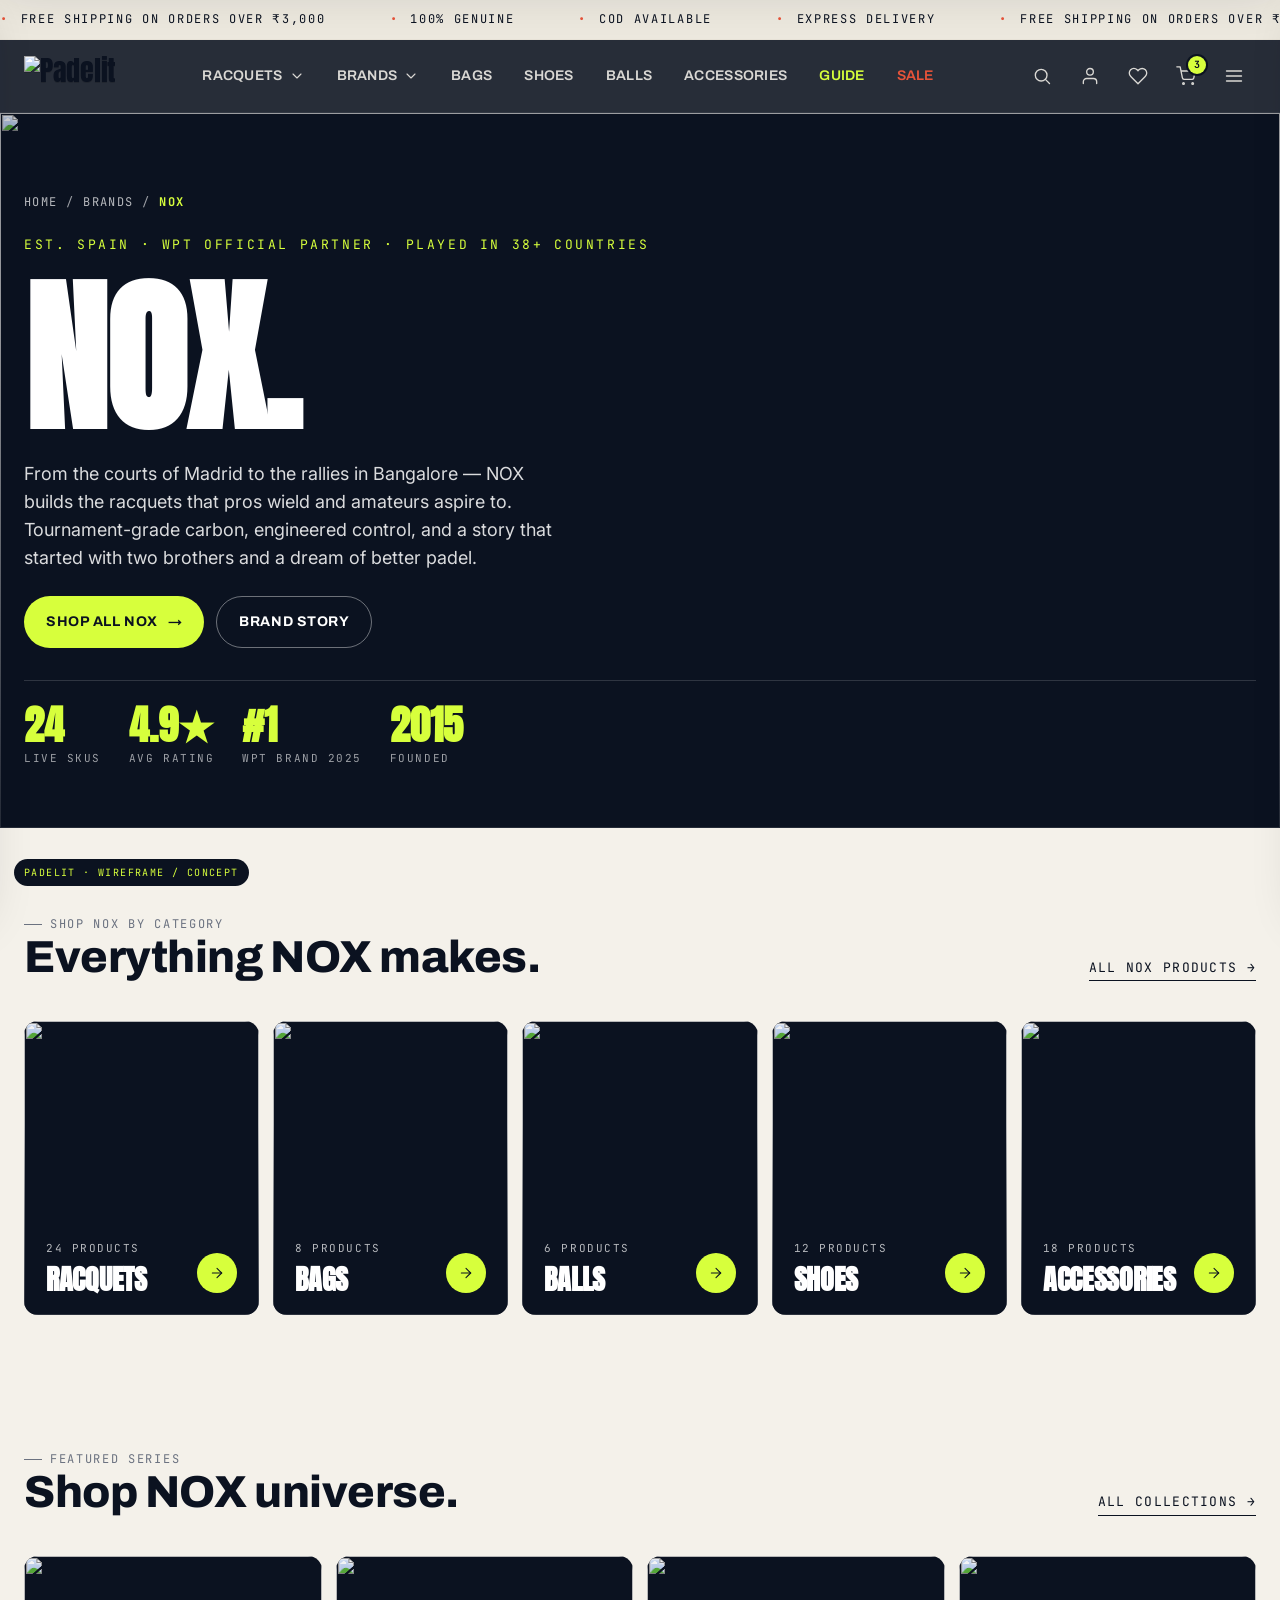
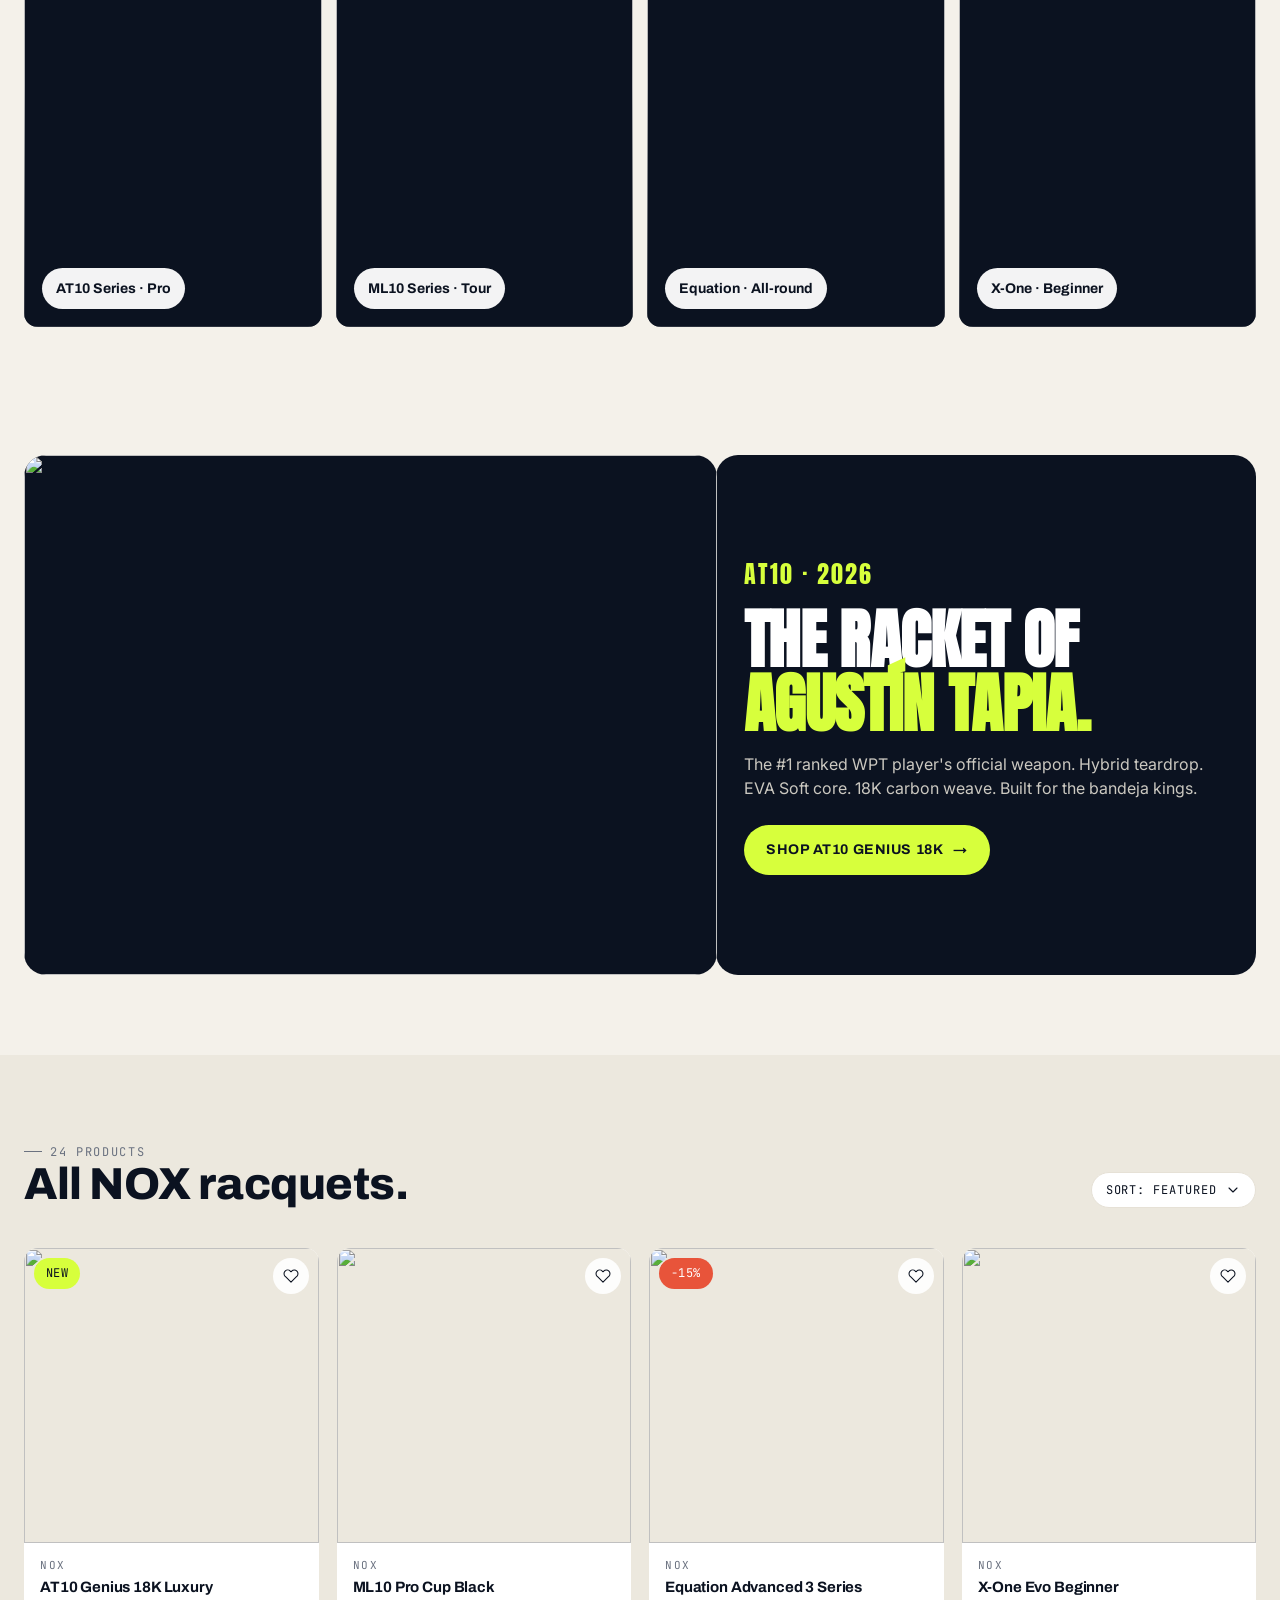
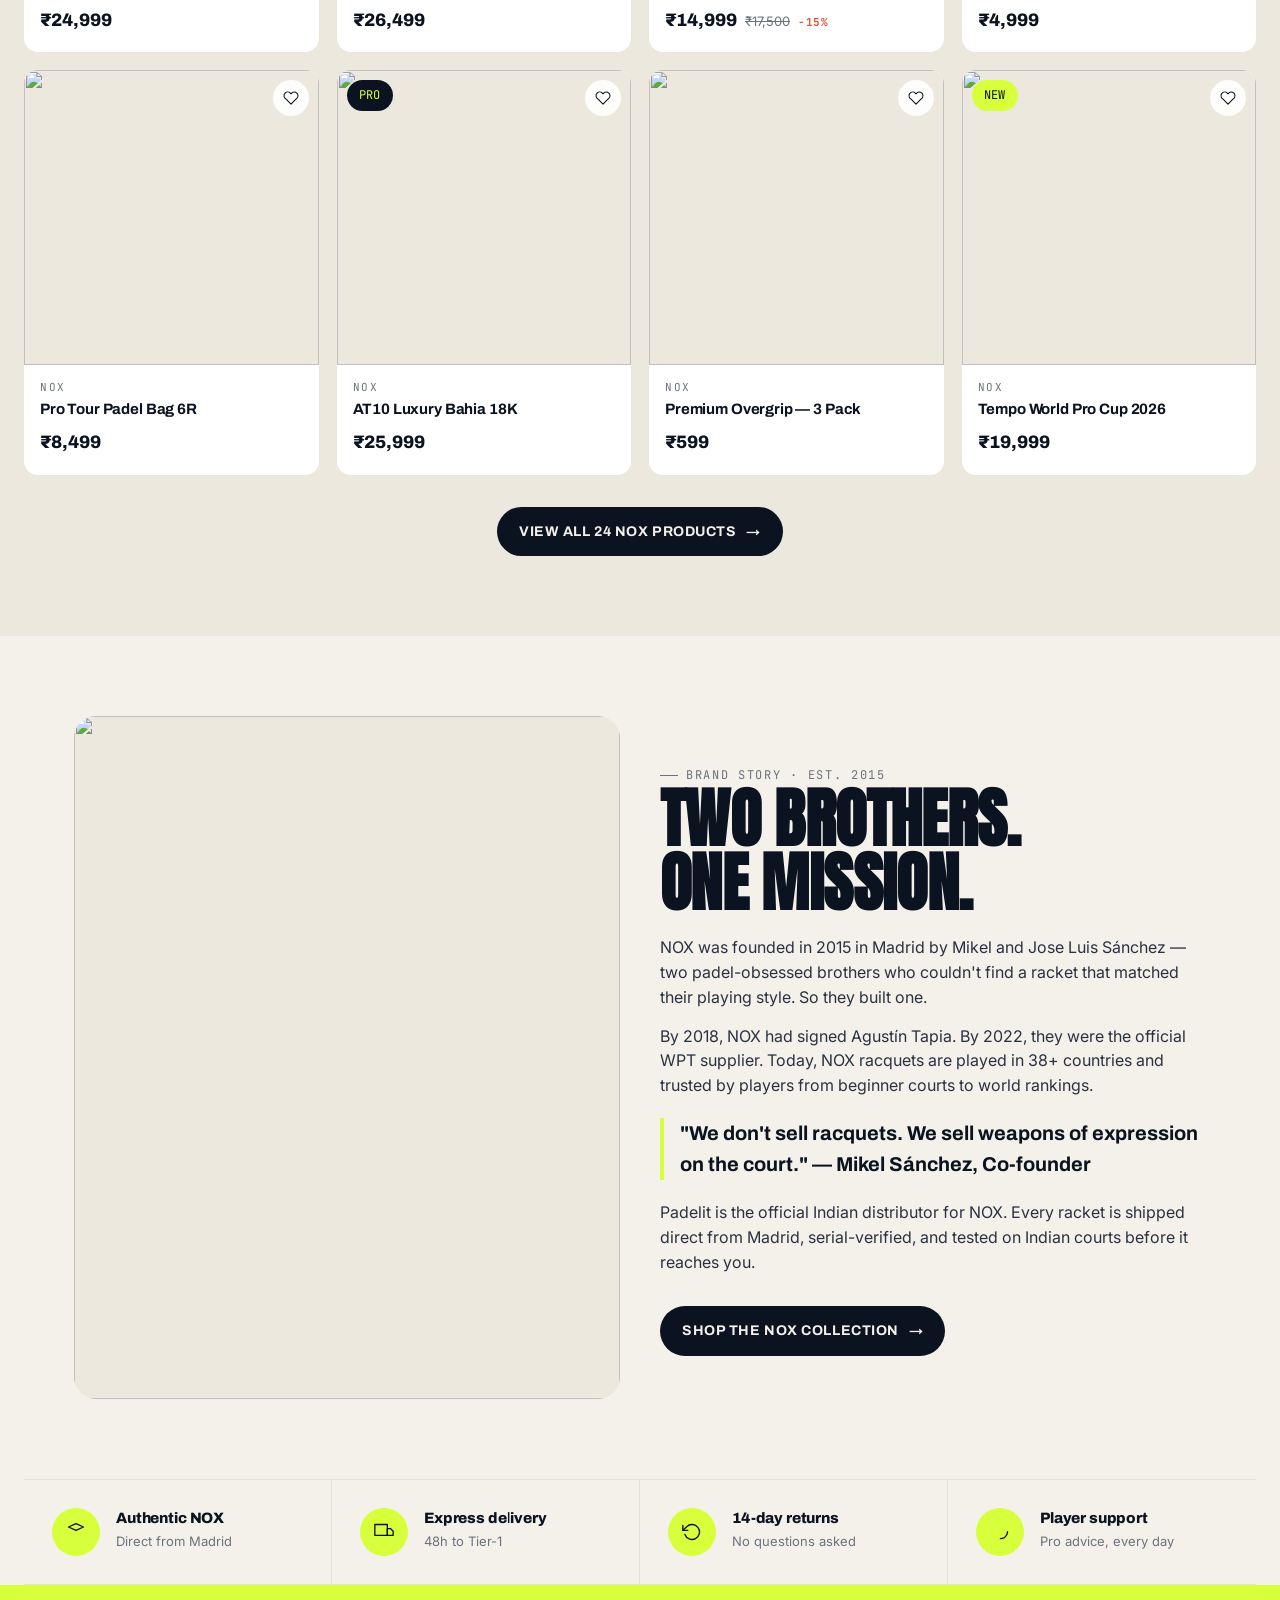
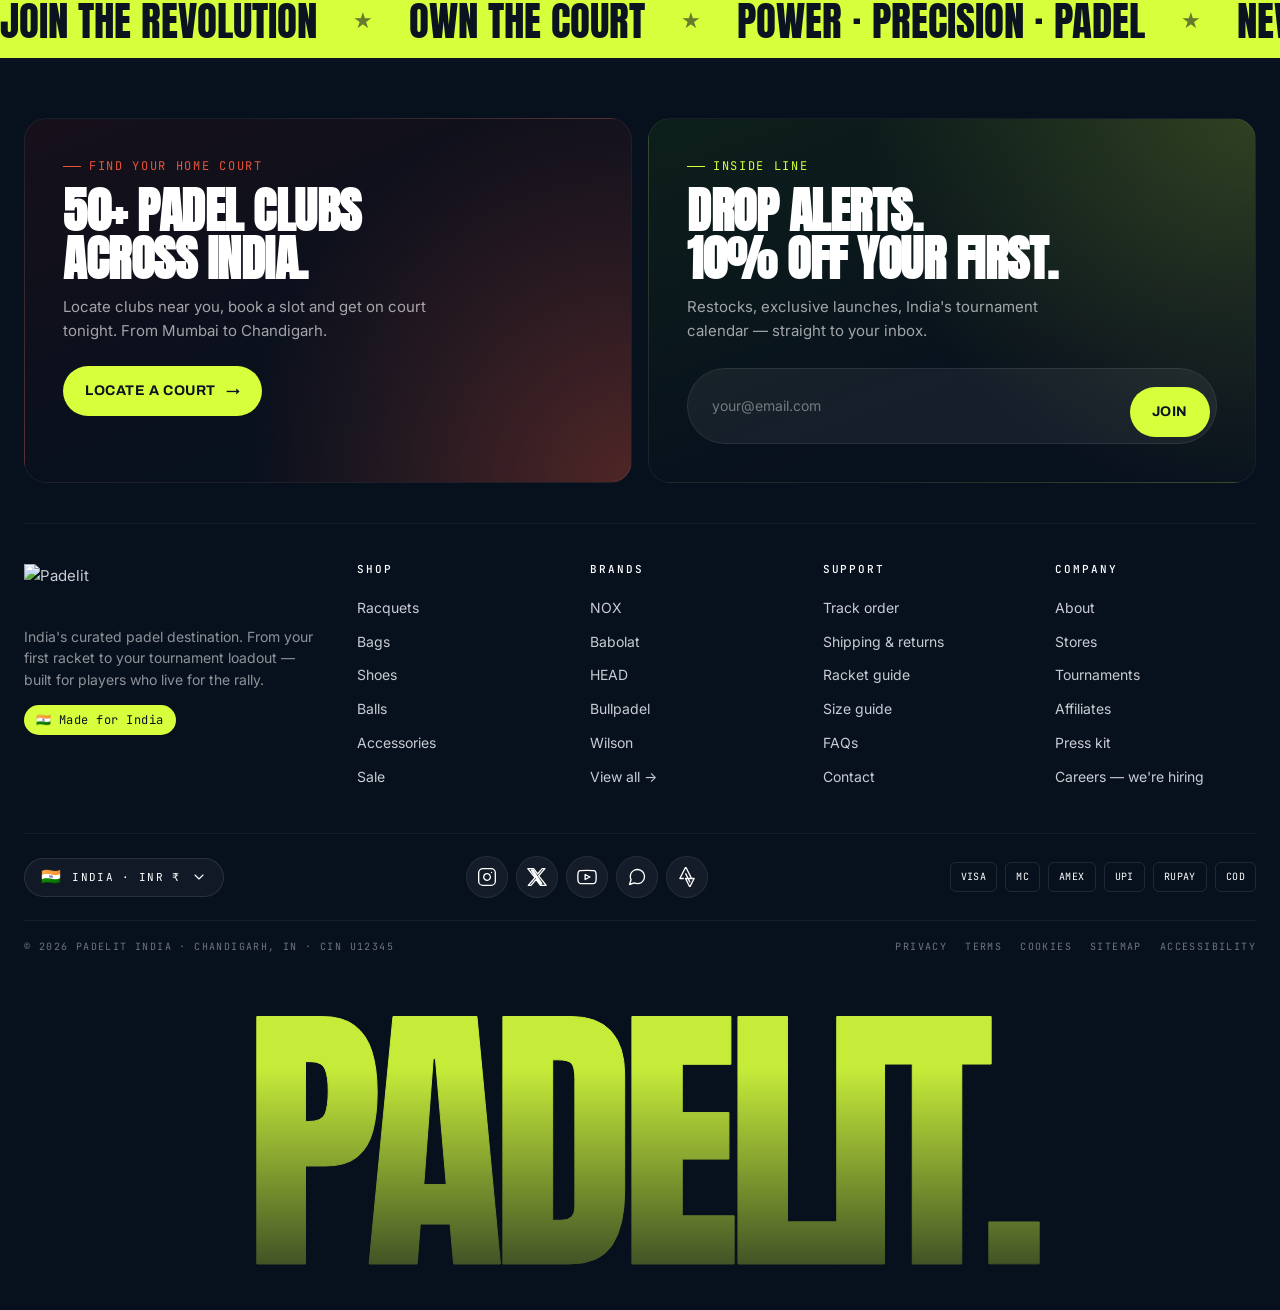
==== brand.html @ f553f37d "Initial wireframe — full Padelit redesign concept 6 pages (home, collection, PDP, brand, cart, racke" ====
<!doctype html>
<html lang="en">
<head>
<meta charset="utf-8" />
<meta name="viewport" content="width=device-width, initial-scale=1" />
<title>NOX — Spain's #1 Padel Brand · Padelit</title>
<link rel="preconnect" href="https://fonts.googleapis.com">
<link rel="preconnect" href="https://fonts.gstatic.com" crossorigin>
<link href="https://fonts.googleapis.com/css2?family=Anton&family=Archivo:wght@400;500;600;700;800;900&family=Inter:wght@400;500;600;700&family=JetBrains+Mono:wght@400;500;600&display=swap" rel="stylesheet">
<link rel="stylesheet" href="assets/css/style.css" />
</head>
<body>

<div class="announce">
  <div class="announce__track">
    <span>Free shipping on orders over ₹3,000</span><span>100% genuine</span><span>COD available</span><span>Express delivery</span>
    <span>Free shipping on orders over ₹3,000</span><span>100% genuine</span><span>COD available</span><span>Express delivery</span>
  </div>
</div>

<header class="header">
  <div class="container header__row">
    <button class="iconbtn header__hamburger only-mobile" data-open-drawer="mobileDrawer" aria-label="Menu"><svg class="ico" viewBox="0 0 24 24"><line x1="3" y1="6" x2="21" y2="6"/><line x1="3" y1="12" x2="21" y2="12"/><line x1="3" y1="18" x2="21" y2="18"/></svg></button>
    <a href="index.html" class="brand" aria-label="Padelit — Home"><img src="https://padelit.in/cdn/shop/files/padel_it-white.svg?v=1750846259&width=1100" alt="Padelit" class="brand-img" /></a>
    <nav class="nav">
      <div class="nav__item">
        <button class="nav__link">Racquets <svg class="ico ico-sm" viewBox="0 0 24 24"><polyline points="6 9 12 15 18 9"/></svg></button>
        <div class="mega">
          <div><h4>By Play Style</h4><ul><li><a href="collection.html">Control</a></li><li><a href="collection.html">Power</a></li><li><a href="collection.html">Hybrid</a></li></ul></div>
          <div><h4>By Level</h4><ul><li><a href="collection.html">Beginner</a></li><li><a href="collection.html">Intermediate</a></li><li><a href="collection.html">Advanced</a></li><li><a href="collection.html">Pro Tour</a></li></ul></div>
          <div><h4>By Shape</h4><ul><li><a href="collection.html">Round</a></li><li><a href="collection.html">Teardrop</a></li><li><a href="collection.html">Diamond</a></li></ul></div>
          <div class="mega__featured"><h4>Featured drop</h4><a href="product.html" class="mega__card"><img src="https://images.unsplash.com/photo-1554068865-24cecd4e34b8?auto=format&fit=crop&w=800&q=80" alt="" /><div class="mega__card__cap"><div><small>NOX</small><span>AT10 Genius</span></div><span class="mega__cta">SHOP →</span></div></a></div>
        </div>
      </div>
      <div class="nav__item">
        <button class="nav__link">Brands <svg class="ico ico-sm" viewBox="0 0 24 24"><polyline points="6 9 12 15 18 9"/></svg></button>
        <div class="mega">
          <div><h4>Premium</h4><ul><li><a href="brand.html">NOX</a></li><li><a href="brand.html">Babolat</a></li><li><a href="brand.html">HEAD</a></li><li><a href="brand.html">Bullpadel</a></li></ul></div>
          <div><h4>Performance</h4><ul><li><a href="brand.html">Wilson</a></li><li><a href="brand.html">Adidas</a></li><li><a href="brand.html">Asics</a></li><li><a href="brand.html">Black Crown</a></li></ul></div>
          <div><h4>Emerging</h4><ul><li><a href="brand.html">SUIX</a></li><li><a href="brand.html">Volt</a></li><li><a href="brand.html">View all →</a></li></ul></div>
          <div class="mega__featured"><h4>Spotlight</h4><a href="brand.html" class="mega__card"><img src="https://images.unsplash.com/photo-1599491727505-9ed4a7d3fc1d?auto=format&fit=crop&w=800&q=80" alt="" /><div class="mega__card__cap"><div><small>Featured</small><span>Bullpadel</span></div><span class="mega__cta">EXPLORE →</span></div></a></div>
        </div>
      </div>
      <div class="nav__item"><a class="nav__link" href="collection.html">Bags</a></div>
      <div class="nav__item"><a class="nav__link" href="collection.html">Shoes</a></div>
      <div class="nav__item"><a class="nav__link" href="collection.html">Balls</a></div>
      <div class="nav__item"><a class="nav__link" href="collection.html">Accessories</a></div>
      <div class="nav__item"><a class="nav__link" href="guide.html" style="color: var(--c-lime)">Guide</a></div>
      <div class="nav__item"><a class="nav__link" href="collection.html" style="color: var(--c-clay)">Sale</a></div>
    </nav>
    <div class="header__actions">
      <button class="iconbtn" data-open-drawer="searchDrawer"><svg class="ico" viewBox="0 0 24 24"><circle cx="11" cy="11" r="7"/><line x1="21" y1="21" x2="16.65" y2="16.65"/></svg></button>
      <a href="#" class="iconbtn hide-md"><svg class="ico" viewBox="0 0 24 24"><path d="M20 21v-2a4 4 0 0 0-4-4H8a4 4 0 0 0-4 4v2"/><circle cx="12" cy="7" r="4"/></svg></a>
      <a href="#" class="iconbtn hide-md"><svg class="ico" viewBox="0 0 24 24"><path d="M20.84 4.61a5.5 5.5 0 0 0-7.78 0L12 5.67l-1.06-1.06a5.5 5.5 0 0 0-7.78 7.78l1.06 1.06L12 21.23l7.78-7.78 1.06-1.06a5.5 5.5 0 0 0 0-7.78z"/></svg></a>
      <button class="iconbtn" data-open-drawer="cartDrawer"><svg class="ico" viewBox="0 0 24 24"><circle cx="9" cy="21" r="1"/><circle cx="20" cy="21" r="1"/><path d="M1 1h4l2.68 13.39a2 2 0 0 0 2 1.61h9.72a2 2 0 0 0 2-1.61L23 6H6"/></svg><span class="iconbtn__count">3</span></button>
      <button class="iconbtn only-mobile" data-open-drawer="mobileDrawer"><svg class="ico" viewBox="0 0 24 24"><line x1="3" y1="6" x2="21" y2="6"/><line x1="3" y1="12" x2="21" y2="12"/><line x1="3" y1="18" x2="21" y2="18"/></svg></button>
    </div>
  </div>
</header>

<!-- BRAND HERO -->
<section class="brand-hero">
  <div class="brand-hero__img"><img src="https://images.unsplash.com/photo-1517438476312-10d79c077509?auto=format&fit=crop&w=2000&q=80" alt="" /></div>
  <div class="container">
    <div class="crumbs" style="color: rgba(255,255,255,.6); margin-bottom: 24px;"><a href="index.html" style="color: rgba(255,255,255,.7)">Home</a> / <a href="brand.html" style="color: rgba(255,255,255,.7)">Brands</a> / <b style="color:var(--c-lime)">NOX</b></div>
    <div class="brand-hero__sub">Est. Spain · WPT Official Partner · Played in 38+ countries</div>
    <h1 class="brand-hero__logo">NOX.</h1>
    <p class="brand-hero__copy">From the courts of Madrid to the rallies in Bangalore — NOX builds the racquets that pros wield and amateurs aspire to. Tournament-grade carbon, engineered control, and a story that started with two brothers and a dream of better padel.</p>
    <div class="brand-hero__ctas">
      <a href="collection.html" class="btn btn--primary">Shop all NOX <span class="arrow">→</span></a>
      <a href="#story" class="btn btn--ghost-light">Brand Story</a>
    </div>
    <div class="brand-hero__stats">
      <div class="stat"><strong>24</strong><span>Live SKUs</span></div>
      <div class="stat"><strong>4.9★</strong><span>Avg rating</span></div>
      <div class="stat"><strong>#1</strong><span>WPT Brand 2025</span></div>
      <div class="stat"><strong>2015</strong><span>Founded</span></div>
    </div>
  </div>
</section>

<!-- SHOP BY CATEGORY (within brand) -->
<section class="section">
  <div class="container">
    <div class="section-head">
      <div>
        <span class="eyebrow">Shop NOX by category</span>
        <h2>Everything NOX makes.</h2>
      </div>
      <a href="collection.html" class="link">All NOX products →</a>
    </div>
    <div class="brand-cats brand-cats--5">
      <a href="collection.html" class="brand-cat">
        <img src="https://images.unsplash.com/photo-1554068865-24cecd4e34b8?auto=format&fit=crop&w=600&q=80" alt="" />
        <div class="brand-cat__cap">
          <div><small>24 products</small><h3>Racquets</h3></div>
          <span class="arrowcircle"><svg class="ico ico-sm" viewBox="0 0 24 24"><line x1="5" y1="12" x2="19" y2="12"/><polyline points="12 5 19 12 12 19"/></svg></span>
        </div>
      </a>
      <a href="collection.html" class="brand-cat">
        <img src="https://images.unsplash.com/photo-1547949003-9792a18a2601?auto=format&fit=crop&w=600&q=80" alt="" />
        <div class="brand-cat__cap">
          <div><small>8 products</small><h3>Bags</h3></div>
          <span class="arrowcircle"><svg class="ico ico-sm" viewBox="0 0 24 24"><line x1="5" y1="12" x2="19" y2="12"/><polyline points="12 5 19 12 12 19"/></svg></span>
        </div>
      </a>
      <a href="collection.html" class="brand-cat">
        <img src="https://images.unsplash.com/photo-1599586120429-48281b6f0ece?auto=format&fit=crop&w=600&q=80" alt="" />
        <div class="brand-cat__cap">
          <div><small>6 products</small><h3>Balls</h3></div>
          <span class="arrowcircle"><svg class="ico ico-sm" viewBox="0 0 24 24"><line x1="5" y1="12" x2="19" y2="12"/><polyline points="12 5 19 12 12 19"/></svg></span>
        </div>
      </a>
      <a href="collection.html" class="brand-cat">
        <img src="https://images.unsplash.com/photo-1542291026-7eec264c27ff?auto=format&fit=crop&w=600&q=80" alt="" />
        <div class="brand-cat__cap">
          <div><small>12 products</small><h3>Shoes</h3></div>
          <span class="arrowcircle"><svg class="ico ico-sm" viewBox="0 0 24 24"><line x1="5" y1="12" x2="19" y2="12"/><polyline points="12 5 19 12 12 19"/></svg></span>
        </div>
      </a>
      <a href="collection.html" class="brand-cat">
        <img src="https://images.unsplash.com/photo-1551958219-acbc608c6377?auto=format&fit=crop&w=600&q=80" alt="" />
        <div class="brand-cat__cap">
          <div><small>18 products</small><h3>Accessories</h3></div>
          <span class="arrowcircle"><svg class="ico ico-sm" viewBox="0 0 24 24"><line x1="5" y1="12" x2="19" y2="12"/><polyline points="12 5 19 12 12 19"/></svg></span>
        </div>
      </a>
    </div>
  </div>
</section>

<!-- FEATURED SERIES (sub-collections within brand) -->
<section class="section section--tight">
  <div class="container">
    <div class="section-head">
      <div>
        <span class="eyebrow">Featured series</span>
        <h2>Shop NOX universe.</h2>
      </div>
      <a href="collection.html" class="link">All collections →</a>
    </div>
    <div class="brand-cats">
      <a href="collection.html" class="brand-cat"><img src="https://images.unsplash.com/photo-1554068865-24cecd4e34b8?auto=format&fit=crop&w=600&q=80" alt="" /><span>AT10 Series · Pro</span></a>
      <a href="collection.html" class="brand-cat"><img src="https://images.unsplash.com/photo-1599491727505-9ed4a7d3fc1d?auto=format&fit=crop&w=600&q=80" alt="" /><span>ML10 Series · Tour</span></a>
      <a href="collection.html" class="brand-cat"><img src="https://images.unsplash.com/photo-1626224583764-f87db24ac4ea?auto=format&fit=crop&w=600&q=80" alt="" /><span>Equation · All-round</span></a>
      <a href="collection.html" class="brand-cat"><img src="https://images.unsplash.com/photo-1612872087720-bb876e2e67d1?auto=format&fit=crop&w=600&q=80" alt="" /><span>X-One · Beginner</span></a>
    </div>
  </div>
</section>

<!-- BRAND SPOTLIGHT -->
<section class="section">
  <div class="container">
    <div class="spotlight">
      <div class="spotlight__media">
        <img src="https://images.unsplash.com/photo-1571019613454-1cb2f99b2d8b?auto=format&fit=crop&w=1200&q=80" alt="" />
      </div>
      <div class="spotlight__copy">
        <span class="spotlight__brand">AT10 · 2026</span>
        <h2>The racket of<br/><em>Agustín Tapia.</em></h2>
        <p>The #1 ranked WPT player's official weapon. Hybrid teardrop. EVA Soft core. 18K carbon weave. Built for the bandeja kings.</p>
        <div class="row">
          <a href="product.html" class="btn btn--primary">Shop AT10 Genius 18K <span class="arrow">→</span></a>
        </div>
      </div>
    </div>
  </div>
</section>

<!-- ALL PRODUCTS FROM BRAND -->
<section class="section section--bone-2">
  <div class="container">
    <div class="section-head">
      <div>
        <span class="eyebrow">24 products</span>
        <h2>All NOX racquets.</h2>
      </div>
      <div style="display: flex; gap: 10px; align-items: center;">
        <button class="sort">Sort: Featured <svg class="ico ico-sm" viewBox="0 0 24 24"><polyline points="6 9 12 15 18 9"/></svg></button>
      </div>
    </div>
    <div class="product-rail">
      <a href="product.html" class="pcard">
        <div class="pcard__media">
          <img src="https://images.unsplash.com/photo-1554068865-24cecd4e34b8?auto=format&fit=crop&w=600&q=80" alt="" />
          <img src="https://images.unsplash.com/photo-1626224583764-f87db24ac4ea?auto=format&fit=crop&w=600&q=80" alt="" />
          <div class="pcard__badges"><span class="pill pill--lime">NEW</span></div>
          <button class="pcard__wish"><svg class="ico ico-sm" viewBox="0 0 24 24"><path d="M20.84 4.61a5.5 5.5 0 0 0-7.78 0L12 5.67l-1.06-1.06a5.5 5.5 0 0 0-7.78 7.78l1.06 1.06L12 21.23l7.78-7.78 1.06-1.06a5.5 5.5 0 0 0 0-7.78z"/></svg></button>
          <div class="pcard__quick"><button class="btn btn--dark">QUICK ADD</button></div>
        </div>
        <div class="pcard__body">
          <span class="pcard__brand">NOX</span>
          <h3 class="pcard__title">AT10 Genius 18K Luxury</h3>
          <div class="pcard__price"><span class="now">₹24,999</span></div>
        </div>
      </a>
      <a href="product.html" class="pcard">
        <div class="pcard__media">
          <img src="https://images.unsplash.com/photo-1626224583764-f87db24ac4ea?auto=format&fit=crop&w=600&q=80" alt="" />
          <img src="https://images.unsplash.com/photo-1599491727505-9ed4a7d3fc1d?auto=format&fit=crop&w=600&q=80" alt="" />
          <button class="pcard__wish"><svg class="ico ico-sm" viewBox="0 0 24 24"><path d="M20.84 4.61a5.5 5.5 0 0 0-7.78 0L12 5.67l-1.06-1.06a5.5 5.5 0 0 0-7.78 7.78l1.06 1.06L12 21.23l7.78-7.78 1.06-1.06a5.5 5.5 0 0 0 0-7.78z"/></svg></button>
          <div class="pcard__quick"><button class="btn btn--dark">QUICK ADD</button></div>
        </div>
        <div class="pcard__body">
          <span class="pcard__brand">NOX</span>
          <h3 class="pcard__title">ML10 Pro Cup Black</h3>
          <div class="pcard__price"><span class="now">₹26,499</span></div>
        </div>
      </a>
      <a href="product.html" class="pcard">
        <div class="pcard__media">
          <img src="https://images.unsplash.com/photo-1599491727505-9ed4a7d3fc1d?auto=format&fit=crop&w=600&q=80" alt="" />
          <img src="https://images.unsplash.com/photo-1554068865-24cecd4e34b8?auto=format&fit=crop&w=600&q=80" alt="" />
          <div class="pcard__badges"><span class="pill pill--clay">-15%</span></div>
          <button class="pcard__wish"><svg class="ico ico-sm" viewBox="0 0 24 24"><path d="M20.84 4.61a5.5 5.5 0 0 0-7.78 0L12 5.67l-1.06-1.06a5.5 5.5 0 0 0-7.78 7.78l1.06 1.06L12 21.23l7.78-7.78 1.06-1.06a5.5 5.5 0 0 0 0-7.78z"/></svg></button>
          <div class="pcard__quick"><button class="btn btn--dark">QUICK ADD</button></div>
        </div>
        <div class="pcard__body">
          <span class="pcard__brand">NOX</span>
          <h3 class="pcard__title">Equation Advanced 3 Series</h3>
          <div class="pcard__price"><span class="now">₹14,999</span><span class="was">₹17,500</span><span class="off">-15%</span></div>
        </div>
      </a>
      <a href="product.html" class="pcard">
        <div class="pcard__media">
          <img src="https://images.unsplash.com/photo-1612872087720-bb876e2e67d1?auto=format&fit=crop&w=600&q=80" alt="" />
          <img src="https://images.unsplash.com/photo-1554068865-24cecd4e34b8?auto=format&fit=crop&w=600&q=80" alt="" />
          <button class="pcard__wish"><svg class="ico ico-sm" viewBox="0 0 24 24"><path d="M20.84 4.61a5.5 5.5 0 0 0-7.78 0L12 5.67l-1.06-1.06a5.5 5.5 0 0 0-7.78 7.78l1.06 1.06L12 21.23l7.78-7.78 1.06-1.06a5.5 5.5 0 0 0 0-7.78z"/></svg></button>
          <div class="pcard__quick"><button class="btn btn--dark">QUICK ADD</button></div>
        </div>
        <div class="pcard__body">
          <span class="pcard__brand">NOX</span>
          <h3 class="pcard__title">X-One Evo Beginner</h3>
          <div class="pcard__price"><span class="now">₹4,999</span></div>
        </div>
      </a>
      <a href="product.html" class="pcard">
        <div class="pcard__media">
          <img src="https://images.unsplash.com/photo-1547949003-9792a18a2601?auto=format&fit=crop&w=600&q=80" alt="" />
          <img src="https://images.unsplash.com/photo-1553062407-98eeb64c6a62?auto=format&fit=crop&w=600&q=80" alt="" />
          <button class="pcard__wish"><svg class="ico ico-sm" viewBox="0 0 24 24"><path d="M20.84 4.61a5.5 5.5 0 0 0-7.78 0L12 5.67l-1.06-1.06a5.5 5.5 0 0 0-7.78 7.78l1.06 1.06L12 21.23l7.78-7.78 1.06-1.06a5.5 5.5 0 0 0 0-7.78z"/></svg></button>
          <div class="pcard__quick"><button class="btn btn--dark">QUICK ADD</button></div>
        </div>
        <div class="pcard__body">
          <span class="pcard__brand">NOX</span>
          <h3 class="pcard__title">Pro Tour Padel Bag 6R</h3>
          <div class="pcard__price"><span class="now">₹8,499</span></div>
        </div>
      </a>
      <a href="product.html" class="pcard">
        <div class="pcard__media">
          <img src="https://images.unsplash.com/photo-1554068865-24cecd4e34b8?auto=format&fit=crop&w=600&q=80" alt="" />
          <img src="https://images.unsplash.com/photo-1599491727505-9ed4a7d3fc1d?auto=format&fit=crop&w=600&q=80" alt="" />
          <div class="pcard__badges"><span class="pill pill--dark">PRO</span></div>
          <button class="pcard__wish"><svg class="ico ico-sm" viewBox="0 0 24 24"><path d="M20.84 4.61a5.5 5.5 0 0 0-7.78 0L12 5.67l-1.06-1.06a5.5 5.5 0 0 0-7.78 7.78l1.06 1.06L12 21.23l7.78-7.78 1.06-1.06a5.5 5.5 0 0 0 0-7.78z"/></svg></button>
          <div class="pcard__quick"><button class="btn btn--dark">QUICK ADD</button></div>
        </div>
        <div class="pcard__body">
          <span class="pcard__brand">NOX</span>
          <h3 class="pcard__title">AT10 Luxury Bahia 18K</h3>
          <div class="pcard__price"><span class="now">₹25,999</span></div>
        </div>
      </a>
      <a href="product.html" class="pcard">
        <div class="pcard__media">
          <img src="https://images.unsplash.com/photo-1551958219-acbc608c6377?auto=format&fit=crop&w=600&q=80" alt="" />
          <img src="https://images.unsplash.com/photo-1554068865-24cecd4e34b8?auto=format&fit=crop&w=600&q=80" alt="" />
          <button class="pcard__wish"><svg class="ico ico-sm" viewBox="0 0 24 24"><path d="M20.84 4.61a5.5 5.5 0 0 0-7.78 0L12 5.67l-1.06-1.06a5.5 5.5 0 0 0-7.78 7.78l1.06 1.06L12 21.23l7.78-7.78 1.06-1.06a5.5 5.5 0 0 0 0-7.78z"/></svg></button>
          <div class="pcard__quick"><button class="btn btn--dark">QUICK ADD</button></div>
        </div>
        <div class="pcard__body">
          <span class="pcard__brand">NOX</span>
          <h3 class="pcard__title">Premium Overgrip — 3 Pack</h3>
          <div class="pcard__price"><span class="now">₹599</span></div>
        </div>
      </a>
      <a href="product.html" class="pcard">
        <div class="pcard__media">
          <img src="https://images.unsplash.com/photo-1626224583764-f87db24ac4ea?auto=format&fit=crop&w=600&q=80" alt="" />
          <img src="https://images.unsplash.com/photo-1554068865-24cecd4e34b8?auto=format&fit=crop&w=600&q=80" alt="" />
          <div class="pcard__badges"><span class="pill pill--lime">NEW</span></div>
          <button class="pcard__wish"><svg class="ico ico-sm" viewBox="0 0 24 24"><path d="M20.84 4.61a5.5 5.5 0 0 0-7.78 0L12 5.67l-1.06-1.06a5.5 5.5 0 0 0-7.78 7.78l1.06 1.06L12 21.23l7.78-7.78 1.06-1.06a5.5 5.5 0 0 0 0-7.78z"/></svg></button>
          <div class="pcard__quick"><button class="btn btn--dark">QUICK ADD</button></div>
        </div>
        <div class="pcard__body">
          <span class="pcard__brand">NOX</span>
          <h3 class="pcard__title">Tempo World Pro Cup 2026</h3>
          <div class="pcard__price"><span class="now">₹19,999</span></div>
        </div>
      </a>
    </div>

    <div style="text-align:center; margin-top: 32px;">
      <a href="collection.html" class="btn btn--dark">View all 24 NOX products <span class="arrow">→</span></a>
    </div>
  </div>
</section>

<!-- BRAND STORY -->
<section class="section" id="story">
  <div class="container container--tight">
    <div class="brand-story">
      <div class="brand-story__img">
        <img src="https://images.unsplash.com/photo-1571019613454-1cb2f99b2d8b?auto=format&fit=crop&w=1000&q=80" alt="" />
      </div>
      <div>
        <span class="eyebrow">Brand Story · Est. 2015</span>
        <h2>Two brothers.<br/>One mission.</h2>
        <p>NOX was founded in 2015 in Madrid by Mikel and Jose Luis Sánchez — two padel-obsessed brothers who couldn't find a racket that matched their playing style. So they built one.</p>
        <p>By 2018, NOX had signed Agustín Tapia. By 2022, they were the official WPT supplier. Today, NOX racquets are played in 38+ countries and trusted by players from beginner courts to world rankings.</p>
        <div class="pull">"We don't sell racquets. We sell weapons of expression on the court." — Mikel Sánchez, Co-founder</div>
        <p>Padelit is the official Indian distributor for NOX. Every racket is shipped direct from Madrid, serial-verified, and tested on Indian courts before it reaches you.</p>
        <a href="collection.html" class="btn btn--dark" style="margin-top: 18px;">Shop the NOX collection <span class="arrow">→</span></a>
      </div>
    </div>
  </div>
</section>

<!-- USPs -->
<section class="container">
  <div class="usps">
    <div class="usp"><div class="usp__ico"><svg class="ico" viewBox="0 0 24 24"><path d="M12 2l9 4-9 4-9-4 9-4z"/></svg></div><div><h5>Authentic NOX</h5><small>Direct from Madrid</small></div></div>
    <div class="usp"><div class="usp__ico"><svg class="ico" viewBox="0 0 24 24"><path d="M1 3h15v13H1z"/><polygon points="16 8 20 8 23 11 23 16 16 16 16 8"/></svg></div><div><h5>Express delivery</h5><small>48h to Tier-1</small></div></div>
    <div class="usp"><div class="usp__ico"><svg class="ico" viewBox="0 0 24 24"><polyline points="1 4 1 10 7 10"/><path d="M3.51 15a9 9 0 1 0 2.13-9.36L1 10"/></svg></div><div><h5>14-day returns</h5><small>No questions asked</small></div></div>
    <div class="usp"><div class="usp__ico"><svg class="ico" viewBox="0 0 24 24"><path d="M21 11.5a8.38 8.38 0 0 1-.9 3.8 8.5 8.5 0 0 1-7.6 4.7"/></svg></div><div><h5>Player support</h5><small>Pro advice, every day</small></div></div>
  </div>
</section>

<!-- FOOTER -->
<footer class="footer">

  <!-- Top accent marquee -->
  <div class="footer__marquee" aria-hidden="true">
    <div class="footer__marquee__track">
      <span>JOIN THE REVOLUTION</span><em>★</em>
      <span>OWN THE COURT</span><em>★</em>
      <span>POWER · PRECISION · PADEL</span><em>★</em>
      <span>NEW DROPS — EVERY FRIDAY</span><em>★</em>
      <span>JOIN THE REVOLUTION</span><em>★</em>
      <span>OWN THE COURT</span><em>★</em>
      <span>POWER · PRECISION · PADEL</span><em>★</em>
      <span>NEW DROPS — EVERY FRIDAY</span><em>★</em>
    </div>
  </div>

  <div class="container">
    <!-- Feature cards -->
    <div class="footer__feat">
      <a href="#" class="footer-card footer-card--locate">
        <span class="eyebrow" style="color: var(--c-clay);">Find your home court</span>
        <h3>50+ padel clubs<br/>across India.</h3>
        <p>Locate clubs near you, book a slot and get on court tonight. From Mumbai to Chandigarh.</p>
        <span class="btn btn--primary">LOCATE A COURT <span class="arrow">→</span></span>
      </a>
      <div class="footer-card footer-card--newsletter">
        <span class="eyebrow" style="color: var(--c-lime);">Inside line</span>
        <h3>Drop alerts.<br/>10% off your first.</h3>
        <p>Restocks, exclusive launches, India's tournament calendar — straight to your inbox.</p>
        <form class="footer-newsletter-form" onsubmit="event.preventDefault(); this.querySelector('input').value=''; alert('Subscribed (demo).');">
          <input type="email" placeholder="your@email.com" required />
          <button class="btn btn--primary" type="submit">JOIN</button>
        </form>
      </div>
    </div>

    <!-- Nav -->
    <div class="footer__nav">
      <div class="footer__nav__brand">
        <img src="https://padelit.in/cdn/shop/files/padel_it-white.svg?v=1750846259&width=1100" alt="Padelit" class="brand-img" />
        <p>India's curated padel destination. From your first racket to your tournament loadout — built for players who live for the rally.</p>
        <span class="pill pill--lime" style="align-self: flex-start;">🇮🇳 Made for India</span>
      </div>
      <div>
        <h5>Shop</h5>
        <ul>
          <li><a href="collection.html">Racquets</a></li>
          <li><a href="collection.html">Bags</a></li>
          <li><a href="collection.html">Shoes</a></li>
          <li><a href="collection.html">Balls</a></li>
          <li><a href="collection.html">Accessories</a></li>
          <li><a href="collection.html">Sale</a></li>
        </ul>
      </div>
      <div>
        <h5>Brands</h5>
        <ul>
          <li><a href="brand.html">NOX</a></li>
          <li><a href="brand.html">Babolat</a></li>
          <li><a href="brand.html">HEAD</a></li>
          <li><a href="brand.html">Bullpadel</a></li>
          <li><a href="brand.html">Wilson</a></li>
          <li><a href="brand.html">View all →</a></li>
        </ul>
      </div>
      <div>
        <h5>Support</h5>
        <ul>
          <li><a href="#">Track order</a></li>
          <li><a href="#">Shipping & returns</a></li>
          <li><a href="guide.html">Racket guide</a></li>
          <li><a href="#">Size guide</a></li>
          <li><a href="#">FAQs</a></li>
          <li><a href="#">Contact</a></li>
        </ul>
      </div>
      <div>
        <h5>Company</h5>
        <ul>
          <li><a href="#">About</a></li>
          <li><a href="#">Stores</a></li>
          <li><a href="#">Tournaments</a></li>
          <li><a href="#">Affiliates</a></li>
          <li><a href="#">Press kit</a></li>
          <li><a href="#">Careers — we're hiring</a></li>
        </ul>
      </div>
    </div>

    <!-- Utility row -->
    <div class="footer__util">
      <button class="footer__region" type="button" aria-label="Change region">
        <span class="flag">🇮🇳</span> India · INR ₹
        <svg class="ico ico-sm" viewBox="0 0 24 24"><polyline points="6 9 12 15 18 9"/></svg>
      </button>
      <div class="footer__social" aria-label="Social media">
        <a href="#" aria-label="Instagram"><svg class="ico" viewBox="0 0 24 24"><rect x="2" y="2" width="20" height="20" rx="5"/><path d="M16 11.37A4 4 0 1 1 12.63 8 4 4 0 0 1 16 11.37z"/><line x1="17.5" y1="6.5" x2="17.51" y2="6.5"/></svg></a>
        <a href="#" aria-label="X / Twitter"><svg class="ico" viewBox="0 0 24 24" fill="currentColor" stroke="none"><path d="M18.244 2H21.5l-7.485 8.555L23 22h-6.78l-5.32-6.95L4.8 22H1.547l8.026-9.17L1 2h6.92l4.79 6.34L18.245 2Zm-2.376 18.05h1.86L7.214 3.87H5.21L15.868 20.05Z"/></svg></a>
        <a href="#" aria-label="YouTube"><svg class="ico" viewBox="0 0 24 24"><path d="M22.54 6.42A2.78 2.78 0 0 0 20.6 4.42C18.88 4 12 4 12 4s-6.88 0-8.6.42a2.78 2.78 0 0 0-1.94 2C1 8.14 1 12 1 12s0 3.86.46 5.58a2.78 2.78 0 0 0 1.94 2C5.12 20 12 20 12 20s6.88 0 8.6-.42a2.78 2.78 0 0 0 1.94-2C23 15.86 23 12 23 12s0-3.86-.46-5.58z"/><polygon points="9.75 15.02 15.5 12 9.75 8.98 9.75 15.02"/></svg></a>
        <a href="#" aria-label="WhatsApp"><svg class="ico" viewBox="0 0 24 24"><path d="M21 11.5a8.38 8.38 0 0 1-.9 3.8 8.5 8.5 0 0 1-7.6 4.7 8.38 8.38 0 0 1-3.8-.9L3 21l1.9-5.7a8.38 8.38 0 0 1-.9-3.8 8.5 8.5 0 0 1 4.7-7.6 8.38 8.38 0 0 1 3.8-.9h.5a8.48 8.48 0 0 1 8 8v.5z"/></svg></a>
        <a href="#" aria-label="Strava"><svg class="ico" viewBox="0 0 24 24" fill="currentColor" stroke="none"><path d="M15.387 17.944l-2.089-4.116h-3.065L15.387 24l5.15-10.172h-3.066m-7.008-5.599l2.836 5.598h4.172L10.463 0l-7 13.828h4.169"/></svg></a>
      </div>
      <div class="payments" aria-label="Payment methods">
        <span>VISA</span><span>MC</span><span>AMEX</span><span>UPI</span><span>RUPAY</span><span>COD</span>
      </div>
    </div>

    <!-- Legal -->
    <div class="footer__legal">
      <span>© 2026 Padelit India · Chandigarh, IN · CIN U12345</span>
      <div class="footer__legal__links">
        <a href="#">Privacy</a>
        <a href="#">Terms</a>
        <a href="#">Cookies</a>
        <a href="#">Sitemap</a>
        <a href="#">Accessibility</a>
      </div>
    </div>
  </div>

  <!-- Giant wordmark stamp -->
  <div class="footer__giant" aria-hidden="true">PADELIT.</div>
</footer>

<!-- DRAWERS -->
<div class="scrim" id="scrim"></div>
<aside class="drawer" id="cartDrawer">
  <div class="drawer__head"><h3>Your Cart <span class="muted mono" style="font-size:13px; font-weight:400;">(3 items)</span></h3><button class="iconbtn" data-close-drawer><svg class="ico" viewBox="0 0 24 24"><line x1="18" y1="6" x2="6" y2="18"/><line x1="6" y1="6" x2="18" y2="18"/></svg></button></div>
  <div class="drawer__body">
    <div class="mini-cart__free">You're <b>₹1,150</b> away from free shipping<div class="mini-cart__bar"><i></i></div></div>
    <div class="mini-cart__line"><div class="mini-cart__img"><img src="https://images.unsplash.com/photo-1554068865-24cecd4e34b8?auto=format&fit=crop&w=300&q=80" alt="" /></div><div><h5>NOX AT10 Genius 18K</h5><small>Lime / 360g</small><div class="qty"><button data-qty="-">−</button><input value="1" /><button data-qty="+">+</button></div></div><div class="mini-cart__price">₹24,999</div></div>
    <div class="mini-cart__line"><div class="mini-cart__img"><img src="https://images.unsplash.com/photo-1599491727505-9ed4a7d3fc1d?auto=format&fit=crop&w=300&q=80" alt="" /></div><div><h5>Bullpadel Vertex 04</h5><small>Black / Control</small><div class="qty"><button data-qty="-">−</button><input value="1" /><button data-qty="+">+</button></div></div><div class="mini-cart__price">₹22,499</div></div>
    <div class="mini-cart__line"><div class="mini-cart__img"><img src="https://images.unsplash.com/photo-1599586120429-48281b6f0ece?auto=format&fit=crop&w=300&q=80" alt="" /></div><div><h5>HEAD Padel Pro Balls</h5><small>Pack of 4 tubes</small><div class="qty"><button data-qty="-">−</button><input value="2" /><button data-qty="+">+</button></div></div><div class="mini-cart__price">₹1,352</div></div>
  </div>
  <div class="drawer__foot">
    <div class="mini-cart__totals">
      <div class="row"><span>Subtotal</span><span>₹48,850</span></div>
      <div class="row"><span>Shipping</span><span>FREE</span></div>
      <div class="row row--total"><span>Total</span><span>₹48,850</span></div>
    </div>
    <a href="cart.html" class="btn btn--dark btn--block">CHECKOUT →</a>
  </div>
</aside>
<aside class="drawer drawer--top" id="searchDrawer">
  <div class="search-field">
    <svg class="ico ico-lg" viewBox="0 0 24 24"><circle cx="11" cy="11" r="7"/><line x1="21" y1="21" x2="16.65" y2="16.65"/></svg>
    <input id="searchInput" placeholder="Search rackets, brands, accessories…" />
    <button class="btn btn--ghost btn--sm" data-close-drawer>ESC</button>
  </div>
  <div class="search-grid search-suggest">
    <div>
      <h5>Trending</h5>
      <ul style="display:grid; gap: 6px;">
        <li data-keyword="nox"><a href="collection.html">NOX AT10 Genius</a></li>
        <li data-keyword="bullpadel"><a href="collection.html">Bullpadel Vertex 04</a></li>
      </ul>
    </div>
    <div>
      <h5>Top racquets</h5>
      <div class="product-rail" style="grid-template-columns: 1fr 1fr;">
        <a href="product.html" class="pcard"><div class="pcard__media"><img src="https://images.unsplash.com/photo-1554068865-24cecd4e34b8?auto=format&fit=crop&w=400&q=80" alt="" /></div><div class="pcard__body"><span class="pcard__brand">NOX</span><h3 class="pcard__title">AT10 Genius</h3><div class="pcard__price"><span class="now">₹24,999</span></div></div></a>
        <a href="product.html" class="pcard"><div class="pcard__media"><img src="https://images.unsplash.com/photo-1599491727505-9ed4a7d3fc1d?auto=format&fit=crop&w=400&q=80" alt="" /></div><div class="pcard__body"><span class="pcard__brand">BULLPADEL</span><h3 class="pcard__title">Vertex 04</h3><div class="pcard__price"><span class="now">₹22,499</span></div></div></a>
      </div>
    </div>
  </div>
</aside>
<aside class="drawer drawer--left" id="mobileDrawer">
  <div class="drawer__head"><span class="brand" aria-label="Padelit"><span class="brand-logo" role="img" aria-label="Padelit"></span></span><button class="iconbtn" data-close-drawer><svg class="ico" viewBox="0 0 24 24"><line x1="18" y1="6" x2="6" y2="18"/><line x1="6" y1="6" x2="18" y2="18"/></svg></button></div>
  <div class="drawer__body">
    <div class="mnav__group"><a href="collection.html">Racquets →</a></div>
    <div class="mnav__group"><a href="brand.html">Brands →</a></div>
    <div class="mnav__group"><a href="collection.html">Bags →</a></div>
    <div class="mnav__group"><a href="collection.html">Shoes →</a></div>
    <div class="mnav__group"><a href="collection.html">Balls →</a></div>
    <div class="mnav__group"><a href="collection.html">Accessories →</a></div>
    <div class="mnav__group"><a href="guide.html" style="color: var(--c-lime)">Racket Guide →</a></div>
    <div class="mnav__group"><a href="collection.html" style="color: var(--c-clay)">Sale</a></div>
  </div>
</aside>

<span class="wf-label">PADELIT · WIREFRAME / CONCEPT</span>
<script src="assets/js/main.js"></script>
</body>
</html>
---- assets/css/style.css ----
/* =========================================================
   PADELIT — Wireframe / Concept Stylesheet
   Design tokens + components used across all pages.
   ========================================================= */

/* ---------- 1. DESIGN TOKENS ---------- */
:root {
  /* Brand palette */
  --c-lime:        #D7FF3C;
  --c-lime-deep:   #B8E000;
  --c-navy:        #0B1220;
  --c-navy-soft:   #161E2E;
  --c-bone:        #F4F1EA;
  --c-bone-2:      #ECE8DE;
  --c-clay:        #E8543A;
  --c-white:       #FFFFFF;

  --c-ink:         #0B1220;
  --c-ink-2:       #2A3142;
  --c-mute:        #6B7280;
  --c-line:        #E6E1D6;
  --c-line-2:      #D8D2C4;

  /* Semantic */
  --c-bg:          var(--c-bone);
  --c-surface:     var(--c-white);
  --c-text:        var(--c-ink);
  --c-text-mute:   var(--c-mute);
  --c-accent:      var(--c-lime);
  --c-accent-ink:  var(--c-navy);

  /* Typography */
  --f-display: "Anton", "Archivo Black", Impact, sans-serif;
  --f-head:    "Archivo", "Inter", system-ui, sans-serif;
  --f-body:    "Inter", system-ui, -apple-system, "Segoe UI", sans-serif;
  --f-mono:    "JetBrains Mono", "SFMono-Regular", Menlo, monospace;

  /* Type scale */
  --fs-12: 0.75rem;
  --fs-13: 0.8125rem;
  --fs-14: 0.875rem;
  --fs-15: 0.9375rem;
  --fs-16: 1rem;
  --fs-18: 1.125rem;
  --fs-20: 1.25rem;
  --fs-24: 1.5rem;
  --fs-32: 2rem;
  --fs-40: 2.5rem;
  --fs-56: 3.5rem;
  --fs-72: 4.5rem;
  --fs-96: 6rem;
  --fs-128:8rem;

  /* Spacing */
  --sp-1: 4px; --sp-2: 8px; --sp-3: 12px; --sp-4: 16px;
  --sp-5: 20px; --sp-6: 24px; --sp-8: 32px; --sp-10: 40px;
  --sp-12: 48px; --sp-16: 64px; --sp-20: 80px; --sp-24: 96px;

  /* Radius */
  --r-xs: 4px; --r-sm: 8px; --r-md: 14px; --r-lg: 22px; --r-pill: 999px;

  /* Layout */
  --container: 1380px;
  --container-tight: 1180px;
  --header-h: 72px;
  --announce-h: 36px;

  /* Motion */
  --ease: cubic-bezier(.2,.7,.2,1);
  --t-fast: 180ms;
  --t: 320ms;
  --t-slow: 520ms;

  /* Shadows */
  --sh-1: 0 1px 2px rgba(11,18,32,.06);
  --sh-2: 0 6px 24px rgba(11,18,32,.08);
  --sh-3: 0 18px 48px rgba(11,18,32,.16);
}

/* ---------- 2. RESET / BASE ---------- */
*, *::before, *::after { box-sizing: border-box; }
html { -webkit-text-size-adjust: 100%; scroll-behavior: smooth; }
body {
  margin: 0;
  font-family: var(--f-body);
  font-size: var(--fs-15);
  line-height: 1.55;
  color: var(--c-text);
  background: var(--c-bg);
  -webkit-font-smoothing: antialiased;
  text-rendering: optimizeLegibility;
}
img, svg, video { display: block; max-width: 100%; height: auto; }
a { color: inherit; text-decoration: none; }
button { font: inherit; cursor: pointer; border: 0; background: none; color: inherit; }
input, select, textarea { font: inherit; color: inherit; }
ul, ol { margin: 0; padding: 0; list-style: none; }
h1,h2,h3,h4,h5,h6 { margin: 0; font-family: var(--f-head); font-weight: 800; letter-spacing: -0.01em; line-height: 1.05; color: var(--c-text); }
p { margin: 0; }
::selection { background: var(--c-lime); color: var(--c-navy); }

/* ---------- 3. UTILITIES ---------- */
.container { width: 100%; max-width: var(--container); margin: 0 auto; padding: 0 24px; }
.container--tight { max-width: var(--container-tight); margin: 0 auto; padding: 0 24px; }
.eyebrow {
  font-family: var(--f-mono);
  font-size: var(--fs-12);
  letter-spacing: .14em;
  text-transform: uppercase;
  color: var(--c-text-mute);
  display: inline-flex; align-items: center; gap: 8px;
}
.eyebrow::before {
  content: ""; width: 18px; height: 1px; background: currentColor;
}
.display { font-family: var(--f-display); font-weight: 400; letter-spacing: -0.02em; line-height: .92; text-transform: uppercase; }
.mono { font-family: var(--f-mono); }
.muted { color: var(--c-text-mute); }
.hide-md { display: none; }
@media (min-width: 768px)  { .hide-md { display: inline-flex; } }
@media (min-width: 1024px) { .only-mobile { display: none; } }

/* Sections */
.section { padding: var(--sp-20) 0; }
.section--tight { padding: var(--sp-12) 0; }
.section--dark { background: var(--c-navy); color: #EDE9DD; }
.section--dark h1,.section--dark h2,.section--dark h3 { color: #fff; }
.section--bone-2 { background: var(--c-bone-2); }

.section-head { display: flex; align-items: flex-end; justify-content: space-between; gap: 24px; margin-bottom: var(--sp-10); flex-wrap: wrap; }
.section-head h2 { font-size: clamp(1.75rem, 3.5vw, 3rem); }
.section-head .link { font-family: var(--f-mono); font-size: var(--fs-13); letter-spacing: .1em; text-transform: uppercase; border-bottom: 1px solid currentColor; padding-bottom: 2px; }

/* Buttons */
.btn {
  display: inline-flex; align-items: center; justify-content: center; gap: 10px;
  padding: 14px 22px; border-radius: var(--r-pill);
  font-family: var(--f-head); font-weight: 700; font-size: var(--fs-14);
  letter-spacing: .04em; text-transform: uppercase;
  transition: transform var(--t-fast) var(--ease), background var(--t-fast), color var(--t-fast);
  white-space: nowrap;
}
.btn:hover { transform: translateY(-1px); }
.btn--primary { background: var(--c-lime); color: var(--c-navy); }
.btn--primary:hover { background: #c8f028; }
.btn--dark    { background: var(--c-navy); color: var(--c-bone); }
.btn--dark:hover { background: #1a2235; }
.btn--ghost   { background: transparent; color: var(--c-navy); border: 1.5px solid var(--c-navy); }
.btn--ghost-light { background: transparent; color: #fff; border: 1.5px solid rgba(255,255,255,.4); }
.btn--block   { width: 100%; padding: 18px 22px; font-size: var(--fs-15); }
.btn--sm      { padding: 10px 16px; font-size: var(--fs-13); }
.btn .arrow { transition: transform var(--t-fast) var(--ease); }
.btn:hover .arrow { transform: translateX(4px); }

/* Pills */
.pill { display: inline-flex; align-items: center; gap: 6px; padding: 6px 12px; border-radius: var(--r-pill); background: var(--c-bone-2); color: var(--c-navy); font-size: var(--fs-12); font-family: var(--f-mono); letter-spacing: .04em; }
.pill--lime { background: var(--c-lime); }
.pill--clay { background: var(--c-clay); color: #fff; }
.pill--dark { background: var(--c-navy); color: var(--c-lime); }

/* Tag list */
.tag-list { display: flex; flex-wrap: wrap; gap: 8px; }

/* Icons */
.ico { width: 20px; height: 20px; stroke: currentColor; fill: none; stroke-width: 1.6; stroke-linecap: round; stroke-linejoin: round; }
.ico-sm { width: 16px; height: 16px; }
.ico-lg { width: 28px; height: 28px; }

/* ---------- 4. ANNOUNCEMENT BAR (light) ---------- */
.announce {
  background: var(--c-bone-2); color: var(--c-navy);
  font-family: var(--f-mono); font-size: var(--fs-12); letter-spacing: .14em; text-transform: uppercase;
  overflow: hidden;
  border-bottom: 1px solid var(--c-line);
}
.announce__track {
  display: flex; gap: 64px; padding: 10px 0;
  animation: ticker 38s linear infinite;
  white-space: nowrap;
}
.announce__track span { display: inline-flex; align-items: center; gap: 12px; }
.announce__track span::before { content: "•"; color: var(--c-clay); }
@keyframes ticker { from { transform: translateX(0); } to { transform: translateX(-50%); } }

/* ---------- 5. HEADER + MEGA MENU ---------- */
.header {
  position: sticky; top: 0; z-index: 80;
  background: rgba(11, 18, 32, 0.88);
  backdrop-filter: saturate(180%) blur(16px);
  -webkit-backdrop-filter: saturate(180%) blur(16px);
  border-bottom: 1px solid rgba(255,255,255,.06);
  color: var(--c-bone);
  /* mega menu anchors here, not on .nav__item, so it can span full viewport width */
}
.header__row {
  display: grid;
  grid-template-columns: auto 1fr auto;
  align-items: center; gap: 24px;
  height: var(--header-h);
}
.brand {
  display: inline-flex; align-items: center; gap: 10px;
  font-family: var(--f-display);
  font-size: 28px; letter-spacing: -.01em;
  color: var(--c-navy);
  line-height: 1;
}
/* Direct <img> of the white wordmark — used on dark surfaces (header + footer).
   No recolouring needed, ships as-is. */
.brand-img {
  display: block;
  height: 40px; width: auto;
  filter: drop-shadow(0 1px 0 rgba(0,0,0,.15));
}
.footer__brand .brand-img,
.footer__nav__brand .brand-img { height: 60px; }
@media (max-width: 1023px) { .brand-img { height: 48px; } }   /* bigger when centered on mobile */
@media (max-width: 480px)  { .brand-img { height: 40px; } }
@media (max-width: 600px)  { .footer__brand .brand-img, .footer__nav__brand .brand-img { height: 48px; } }
.brand__dot { width: 10px; height: 10px; border-radius: 50%; background: var(--c-lime); box-shadow: 0 0 0 4px rgba(215,255,60,.25); flex: none; }

/* Logo rendered via CSS mask:
   the source SVG is white-on-transparent (padel_it-white.svg).
   Mask uses its alpha; background-color sets the visible colour,
   so one asset can render dark on light surfaces and lime on dark ones. */
.brand-logo {
  display: inline-block;
  width: 130px; height: 28px;
  background-color: var(--c-navy);
  -webkit-mask: url('https://padelit.in/cdn/shop/files/padel_it-white.svg?v=1750846259&width=1100') no-repeat left center / contain;
          mask: url('https://padelit.in/cdn/shop/files/padel_it-white.svg?v=1750846259&width=1100') no-repeat left center / contain;
  transition: background-color var(--t-fast);
  flex: none;
}
.brand-logo--lime  { background-color: var(--c-lime); }
.brand-logo--white { background-color: #fff; }
.brand-logo--clay  { background-color: var(--c-clay); }
.brand:hover .brand-logo { background-color: var(--c-clay); }
@media (max-width: 600px) {
  .brand-logo { width: 108px; height: 24px; }
}

.nav { display: none; }
@media (min-width: 1024px) { .nav { display: flex; gap: 4px; justify-content: center; } }
/* No position: relative here — mega menu positions against .header (sticky = positioned),
   so it can center on the viewport instead of on a single nav cell. */
.nav__item { }
.nav__link {
  display: inline-flex; align-items: center; gap: 6px;
  padding: 12px 14px; border-radius: var(--r-pill);
  font-family: var(--f-head); font-weight: 600; font-size: var(--fs-14);
  letter-spacing: .02em; text-transform: uppercase;
  color: rgba(244,241,234,.88);
  transition: background var(--t-fast), color var(--t-fast);
}
.nav__link:hover { background: rgba(255,255,255,.08); color: #fff; }
.nav__link[aria-expanded="true"] { background: var(--c-lime); color: var(--c-navy); }

.header__actions { display: flex; align-items: center; gap: 4px; }
.iconbtn {
  position: relative;
  width: 44px; height: 44px; border-radius: 50%;
  display: inline-flex; align-items: center; justify-content: center;
  color: rgba(244,241,234,.88);
  transition: background var(--t-fast), color var(--t-fast);
}
.iconbtn:hover { background: rgba(255,255,255,.08); color: #fff; }
.iconbtn__count {
  position: absolute; top: 2px; right: 2px;
  min-width: 18px; height: 18px; padding: 0 5px;
  background: var(--c-lime); color: var(--c-navy);
  border-radius: 999px; font-family: var(--f-mono); font-size: 10px; font-weight: 700;
  display: inline-flex; align-items: center; justify-content: center;
  box-shadow: 0 0 0 2px var(--c-navy);
}
/* Drawer-internal iconbtns sit on light bone, so flip back to dark */
.drawer .iconbtn { color: var(--c-navy); }
.drawer .iconbtn:hover { background: rgba(11,18,32,.06); color: var(--c-navy); }

/* Mega Menu — anchored to .header so it can span/center on the viewport */
.mega {
  position: absolute; top: 100%; left: 50%; transform: translateX(-50%) translateY(8px);
  width: min(1180px, calc(100vw - 48px));
  background: var(--c-bone);
  color: var(--c-navy);                   /* explicit — header sets light text, mega is on bone */
  border: 1px solid var(--c-line);
  border-radius: var(--r-lg);
  box-shadow: var(--sh-3);
  padding: 28px; margin-top: 8px;
  display: grid; grid-template-columns: 1.4fr 1fr 1fr 1.4fr; gap: 28px;
  opacity: 0; pointer-events: none; transition: opacity var(--t) var(--ease), transform var(--t) var(--ease);
  z-index: 90;
}
.nav__item.is-open .mega { opacity: 1; pointer-events: auto; transform: translateX(-50%) translateY(0); }
/* Invisible bridge so the cursor can travel from nav link → mega without losing hover */
.mega::before {
  content: ""; position: absolute; top: -16px; left: 0; right: 0; height: 16px;
}
.mega h4 {
  font-family: var(--f-mono); font-size: var(--fs-12); letter-spacing: .14em;
  text-transform: uppercase; color: var(--c-mute); margin-bottom: 12px; font-weight: 500;
}
.mega ul li a {
  display: block; padding: 8px 0;
  font-size: var(--fs-15); font-weight: 500;
  color: var(--c-navy);                    /* explicit so dark header doesn't bleed in */
  border-bottom: 1px dashed transparent;
  transition: color var(--t-fast), border-color var(--t-fast), padding-left var(--t-fast);
}
.mega ul li a:hover { color: var(--c-clay); border-color: var(--c-clay); padding-left: 4px; }
.mega__featured { display: grid; gap: 12px; }
.mega__card {
  position: relative; aspect-ratio: 4/5; border-radius: var(--r-md); overflow: hidden;
  background: var(--c-navy); color: #fff;
}
.mega__card img { width: 100%; height: 100%; object-fit: cover; transition: transform var(--t-slow) var(--ease); }
.mega__card:hover img { transform: scale(1.05); }
.mega__card__cap {
  position: absolute; left: 14px; bottom: 14px; right: 14px;
  display: flex; align-items: flex-end; justify-content: space-between; gap: 12px;
  color: #fff; font-family: var(--f-head); font-weight: 800;
}
.mega__card__cap small { display: block; font-family: var(--f-mono); font-weight: 400; font-size: 11px; letter-spacing: .12em; text-transform: uppercase; opacity: .85; }
.mega__card__cap span { font-size: var(--fs-20); line-height: 1.1; }
.mega__cta { background: var(--c-lime); color: var(--c-navy); border-radius: 999px; padding: 6px 12px; font-family: var(--f-mono); font-size: 11px; letter-spacing: .08em; }

/* ---------- 6. DRAWERS / MODALS ---------- */
.scrim {
  position: fixed; inset: 0; background: rgba(11,18,32,.55);
  opacity: 0; pointer-events: none; transition: opacity var(--t) var(--ease);
  z-index: 100;
}
.scrim.is-open { opacity: 1; pointer-events: auto; }

.drawer {
  position: fixed; top: 0; right: 0; height: 100dvh; width: min(440px, 96vw);
  background: var(--c-bone); transform: translateX(105%); transition: transform var(--t) var(--ease);
  display: flex; flex-direction: column; z-index: 110;
  box-shadow: var(--sh-3);
}
.drawer.is-open { transform: translateX(0); }
.drawer--left { left: 0; right: auto; transform: translateX(-105%); width: min(360px, 92vw); }
.drawer--left.is-open { transform: translateX(0); }
.drawer--top { left: 0; right: 0; top: 0; bottom: auto; width: 100%; height: auto; transform: translateY(-105%); border-bottom: 1px solid var(--c-line); }
.drawer--top.is-open { transform: translateY(0); }
.drawer__head {
  display: flex; align-items: center; justify-content: space-between;
  padding: 18px 22px; border-bottom: 1px solid var(--c-line);
}
.drawer__head h3 { font-size: var(--fs-20); font-family: var(--f-head); }
.drawer__body { overflow-y: auto; padding: 18px 22px; flex: 1; }
.drawer__foot { border-top: 1px solid var(--c-line); padding: 18px 22px; background: var(--c-bone); }

/* Mini cart */
.mini-cart__free {
  margin: -4px 0 16px; padding: 12px 14px; border-radius: var(--r-md);
  background: var(--c-navy); color: #EDE9DD; font-size: var(--fs-13);
}
.mini-cart__bar { height: 6px; background: rgba(255,255,255,.15); border-radius: 999px; margin-top: 8px; overflow: hidden; }
.mini-cart__bar > i { display: block; height: 100%; width: 62%; background: var(--c-lime); border-radius: 999px; }
.mini-cart__line {
  display: grid; grid-template-columns: 86px 1fr auto; gap: 14px; padding: 14px 0;
  border-bottom: 1px dashed var(--c-line-2); align-items: center;
}
.mini-cart__img { aspect-ratio: 1; background: var(--c-bone-2); border-radius: var(--r-sm); overflow: hidden; }
.mini-cart__img img { width: 100%; height: 100%; object-fit: cover; }
.mini-cart__line h5 { font-size: var(--fs-15); font-weight: 700; margin-bottom: 4px; font-family: var(--f-head); }
.mini-cart__line small { color: var(--c-mute); font-size: var(--fs-13); display: block; margin-bottom: 6px; }
.qty {
  display: inline-flex; align-items: center; gap: 0;
  border: 1px solid var(--c-line-2); border-radius: 999px; padding: 2px; background: #fff;
}
.qty button { width: 28px; height: 28px; border-radius: 999px; }
.qty button:hover { background: var(--c-bone-2); }
.qty input { width: 30px; text-align: center; border: 0; background: transparent; font-family: var(--f-mono); font-size: var(--fs-13); }
.mini-cart__price { font-family: var(--f-head); font-weight: 700; }
.mini-cart__totals { display: grid; gap: 8px; margin-bottom: 14px; font-size: var(--fs-14); }
.mini-cart__totals .row { display: flex; justify-content: space-between; }
.mini-cart__totals .row--total { font-family: var(--f-head); font-weight: 800; font-size: var(--fs-18); padding-top: 8px; border-top: 1px solid var(--c-line); }

/* Search drawer */
.search-field { display: flex; align-items: center; gap: 12px; padding: 18px 22px; border-bottom: 1px solid var(--c-line); }
.search-field input { width: 100%; padding: 14px 0; border: 0; outline: 0; background: transparent; font-size: var(--fs-20); font-family: var(--f-head); font-weight: 700; }
.search-field input::placeholder { color: var(--c-text-mute); }
.search-grid { display: grid; grid-template-columns: 1fr 1.4fr; gap: 32px; padding: 24px; }
@media (max-width: 768px) { .search-grid { grid-template-columns: 1fr; gap: 24px; padding: 18px; } }
.search-grid h5 { font-family: var(--f-mono); font-size: var(--fs-12); letter-spacing: .14em; text-transform: uppercase; color: var(--c-mute); margin-bottom: 10px; font-weight: 500; }

/* Mobile nav drawer */
.mnav__group { padding: 10px 0; border-bottom: 1px solid var(--c-line); }
.mnav__group > a, .mnav__group > button {
  display: flex; align-items: center; justify-content: space-between; width: 100%;
  padding: 14px 0; font-family: var(--f-head); font-weight: 700; font-size: var(--fs-18);
}

/* ---------- 7. HERO ---------- */
.hero {
  position: relative; overflow: hidden; background: var(--c-bone);
  padding: 32px 0 64px;
}
.hero__grid {
  display: grid; gap: 24px;
  grid-template-columns: 1fr;
  align-items: end;
}
@media (min-width: 1024px) {
  .hero__grid { grid-template-columns: 1.15fr .9fr; gap: 48px; min-height: 78dvh; }
}
.hero__left { display: flex; flex-direction: column; gap: 18px; padding-top: 24px; }
.hero__title {
  font-family: var(--f-display);
  font-size: clamp(3.5rem, 10vw, 9rem);
  line-height: .85;
  letter-spacing: -.02em;
  text-transform: uppercase;
  color: var(--c-navy);
}
.hero__title em {
  font-style: normal; color: var(--c-lime);
  -webkit-text-stroke: 2px var(--c-navy);
  background: var(--c-navy);
  -webkit-background-clip: text; background-clip: text;
  color: transparent;
  text-shadow: 6px 6px 0 var(--c-lime);
}
.hero__sub { max-width: 520px; font-size: var(--fs-18); color: var(--c-ink-2); line-height: 1.5; }
.hero__ctas { display: flex; gap: 12px; flex-wrap: wrap; margin-top: 8px; }
.hero__stats { display: flex; gap: 32px; margin-top: 28px; padding-top: 24px; border-top: 1px solid var(--c-line); }
.hero__stats .stat strong { display: block; font-family: var(--f-display); font-size: var(--fs-40); color: var(--c-navy); line-height: 1; }
.hero__stats .stat span { font-family: var(--f-mono); font-size: var(--fs-12); letter-spacing: .14em; text-transform: uppercase; color: var(--c-mute); }

.hero__visual {
  position: relative; aspect-ratio: 4/5;
  background: linear-gradient(160deg, var(--c-navy), #1a2540 80%);
  border-radius: var(--r-lg); overflow: hidden;
  box-shadow: var(--sh-3);
}
.hero__visual img { width: 100%; height: 100%; object-fit: cover; transform: scale(1.05); transition: transform 8s var(--ease); }
.hero__visual:hover img { transform: scale(1.15); }
.hero__visual::after {
  content: ""; position: absolute; inset: 0;
  background: linear-gradient(180deg, transparent 40%, rgba(11,18,32,.7));
}
.hero__card {
  position: absolute; left: 18px; bottom: 18px; right: 18px;
  display: flex; align-items: flex-end; justify-content: space-between; gap: 14px;
  color: #fff; z-index: 2;
}
.hero__card h4 { font-family: var(--f-display); font-size: var(--fs-32); line-height: 1; color: #fff; text-transform: uppercase; }
.hero__card small { font-family: var(--f-mono); font-size: 11px; letter-spacing: .14em; text-transform: uppercase; color: rgba(255,255,255,.7); }
.hero__chip {
  position: absolute; top: 18px; left: 18px; z-index: 2;
  background: var(--c-lime); color: var(--c-navy);
  padding: 8px 14px; border-radius: 999px;
  font-family: var(--f-mono); font-size: 11px; letter-spacing: .14em; text-transform: uppercase; font-weight: 600;
}

.hero-marquee {
  background: var(--c-navy); color: var(--c-bone);
  border-top: 1px solid #1f2740; border-bottom: 1px solid #1f2740;
  overflow: hidden; font-family: var(--f-display);
  font-size: clamp(2.2rem, 6vw, 4.8rem); line-height: 1; text-transform: uppercase;
}
.hero-marquee__track { display: flex; gap: 56px; padding: 18px 0; animation: ticker 28s linear infinite; white-space: nowrap; }
.hero-marquee__track span { display: inline-flex; align-items: center; gap: 36px; color: #fff; }
.hero-marquee__track span em { font-style: normal; color: var(--c-lime); }
.hero-marquee__track svg { width: 28px; height: 28px; color: var(--c-lime); }

/* ---------- 8. BRAND STRIP ---------- */
.brandstrip { background: var(--c-bone); padding: 28px 0; border-bottom: 1px solid var(--c-line); }
.brandstrip__head { display: flex; align-items: center; justify-content: center; gap: 12px; margin-bottom: 18px; }
.brandstrip__rail { overflow: hidden; }
.brandstrip__track { display: flex; gap: 48px; align-items: center; animation: ticker 40s linear infinite; }
.brandstrip__track span {
  font-family: var(--f-display);
  font-size: clamp(1.5rem, 3vw, 2.4rem);
  letter-spacing: -.01em; text-transform: uppercase;
  color: var(--c-navy); opacity: .65; white-space: nowrap;
  display: inline-flex; align-items: center; gap: 12px;
  transition: opacity var(--t-fast);
}
.brandstrip__track span:hover { opacity: 1; color: var(--c-clay); }
.brandstrip__track span::after {
  content: ""; width: 8px; height: 8px; border-radius: 50%; background: var(--c-navy); opacity: .25;
}

/* ---------- 9. BENTO CATEGORY GRID ---------- */
.bento {
  display: grid; gap: 16px;
  grid-template-columns: repeat(6, 1fr);
  grid-auto-rows: 200px;
}
@media (max-width: 900px) {
  .bento { grid-template-columns: repeat(2, 1fr); grid-auto-rows: 180px; }
}
.bento__tile {
  position: relative; overflow: hidden; border-radius: var(--r-lg);
  background: var(--c-navy); color: #fff;
  display: flex; align-items: flex-end;
}
.bento__tile img {
  position: absolute; inset: 0; width: 100%; height: 100%; object-fit: cover;
  transition: transform .8s var(--ease);
}
.bento__tile:hover img { transform: scale(1.07); }
.bento__tile::after {
  content: ""; position: absolute; inset: 0;
  background: linear-gradient(180deg, rgba(11,18,32,.05) 30%, rgba(11,18,32,.78));
}
.bento__tile > div { position: relative; z-index: 2; padding: 22px; width: 100%; display: flex; align-items: flex-end; justify-content: space-between; gap: 12px; }
.bento__tile h3 { font-family: var(--f-display); font-size: clamp(1.6rem, 3vw, 2.4rem); color: #fff; line-height: 1; text-transform: uppercase; }
.bento__tile small { display: block; font-family: var(--f-mono); font-size: 11px; letter-spacing: .14em; text-transform: uppercase; color: rgba(255,255,255,.7); margin-bottom: 4px; }
.bento__tile .arrowcircle {
  width: 44px; height: 44px; border-radius: 50%;
  background: var(--c-lime); color: var(--c-navy);
  display: inline-flex; align-items: center; justify-content: center;
  transition: transform var(--t-fast) var(--ease);
}
.bento__tile:hover .arrowcircle { transform: rotate(-45deg); }

/* Bento layouts */
.bento__tile.t--racquets { grid-column: span 3; grid-row: span 2; }
.bento__tile.t--bags     { grid-column: span 3; grid-row: span 1; }
.bento__tile.t--balls    { grid-column: span 1; grid-row: span 1; }
.bento__tile.t--shoes    { grid-column: span 2; grid-row: span 1; }
.bento__tile.t--access   { grid-column: span 3; grid-row: span 1; }
@media (max-width: 900px) {
  .bento__tile.t--racquets { grid-column: span 2; grid-row: span 2; }
  .bento__tile.t--bags     { grid-column: span 2; }
  .bento__tile.t--balls    { grid-column: span 1; }
  .bento__tile.t--shoes    { grid-column: span 1; }
  .bento__tile.t--access   { grid-column: span 2; }
}

/* ---------- 10. PRODUCT CARDS ---------- */
.product-rail {
  display: grid; gap: 18px;
  grid-template-columns: repeat(4, 1fr);
}
@media (max-width: 1024px) { .product-rail { grid-template-columns: repeat(3, 1fr); } }
@media (max-width: 768px)  { .product-rail { grid-template-columns: repeat(2, 1fr); gap: 12px; } }

.product-rail--scroll {
  display: flex; gap: 18px; overflow-x: auto; padding-bottom: 16px;
  scroll-snap-type: x mandatory; scrollbar-width: thin;
}
.product-rail--scroll .pcard { flex: 0 0 320px; scroll-snap-align: start; }

.pcard {
  background: var(--c-surface); border-radius: var(--r-md); overflow: hidden;
  display: flex; flex-direction: column;
  transition: transform var(--t-fast) var(--ease), box-shadow var(--t-fast);
  position: relative;
}
.pcard:hover { transform: translateY(-3px); box-shadow: var(--sh-2); }
.pcard__media {
  position: relative; aspect-ratio: 1; background: var(--c-bone-2); overflow: hidden;
}
.pcard__media img {
  width: 100%; height: 100%; object-fit: cover;
  transition: opacity var(--t) var(--ease), transform .8s var(--ease);
}
.pcard__media img + img { position: absolute; inset: 0; opacity: 0; }
.pcard:hover .pcard__media img:first-child { opacity: 0; }
.pcard:hover .pcard__media img + img { opacity: 1; transform: scale(1.04); }
.pcard__badges { position: absolute; top: 10px; left: 10px; display: flex; gap: 6px; z-index: 2; }
.pcard__wish {
  position: absolute; top: 10px; right: 10px; z-index: 2;
  width: 36px; height: 36px; border-radius: 50%;
  background: rgba(255,255,255,.92); color: var(--c-navy);
  display: inline-flex; align-items: center; justify-content: center;
  transition: background var(--t-fast), color var(--t-fast);
}
.pcard__wish:hover { background: var(--c-navy); color: var(--c-lime); }
.pcard__quick {
  position: absolute; left: 10px; right: 10px; bottom: 10px; z-index: 2;
  display: flex; gap: 8px; opacity: 0; transform: translateY(8px);
  transition: opacity var(--t) var(--ease), transform var(--t) var(--ease);
}
.pcard:hover .pcard__quick { opacity: 1; transform: translateY(0); }
.pcard__quick .btn { flex: 1; padding: 12px; font-size: 12px; }
.pcard__body { padding: 14px 16px 18px; display: flex; flex-direction: column; gap: 4px; }
.pcard__brand { font-family: var(--f-mono); font-size: 11px; letter-spacing: .14em; text-transform: uppercase; color: var(--c-mute); }
.pcard__title { font-family: var(--f-head); font-weight: 700; font-size: var(--fs-15); line-height: 1.25; color: var(--c-navy); }
.pcard__price { display: flex; align-items: baseline; gap: 8px; margin-top: 6px; }
.pcard__price .now { font-family: var(--f-head); font-weight: 800; font-size: var(--fs-18); color: var(--c-navy); }
.pcard__price .was { color: var(--c-mute); text-decoration: line-through; font-size: var(--fs-13); }
.pcard__price .off { color: var(--c-clay); font-family: var(--f-mono); font-size: 11px; font-weight: 700; letter-spacing: .05em; }
.pcard__meta { display: flex; gap: 6px; flex-wrap: wrap; margin-top: 8px; }
.pcard__swatches { display: flex; gap: 6px; }
.pcard__swatch { width: 14px; height: 14px; border-radius: 50%; border: 1px solid rgba(0,0,0,.1); }

/* ---------- 11. BRAND SPOTLIGHT EDITORIAL ---------- */
.spotlight {
  display: grid; gap: 24px;
  grid-template-columns: 1fr;
  align-items: stretch; min-height: 520px;
}
@media (min-width: 900px) { .spotlight { grid-template-columns: 1.1fr .9fr; gap: 32px; } }
.spotlight__media {
  position: relative; border-radius: var(--r-lg); overflow: hidden;
  background: var(--c-navy); aspect-ratio: 16/12;
}
.spotlight__media img { width: 100%; height: 100%; object-fit: cover; }
.spotlight__copy {
  display: flex; flex-direction: column; justify-content: center;
  padding: 28px; background: var(--c-navy); color: var(--c-bone);
  border-radius: var(--r-lg);
}
.spotlight__copy h2 {
  font-family: var(--f-display);
  font-size: clamp(2.4rem, 5vw, 4.6rem);
  line-height: .9; color: #fff; text-transform: uppercase;
  margin: 12px 0 16px;
}
.spotlight__copy h2 em { color: var(--c-lime); font-style: normal; }
.spotlight__copy p { color: rgba(237,233,221,.85); font-size: var(--fs-16); max-width: 520px; }
.spotlight__copy .row { display: flex; gap: 12px; margin-top: 24px; flex-wrap: wrap; }
.spotlight__brand { font-family: var(--f-display); font-size: var(--fs-24); letter-spacing: .08em; color: var(--c-lime); text-transform: uppercase; }

/* ---------- 12. PLAYSTYLE SELECTOR ---------- */
.playstyle {
  display: grid; gap: 16px;
  grid-template-columns: repeat(3, 1fr);
}
@media (max-width: 768px) { .playstyle { grid-template-columns: 1fr; } }
.playstyle__card {
  background: var(--c-surface); border: 1px solid var(--c-line);
  border-radius: var(--r-lg); padding: 28px;
  display: flex; flex-direction: column; gap: 14px;
  transition: border-color var(--t-fast), transform var(--t-fast);
}
.playstyle__card:hover { border-color: var(--c-navy); transform: translateY(-3px); }
.playstyle__card .num { font-family: var(--f-display); font-size: var(--fs-72); line-height: 1; color: var(--c-bone-2); }
.playstyle__card h3 { font-family: var(--f-display); font-size: var(--fs-32); text-transform: uppercase; line-height: 1; }
.playstyle__card p { color: var(--c-text-mute); }
.playstyle__bar { height: 8px; background: var(--c-bone-2); border-radius: 999px; overflow: hidden; }
.playstyle__bar > i { display: block; height: 100%; background: var(--c-lime); border-radius: 999px; }
.playstyle__row { display: grid; grid-template-columns: 80px 1fr 40px; gap: 8px; align-items: center; font-family: var(--f-mono); font-size: var(--fs-12); }

/* ---------- 13. EDITORIAL SPLIT ---------- */
.editorial {
  display: grid; grid-template-columns: 1fr; gap: 24px; align-items: stretch;
}
@media (min-width: 900px) { .editorial { grid-template-columns: 1fr 1fr; gap: 48px; align-items: center; } }
.editorial__media { aspect-ratio: 4/5; border-radius: var(--r-lg); overflow: hidden; background: var(--c-bone-2); }
.editorial__media img { width: 100%; height: 100%; object-fit: cover; }
.editorial h2 { font-family: var(--f-display); font-size: clamp(2.4rem, 6vw, 5rem); line-height: .9; text-transform: uppercase; margin-bottom: 18px; }
.editorial p { font-size: var(--fs-18); color: var(--c-ink-2); max-width: 540px; }
.editorial__bullets { margin-top: 24px; display: grid; gap: 14px; }
.editorial__bullets li { display: grid; grid-template-columns: 40px 1fr; gap: 14px; align-items: start; }
.editorial__bullets b { font-family: var(--f-display); color: var(--c-clay); font-size: var(--fs-32); line-height: 1; }

/* ---------- 14. QUIZ TEASER ---------- */
.quiz {
  background: var(--c-lime); color: var(--c-navy);
  border-radius: var(--r-lg); padding: 48px;
  display: grid; grid-template-columns: 1fr; gap: 24px; align-items: center;
  position: relative; overflow: hidden;
}
@media (min-width: 768px) { .quiz { grid-template-columns: 1.4fr .8fr; padding: 64px; } }
.quiz h2 { font-family: var(--f-display); font-size: clamp(2.4rem, 6vw, 5rem); line-height: .9; text-transform: uppercase; }
.quiz p { font-size: var(--fs-18); max-width: 520px; }
.quiz__steps { display: flex; gap: 6px; margin-top: 16px; }
.quiz__steps i { width: 28px; height: 4px; border-radius: 999px; background: rgba(11,18,32,.25); }
.quiz__steps i.active { background: var(--c-navy); }
.quiz__visual { aspect-ratio: 1; border-radius: var(--r-md); background: var(--c-navy); overflow: hidden; position: relative; }
.quiz__visual img { width: 100%; height: 100%; object-fit: cover; mix-blend-mode: luminosity; opacity: .9; }

/* ---------- 15. TESTIMONIALS ---------- */
.testimonials {
  display: grid; gap: 18px;
  grid-template-columns: repeat(3, 1fr);
}
@media (max-width: 900px) { .testimonials { grid-template-columns: 1fr; } }
.tcard {
  background: var(--c-surface); border-radius: var(--r-lg); padding: 26px;
  display: flex; flex-direction: column; gap: 14px;
  border: 1px solid var(--c-line);
}
.tcard .stars { color: var(--c-clay); font-family: var(--f-mono); letter-spacing: 2px; }
.tcard blockquote { font-size: var(--fs-18); font-family: var(--f-head); font-weight: 600; line-height: 1.4; color: var(--c-navy); }
.tcard__author { display: flex; align-items: center; gap: 12px; margin-top: auto; }
.tcard__author img { width: 44px; height: 44px; border-radius: 50%; object-fit: cover; }
.tcard__author b { display: block; font-family: var(--f-head); }
.tcard__author span { font-family: var(--f-mono); font-size: 11px; letter-spacing: .14em; text-transform: uppercase; color: var(--c-mute); }

/* ---------- 16. USP STRIP ---------- */
.usps {
  display: grid; gap: 0;
  grid-template-columns: repeat(4, 1fr);
  border-top: 1px solid var(--c-line); border-bottom: 1px solid var(--c-line);
}
@media (max-width: 900px) { .usps { grid-template-columns: repeat(2, 1fr); } }
.usp { padding: 28px; display: flex; gap: 16px; align-items: center; border-right: 1px solid var(--c-line); }
.usp:last-child { border-right: 0; }
@media (max-width: 900px) { .usp:nth-child(2) { border-right: 0; } .usp:nth-child(1), .usp:nth-child(2) { border-bottom: 1px solid var(--c-line); } }
.usp__ico { width: 48px; height: 48px; border-radius: 50%; background: var(--c-lime); color: var(--c-navy); display: inline-flex; align-items: center; justify-content: center; flex: none; }
.usp h5 { font-family: var(--f-head); font-weight: 800; font-size: var(--fs-15); margin-bottom: 2px; }
.usp small { color: var(--c-text-mute); font-size: var(--fs-13); }

/* ---------- 17. COMMUNITY ---------- */
.community { display: grid; gap: 12px; grid-template-columns: repeat(6, 1fr); }
@media (max-width: 900px) { .community { grid-template-columns: repeat(3, 1fr); } }
.community__tile { position: relative; aspect-ratio: 1; overflow: hidden; border-radius: var(--r-md); background: var(--c-navy); }
.community__tile img { width: 100%; height: 100%; object-fit: cover; transition: transform .8s var(--ease); }
.community__tile:hover img { transform: scale(1.08); }
.community__tile::after { content: ""; position: absolute; inset: 0; background: linear-gradient(180deg, transparent 60%, rgba(11,18,32,.5)); opacity: 0; transition: opacity var(--t-fast); }
.community__tile:hover::after { opacity: 1; }

/* ---------- 18. NEWSLETTER ---------- */
.newsletter {
  background: var(--c-navy); color: #EDE9DD;
  border-radius: var(--r-lg); padding: 56px 32px;
  display: grid; gap: 24px;
  grid-template-columns: 1fr;
  align-items: center;
}
@media (min-width: 900px) { .newsletter { grid-template-columns: 1.1fr .9fr; padding: 80px; } }
.newsletter h2 { font-family: var(--f-display); font-size: clamp(2.6rem, 6vw, 5.2rem); line-height: .9; text-transform: uppercase; color: #fff; }
.newsletter h2 em { color: var(--c-lime); font-style: normal; }
.newsletter p { color: rgba(237,233,221,.7); max-width: 480px; margin-top: 12px; }
.newsletter__form {
  display: flex; gap: 8px; background: rgba(255,255,255,.08);
  padding: 8px; border-radius: 999px;
}
.newsletter__form input {
  flex: 1; background: transparent; border: 0; padding: 14px 18px;
  color: #fff; outline: none; font-size: var(--fs-15);
}
.newsletter__form input::placeholder { color: rgba(237,233,221,.45); }
.newsletter small { display: block; margin-top: 10px; font-family: var(--f-mono); font-size: 11px; letter-spacing: .14em; text-transform: uppercase; color: rgba(237,233,221,.5); }

/* ---------- 19. FOOTER (new energetic) ---------- */
.footer { background: #07101D; color: #C9CCD3; padding: 0; overflow: hidden; position: relative; }
.footer h5 { font-family: var(--f-mono); font-size: 11px; letter-spacing: .18em; text-transform: uppercase; color: #fff; margin-bottom: 16px; font-weight: 500; }
.footer ul li { padding: 6px 0; font-size: var(--fs-14); }
.footer ul li a:hover { color: var(--c-lime); }
.footer__brand { font-family: var(--f-display); font-size: var(--fs-40); color: #fff; text-transform: uppercase; }
.payments { display: flex; gap: 8px; align-items: center; flex-wrap: wrap; }
.payments span { padding: 6px 10px; border: 1px solid rgba(255,255,255,.1); border-radius: 6px; font-family: var(--f-mono); font-size: 10px; color: #fff; letter-spacing: .04em; }

/* Top lime marquee strip */
.footer__marquee {
  background: var(--c-lime); color: var(--c-navy);
  overflow: hidden; border-bottom: 4px solid var(--c-navy);
  font-family: var(--f-display);
  font-size: clamp(1.4rem, 3.2vw, 2.6rem);
  text-transform: uppercase; line-height: 1;
}
.footer__marquee__track {
  display: flex; gap: 36px; align-items: center;
  padding: 16px 0; animation: ticker 38s linear infinite;
  white-space: nowrap;
}
.footer__marquee__track em {
  font-style: normal; color: var(--c-navy);
  font-family: var(--f-mono); font-size: clamp(14px, 2vw, 22px);
  opacity: .55;
}

/* Two feature cards (Locate + Newsletter) */
.footer__feat {
  display: grid; gap: 16px; grid-template-columns: 1fr 1fr;
  padding: 56px 0 40px;
}
@media (max-width: 900px) { .footer__feat { grid-template-columns: 1fr; padding: 36px 0 28px; } }
.footer-card {
  position: relative; overflow: hidden;
  border-radius: var(--r-lg); padding: 38px;
  display: flex; flex-direction: column; gap: 12px;
  color: #fff; background: #0F1A2A;
  border: 1px solid rgba(255,255,255,.06);
  transition: transform var(--t-fast) var(--ease), border-color var(--t-fast);
  min-height: 280px;
}
.footer-card:hover { transform: translateY(-3px); border-color: rgba(255,255,255,.14); }
.footer-card h3 {
  font-family: var(--f-display); font-size: clamp(1.8rem, 3.8vw, 3rem);
  text-transform: uppercase; color: #fff; line-height: 1;
}
.footer-card p { color: rgba(255,255,255,.62); max-width: 380px; font-size: var(--fs-15); }
.footer-card .btn { align-self: flex-start; margin-top: 12px; }
.footer-card .eyebrow::before { background: currentColor; }

.footer-card--locate {
  background:
    radial-gradient(circle at 100% 100%, rgba(232,84,58,.32) 0%, transparent 55%),
    linear-gradient(160deg, #16101A 0%, #07101D 70%);
}
.footer-card--newsletter {
  background:
    radial-gradient(circle at 100% 0%, rgba(215,255,60,.18) 0%, transparent 55%),
    linear-gradient(160deg, #0D1F1A 0%, #07101D 70%);
}

.footer-newsletter-form {
  display: flex; gap: 8px; margin-top: 14px;
  background: rgba(255,255,255,.06);
  padding: 6px; border-radius: 999px;
  border: 1px solid rgba(255,255,255,.08);
}
.footer-newsletter-form input {
  flex: 1; background: transparent; border: 0; padding: 12px 18px;
  color: #fff; outline: none; font-size: var(--fs-14);
}
.footer-newsletter-form input::placeholder { color: rgba(255,255,255,.4); }
@media (max-width: 480px) {
  .footer-newsletter-form { flex-direction: column; padding: 8px; border-radius: var(--r-md); }
  .footer-newsletter-form .btn { width: 100%; }
}

/* 5-column nav (brand + 4 link cols) */
.footer__nav {
  display: grid; gap: 32px;
  grid-template-columns: 1.5fr repeat(4, 1fr);
  padding: 40px 0;
  border-top: 1px solid rgba(255,255,255,.06);
}
@media (max-width: 1024px) { .footer__nav { grid-template-columns: 1fr 1fr 1fr; } .footer__nav__brand { grid-column: 1 / -1; } }
@media (max-width: 600px)  { .footer__nav { grid-template-columns: 1fr 1fr; } .footer__nav__brand { grid-column: 1 / -1; } }

.footer__nav__brand { display: flex; flex-direction: column; gap: 14px; }
.footer__nav__brand p { color: rgba(255,255,255,.55); max-width: 320px; font-size: var(--fs-14); }
.footer__nav__brand .brand-img { height: 48px; }

/* Utility row — region + social + payments */
.footer__util {
  display: grid; align-items: center; gap: 18px;
  grid-template-columns: auto 1fr auto;
  padding: 22px 0;
  border-top: 1px solid rgba(255,255,255,.06);
}
@media (max-width: 900px) {
  .footer__util { grid-template-columns: 1fr; gap: 16px; }
  .footer__social { justify-content: flex-start; }
  .payments { justify-content: flex-start; }
}
.footer__social { display: flex; gap: 8px; justify-content: center; }
.footer__social a {
  width: 42px; height: 42px; border-radius: 50%;
  background: rgba(255,255,255,.05); color: #fff;
  display: inline-flex; align-items: center; justify-content: center;
  border: 1px solid rgba(255,255,255,.08);
  transition: background var(--t-fast), color var(--t-fast), border-color var(--t-fast), transform var(--t-fast);
}
.footer__social a:hover {
  background: var(--c-lime); color: var(--c-navy);
  border-color: var(--c-lime); transform: translateY(-2px);
}

.footer__region {
  display: inline-flex; align-items: center; gap: 10px;
  padding: 10px 16px; border-radius: 999px;
  background: rgba(255,255,255,.04); border: 1px solid rgba(255,255,255,.1);
  font-family: var(--f-mono); font-size: 11px; letter-spacing: .12em;
  text-transform: uppercase; color: #fff; cursor: pointer;
  transition: background var(--t-fast);
}
.footer__region:hover { background: rgba(255,255,255,.08); }
.footer__region .flag { font-size: 16px; line-height: 1; }

/* Legal strip */
.footer__legal {
  display: flex; justify-content: space-between; align-items: center;
  gap: 16px; padding: 18px 0 24px;
  border-top: 1px solid rgba(255,255,255,.06);
  font-family: var(--f-mono); font-size: 10px; letter-spacing: .14em;
  text-transform: uppercase; color: rgba(255,255,255,.42);
  flex-wrap: wrap;
}
.footer__legal__links { display: flex; gap: 18px; flex-wrap: wrap; }
.footer__legal__links a { transition: color var(--t-fast); }
.footer__legal__links a:hover { color: var(--c-lime); }

/* Giant wordmark stamp at bottom */
.footer__giant {
  font-family: var(--f-display);
  font-size: clamp(5rem, 24vw, 18rem);
  line-height: .82;
  color: var(--c-lime);
  text-transform: uppercase;
  text-align: center;
  letter-spacing: -.045em;
  padding: 12px 16px 24px;
  user-select: none; white-space: nowrap;
  opacity: .92;
  -webkit-text-stroke: 1px transparent;
  background: linear-gradient(180deg, var(--c-lime) 25%, rgba(215,255,60,.15) 100%);
  -webkit-background-clip: text; background-clip: text;
  -webkit-text-fill-color: transparent;
  margin-top: 8px;
}

/* Keep legacy classes from old footer compiling without affecting layout */
.footer__top { display: none; }
.footer__bottom { display: none; }

/* MOBILE: footer compression */
@media (max-width: 768px) {
  .footer-card { padding: 28px 22px; min-height: 0; }
  .footer__feat { gap: 12px; }
  .footer__nav { padding: 28px 0; gap: 24px; }
  .footer__util { padding: 18px 0; }
  .footer__giant { font-size: clamp(4rem, 26vw, 12rem); padding: 8px 12px 16px; }
  .footer__legal { font-size: 9px; flex-direction: column; align-items: flex-start; padding: 14px 0 18px; }
  .payments span { font-size: 9px; padding: 4px 8px; }
  .footer__marquee__track { gap: 24px; padding: 12px 0; }
}

/* =========================================================
   COLLECTION PAGE
   ========================================================= */
.coll-hero {
  background: var(--c-bone-2);
  padding: var(--sp-12) 0 var(--sp-10);
  border-bottom: 1px solid var(--c-line);
}
.crumbs { font-family: var(--f-mono); font-size: var(--fs-12); letter-spacing: .12em; text-transform: uppercase; color: var(--c-mute); }
.crumbs a:hover { color: var(--c-navy); }
.coll-hero h1 { font-family: var(--f-display); font-size: clamp(2.4rem, 7vw, 5.6rem); line-height: .9; text-transform: uppercase; margin: 12px 0 14px; }
.coll-hero p { max-width: 620px; color: var(--c-ink-2); font-size: var(--fs-16); }
.coll-hero__meta { display: flex; gap: 16px; flex-wrap: wrap; margin-top: 18px; font-family: var(--f-mono); font-size: var(--fs-12); letter-spacing: .12em; text-transform: uppercase; color: var(--c-mute); }
.coll-hero__meta b { color: var(--c-navy); font-weight: 700; }

.coll-layout {
  display: grid; gap: 32px;
  grid-template-columns: 260px 1fr;
  align-items: start;
  padding: var(--sp-10) 0 var(--sp-16);
}
@media (max-width: 900px) { .coll-layout { grid-template-columns: 1fr; } }
.filters {
  position: sticky; top: calc(var(--header-h) + 20px);
  background: var(--c-surface); border-radius: var(--r-md);
  padding: 18px; max-height: calc(100dvh - 120px); overflow: auto;
  border: 1px solid var(--c-line);
}
.filters h4 { font-family: var(--f-mono); font-size: var(--fs-12); letter-spacing: .14em; text-transform: uppercase; color: var(--c-mute); margin-bottom: 12px; font-weight: 500; }
.filter-group { border-bottom: 1px solid var(--c-line); padding: 14px 0; }
.filter-group summary { list-style: none; display: flex; justify-content: space-between; align-items: center; cursor: pointer; font-family: var(--f-head); font-weight: 700; font-size: var(--fs-14); padding: 4px 0; }
.filter-group summary::-webkit-details-marker { display: none; }
.filter-group[open] summary::after { content: "−"; }
.filter-group summary::after { content: "+"; font-family: var(--f-mono); font-size: var(--fs-18); color: var(--c-mute); }
.filter-list { display: grid; gap: 8px; padding-top: 10px; }
.filter-list label { display: flex; align-items: center; gap: 10px; font-size: var(--fs-14); cursor: pointer; }
.filter-list input { accent-color: var(--c-navy); width: 16px; height: 16px; }
.filter-list .count { margin-left: auto; color: var(--c-mute); font-family: var(--f-mono); font-size: 11px; }

.swatches { display: flex; flex-wrap: wrap; gap: 8px; padding-top: 10px; }
.swatches button { width: 28px; height: 28px; border-radius: 50%; border: 2px solid var(--c-line); }
.swatches button:hover { border-color: var(--c-navy); }

.price-range { padding-top: 12px; }
.price-range input { width: 100%; }
.price-range__values { display: flex; justify-content: space-between; font-family: var(--f-mono); font-size: var(--fs-12); margin-top: 6px; color: var(--c-mute); }

.toolbar {
  display: flex; align-items: center; justify-content: space-between; gap: 16px;
  margin-bottom: 18px; flex-wrap: wrap;
}
.toolbar__chips { display: flex; gap: 8px; flex-wrap: wrap; }
.chip { display: inline-flex; align-items: center; gap: 6px; padding: 6px 10px 6px 12px; background: var(--c-navy); color: var(--c-lime); border-radius: 999px; font-family: var(--f-mono); font-size: 11px; letter-spacing: .08em; text-transform: uppercase; }
.chip button { width: 18px; height: 18px; border-radius: 50%; background: rgba(255,255,255,.12); display: inline-flex; align-items: center; justify-content: center; color: #fff; }
.sort {
  display: inline-flex; align-items: center; gap: 8px;
  border: 1px solid var(--c-line); border-radius: 999px; padding: 8px 14px;
  font-family: var(--f-mono); font-size: var(--fs-12); letter-spacing: .08em; text-transform: uppercase;
  background: var(--c-surface);
}

.coll-grid {
  display: grid; gap: 18px;
  grid-template-columns: repeat(3, 1fr);
}
@media (max-width: 1024px) { .coll-grid { grid-template-columns: repeat(2, 1fr); } }
@media (max-width: 600px) { .coll-grid { grid-template-columns: 1fr 1fr; gap: 12px; } }

.coll-banner {
  grid-column: span 3;
  background: var(--c-navy); color: #fff;
  border-radius: var(--r-lg); padding: 36px;
  display: grid; grid-template-columns: 1fr 1fr; gap: 24px; align-items: center;
  overflow: hidden; position: relative;
}
@media (max-width: 900px) { .coll-banner { grid-column: span 2; grid-template-columns: 1fr; padding: 28px; } }
.coll-banner h3 { font-family: var(--f-display); font-size: clamp(2rem, 4vw, 3.4rem); text-transform: uppercase; line-height: .95; color: #fff; }
.coll-banner h3 em { font-style: normal; color: var(--c-lime); }
.coll-banner__img { aspect-ratio: 16/10; border-radius: var(--r-md); overflow: hidden; background: var(--c-navy-soft); }
.coll-banner__img img { width: 100%; height: 100%; object-fit: cover; }

.pagination { display: flex; justify-content: center; align-items: center; gap: 6px; margin-top: 40px; font-family: var(--f-mono); }
.pagination a { width: 40px; height: 40px; display: inline-flex; align-items: center; justify-content: center; border-radius: 999px; border: 1px solid var(--c-line); }
.pagination a.active { background: var(--c-navy); color: var(--c-lime); border-color: var(--c-navy); }
.pagination a:hover:not(.active) { background: var(--c-bone-2); }

.seo-content { max-width: 880px; margin: 60px auto 0; text-align: center; }
.seo-content h2 { font-family: var(--f-display); font-size: clamp(1.8rem, 3vw, 2.6rem); text-transform: uppercase; margin-bottom: 14px; }
.seo-content p { color: var(--c-text-mute); }

/* =========================================================
   PRODUCT PAGE
   ========================================================= */
.pdp { padding: var(--sp-6) 0 var(--sp-16); }
.pdp__crumbs { font-family: var(--f-mono); font-size: var(--fs-12); letter-spacing: .12em; text-transform: uppercase; color: var(--c-mute); padding: 10px 0 24px; }

.pdp__grid {
  display: grid; gap: 36px;
  grid-template-columns: 1fr;
}
@media (min-width: 900px) { .pdp__grid { grid-template-columns: 1.25fr .85fr; gap: 56px; } }

.gallery {
  display: grid; gap: 12px;
  grid-template-columns: 80px 1fr;
}
@media (max-width: 600px) { .gallery { grid-template-columns: 1fr; } .thumbs { display: flex; overflow: auto; } .thumbs button { flex: 0 0 80px; } }
.thumbs { display: grid; gap: 10px; align-content: start; }
.thumbs button { aspect-ratio: 1; border-radius: var(--r-sm); overflow: hidden; border: 1.5px solid var(--c-line); background: var(--c-bone-2); }
.thumbs button.active { border-color: var(--c-navy); }
.thumbs img { width: 100%; height: 100%; object-fit: cover; }
.gallery__main {
  position: relative; aspect-ratio: 1; border-radius: var(--r-md); overflow: hidden;
  background: var(--c-bone-2);
}
.gallery__main img { width: 100%; height: 100%; object-fit: cover; }
.gallery__chip { position: absolute; top: 14px; left: 14px; }
.gallery__zoom {
  position: absolute; bottom: 14px; right: 14px;
  width: 44px; height: 44px; border-radius: 50%;
  background: rgba(255,255,255,.95); color: var(--c-navy);
  display: inline-flex; align-items: center; justify-content: center;
}

.pdp__brandline { display: flex; justify-content: space-between; align-items: center; }
.pdp__brand { font-family: var(--f-mono); font-size: var(--fs-12); letter-spacing: .18em; text-transform: uppercase; color: var(--c-mute); }
.pdp__brand a { color: var(--c-navy); font-weight: 700; }
.pdp h1 {
  font-family: var(--f-head); font-weight: 800;
  font-size: clamp(1.8rem, 3.5vw, 2.8rem); line-height: 1.05;
  margin: 12px 0 14px;
}
.pdp__rating { display: flex; align-items: center; gap: 10px; font-family: var(--f-mono); font-size: var(--fs-13); color: var(--c-mute); }
.pdp__rating .stars { color: var(--c-clay); }
.pdp__price { display: flex; align-items: baseline; gap: 12px; margin: 22px 0 6px; }
.pdp__price .now { font-family: var(--f-display); font-size: var(--fs-40); color: var(--c-navy); line-height: 1; }
.pdp__price .was { color: var(--c-mute); text-decoration: line-through; font-family: var(--f-head); font-size: var(--fs-20); }
.pdp__price .off { background: var(--c-clay); color: #fff; padding: 4px 10px; border-radius: 999px; font-family: var(--f-mono); font-size: 11px; letter-spacing: .08em; font-weight: 700; }
.pdp__tax { font-family: var(--f-mono); font-size: 11px; letter-spacing: .14em; text-transform: uppercase; color: var(--c-mute); }

.pdp__opt { margin-top: 24px; }
.pdp__opt h4 { font-family: var(--f-mono); font-size: 11px; letter-spacing: .18em; text-transform: uppercase; color: var(--c-mute); margin-bottom: 10px; font-weight: 500; }
.pdp__opt h4 b { color: var(--c-navy); font-weight: 700; }
.opt-row { display: flex; flex-wrap: wrap; gap: 8px; }
.opt-row button {
  padding: 10px 16px; border-radius: 999px;
  border: 1.5px solid var(--c-line);
  background: var(--c-surface);
  font-family: var(--f-mono); font-size: var(--fs-13); letter-spacing: .04em;
  transition: all var(--t-fast);
}
.opt-row button:hover { border-color: var(--c-navy); }
.opt-row button.active { background: var(--c-navy); color: var(--c-lime); border-color: var(--c-navy); }
.opt-color { display: flex; gap: 10px; flex-wrap: wrap; }
.opt-color button { width: 38px; height: 38px; border-radius: 50%; border: 2px solid var(--c-line); padding: 0; }
.opt-color button.active { border-color: var(--c-navy); box-shadow: 0 0 0 2px var(--c-bone), 0 0 0 4px var(--c-navy); }

.pdp__actions { display: grid; grid-template-columns: auto 1fr; gap: 12px; margin-top: 24px; }
@media (max-width: 600px) { .pdp__actions { grid-template-columns: 1fr; } }
.pdp__buynow { background: var(--c-clay); color: #fff; }
.pdp__buynow:hover { background: #cd4830; }

.pdp__specs {
  display: grid; gap: 0;
  grid-template-columns: repeat(4, 1fr);
  margin: 28px 0;
  background: var(--c-bone-2); border-radius: var(--r-md);
  overflow: hidden;
}
@media (max-width: 600px) { .pdp__specs { grid-template-columns: repeat(2, 1fr); } }
.pdp__specs .cell { padding: 18px; border-right: 1px solid rgba(11,18,32,.06); }
.pdp__specs .cell:last-child { border-right: 0; }
.pdp__specs small { font-family: var(--f-mono); font-size: 11px; letter-spacing: .14em; text-transform: uppercase; color: var(--c-mute); display: block; }
.pdp__specs b { display: block; margin-top: 4px; font-family: var(--f-display); font-size: var(--fs-24); color: var(--c-navy); }

.pdp__trust { display: grid; grid-template-columns: 1fr 1fr 1fr; gap: 14px; }
@media (max-width: 600px) { .pdp__trust { grid-template-columns: 1fr; } }
.pdp__trust .t { display: flex; gap: 12px; align-items: center; padding: 12px; background: var(--c-surface); border-radius: var(--r-sm); border: 1px solid var(--c-line); }
.pdp__trust .t small { font-family: var(--f-mono); font-size: 11px; letter-spacing: .14em; text-transform: uppercase; color: var(--c-mute); }
.pdp__trust .t b { display: block; font-family: var(--f-head); }

.tabs { margin-top: 56px; border-top: 1px solid var(--c-line); padding-top: 32px; }
.tabs__head { display: flex; gap: 6px; border-bottom: 1px solid var(--c-line); margin-bottom: 24px; overflow-x: auto; }
.tabs__head button { padding: 14px 18px; font-family: var(--f-head); font-weight: 700; font-size: var(--fs-14); letter-spacing: .04em; text-transform: uppercase; border-bottom: 2px solid transparent; color: var(--c-mute); white-space: nowrap; }
.tabs__head button.active { color: var(--c-navy); border-color: var(--c-navy); }
.tabs__panel { display: none; }
.tabs__panel.active { display: block; }
.tabs__panel p { max-width: 820px; color: var(--c-ink-2); margin-bottom: 14px; }
.spec-table { width: 100%; border-collapse: collapse; }
.spec-table tr { border-bottom: 1px solid var(--c-line); }
.spec-table td { padding: 14px 0; font-size: var(--fs-14); }
.spec-table td:first-child { font-family: var(--f-mono); font-size: 11px; letter-spacing: .14em; text-transform: uppercase; color: var(--c-mute); width: 40%; }

/* Reviews */
.reviews-overview {
  display: grid; gap: 24px;
  grid-template-columns: 240px 1fr;
  padding-bottom: 28px; border-bottom: 1px solid var(--c-line); margin-bottom: 28px;
}
@media (max-width: 600px) { .reviews-overview { grid-template-columns: 1fr; } }
.reviews-overview .big {
  background: var(--c-bone-2); padding: 20px; border-radius: var(--r-md); text-align: center;
}
.reviews-overview .big b { font-family: var(--f-display); font-size: var(--fs-72); line-height: 1; }
.reviews-overview .big .stars { color: var(--c-clay); margin: 6px 0; }
.reviews-overview .big small { font-family: var(--f-mono); font-size: 11px; letter-spacing: .14em; text-transform: uppercase; color: var(--c-mute); }
.rdist { display: grid; gap: 10px; align-self: center; }
.rdist .row { display: grid; grid-template-columns: 60px 1fr 40px; align-items: center; gap: 12px; font-family: var(--f-mono); font-size: var(--fs-12); }
.rdist .bar { height: 8px; background: var(--c-bone-2); border-radius: 999px; overflow: hidden; }
.rdist .bar > i { display: block; height: 100%; background: var(--c-clay); }

.review { padding: 16px 0; border-bottom: 1px solid var(--c-line); display: grid; grid-template-columns: 1fr; gap: 8px; }
.review__head { display: flex; align-items: center; gap: 12px; }
.review__head img { width: 36px; height: 36px; border-radius: 50%; object-fit: cover; }
.review__head b { font-family: var(--f-head); }
.review__head small { font-family: var(--f-mono); font-size: 11px; letter-spacing: .12em; text-transform: uppercase; color: var(--c-mute); margin-left: auto; }
.review .stars { color: var(--c-clay); font-family: var(--f-mono); }

/* Sticky ATC */
.sticky-atc {
  position: fixed; left: 0; right: 0; bottom: 0; z-index: 70;
  background: var(--c-navy); color: #fff;
  transform: translateY(110%); transition: transform var(--t) var(--ease);
}
.sticky-atc.is-visible { transform: translateY(0); }
.sticky-atc__inner { display: flex; align-items: center; gap: 16px; padding: 12px 16px; max-width: var(--container); margin: 0 auto; }
.sticky-atc__img { width: 44px; height: 44px; border-radius: var(--r-sm); overflow: hidden; flex: none; background: #fff; }
.sticky-atc__img img { width: 100%; height: 100%; object-fit: cover; }
.sticky-atc__title { font-family: var(--f-head); font-weight: 700; font-size: var(--fs-15); flex: 1; min-width: 0; }
.sticky-atc__title small { display: block; font-family: var(--f-mono); font-size: 11px; opacity: .7; }
.sticky-atc .price { font-family: var(--f-display); font-size: var(--fs-24); color: var(--c-lime); }

/* =========================================================
   BRAND PAGE
   ========================================================= */
.brand-hero {
  position: relative; min-height: 70dvh; overflow: hidden;
  display: flex; align-items: flex-end; color: #fff;
  background: var(--c-navy);
}
.brand-hero__img { position: absolute; inset: 0; }
.brand-hero__img img { width: 100%; height: 100%; object-fit: cover; }
.brand-hero::after { content: ""; position: absolute; inset: 0; background: linear-gradient(180deg, rgba(11,18,32,.2) 30%, rgba(11,18,32,.85)); }
.brand-hero .container { position: relative; z-index: 2; padding-top: 80px; padding-bottom: 60px; }
.brand-hero__logo { font-family: var(--f-display); font-size: clamp(4rem, 14vw, 12rem); line-height: .85; color: #fff; text-transform: uppercase; }
.brand-hero__sub { font-family: var(--f-mono); font-size: var(--fs-13); letter-spacing: .2em; text-transform: uppercase; color: var(--c-lime); margin-bottom: 14px; }
.brand-hero__copy { max-width: 540px; font-size: var(--fs-18); margin-top: 18px; color: rgba(255,255,255,.85); }
.brand-hero__ctas { display: flex; gap: 12px; margin-top: 24px; flex-wrap: wrap; }
.brand-hero__stats { display: flex; gap: 28px; margin-top: 32px; padding-top: 24px; border-top: 1px solid rgba(255,255,255,.15); flex-wrap: wrap; }
.brand-hero__stats .stat strong { display: block; font-family: var(--f-display); font-size: var(--fs-40); color: var(--c-lime); line-height: 1; }
.brand-hero__stats .stat span { font-family: var(--f-mono); font-size: 11px; letter-spacing: .14em; text-transform: uppercase; color: rgba(255,255,255,.6); }

.brand-cats { display: grid; gap: 14px; grid-template-columns: repeat(4, 1fr); }
.brand-cats--5 { grid-template-columns: repeat(5, 1fr); }
@media (max-width: 1024px) { .brand-cats--5 { grid-template-columns: repeat(3, 1fr); } }
@media (max-width: 768px)  { .brand-cats, .brand-cats--5 { grid-template-columns: repeat(2, 1fr); } }

.brand-cat {
  position: relative; aspect-ratio: 4/5; overflow: hidden; border-radius: var(--r-md);
  background: var(--c-navy); display: flex; align-items: flex-end; padding: 0; color: #fff;
}
.brand-cat img {
  position: absolute; inset: 0; width: 100%; height: 100%; object-fit: cover;
  transition: transform .8s var(--ease);
}
.brand-cat:hover img { transform: scale(1.07); }
.brand-cat::after {
  content: ""; position: absolute; inset: 0;
  background: linear-gradient(180deg, rgba(11,18,32,.05) 35%, rgba(11,18,32,.82));
}

/* Legacy pill label (used for series cards) */
.brand-cat > span {
  position: relative; z-index: 2; margin: 18px;
  background: rgba(255,255,255,.95); padding: 10px 14px; border-radius: 999px;
  font-family: var(--f-head); font-weight: 700; font-size: var(--fs-14); color: var(--c-navy);
}

/* New cap layout — for category cards */
.brand-cat__cap {
  position: relative; z-index: 2; padding: 22px; width: 100%;
  display: flex; align-items: flex-end; justify-content: space-between; gap: 12px;
}
.brand-cat__cap small {
  display: block; font-family: var(--f-mono); font-size: 11px;
  letter-spacing: .14em; text-transform: uppercase;
  color: rgba(255,255,255,.7); margin-bottom: 6px;
}
.brand-cat__cap h3 {
  font-family: var(--f-display); font-size: clamp(1.4rem, 2.2vw, 1.9rem);
  color: #fff; line-height: 1; text-transform: uppercase;
}
.brand-cat__cap .arrowcircle {
  width: 40px; height: 40px; border-radius: 50%;
  background: var(--c-lime); color: var(--c-navy);
  display: inline-flex; align-items: center; justify-content: center; flex: none;
  transition: transform var(--t-fast) var(--ease);
}
.brand-cat:hover .arrowcircle { transform: rotate(-45deg); }

.brand-story { display: grid; gap: 40px; grid-template-columns: 1fr 1fr; align-items: center; }
@media (max-width: 900px) { .brand-story { grid-template-columns: 1fr; } }
.brand-story__img { aspect-ratio: 4/5; border-radius: var(--r-lg); overflow: hidden; background: var(--c-bone-2); }
.brand-story__img img { width: 100%; height: 100%; object-fit: cover; }
.brand-story h2 { font-family: var(--f-display); font-size: clamp(2.4rem, 5vw, 4.4rem); text-transform: uppercase; line-height: .9; margin-bottom: 20px; }
.brand-story p { font-size: var(--fs-16); color: var(--c-ink-2); margin-bottom: 14px; }
.brand-story .pull { font-family: var(--f-head); font-weight: 700; font-size: var(--fs-20); color: var(--c-navy); border-left: 4px solid var(--c-lime); padding-left: 16px; margin: 20px 0; }

/* =========================================================
   CART PAGE
   ========================================================= */
.cart-page { padding: var(--sp-10) 0 var(--sp-16); }
.cart-page h1 { font-family: var(--f-display); font-size: clamp(2.4rem, 6vw, 4.6rem); text-transform: uppercase; line-height: .9; }
.steps { display: flex; gap: 24px; margin: 24px 0 36px; flex-wrap: wrap; font-family: var(--f-mono); font-size: var(--fs-13); letter-spacing: .12em; text-transform: uppercase; }
.steps .s { display: inline-flex; align-items: center; gap: 8px; color: var(--c-mute); }
.steps .s.active { color: var(--c-navy); font-weight: 700; }
.steps .s .num { width: 28px; height: 28px; border-radius: 50%; border: 1.5px solid currentColor; display: inline-flex; align-items: center; justify-content: center; font-family: var(--f-mono); font-weight: 700; }
.steps .s.active .num { background: var(--c-navy); color: var(--c-lime); border-color: var(--c-navy); }

.cart-layout { display: grid; gap: 32px; grid-template-columns: 1.4fr .9fr; align-items: start; }
@media (max-width: 900px) { .cart-layout { grid-template-columns: 1fr; } }
.cart-lines { background: var(--c-surface); border-radius: var(--r-md); border: 1px solid var(--c-line); overflow: hidden; }
.cart-line { display: grid; gap: 16px; grid-template-columns: 120px 1fr auto; padding: 20px; border-bottom: 1px solid var(--c-line); align-items: center; }
.cart-line:last-child { border-bottom: 0; }
@media (max-width: 600px) { .cart-line { grid-template-columns: 100px 1fr; } .cart-line__price { grid-column: 1 / -1; display: flex; justify-content: space-between; align-items: center; } }
.cart-line__img { aspect-ratio: 1; border-radius: var(--r-sm); overflow: hidden; background: var(--c-bone-2); }
.cart-line__img img { width: 100%; height: 100%; object-fit: cover; }
.cart-line__info small { font-family: var(--f-mono); font-size: 11px; letter-spacing: .14em; text-transform: uppercase; color: var(--c-mute); display: block; }
.cart-line__info h4 { font-family: var(--f-head); font-weight: 700; font-size: var(--fs-16); margin: 4px 0 6px; }
.cart-line__info .opts { display: flex; gap: 8px; flex-wrap: wrap; margin: 6px 0 10px; }
.cart-line__info .opts span { font-family: var(--f-mono); font-size: 11px; letter-spacing: .04em; color: var(--c-mute); padding: 4px 10px; border-radius: 999px; background: var(--c-bone-2); }
.cart-line__remove { background: none; border: 0; font-family: var(--f-mono); font-size: 11px; letter-spacing: .12em; text-transform: uppercase; color: var(--c-mute); border-bottom: 1px solid currentColor; padding-bottom: 2px; }
.cart-line__remove:hover { color: var(--c-clay); }
.cart-line__price { text-align: right; }
.cart-line__price b { font-family: var(--f-head); font-weight: 800; font-size: var(--fs-18); color: var(--c-navy); display: block; }
.cart-line__price small { font-family: var(--f-mono); font-size: 11px; color: var(--c-mute); text-decoration: line-through; }

.cart-free {
  display: flex; gap: 12px; align-items: center;
  background: var(--c-navy); color: #EDE9DD;
  padding: 16px 18px; border-radius: var(--r-md);
  margin-bottom: 16px;
}
.cart-free .bar { flex: 1; height: 8px; background: rgba(255,255,255,.15); border-radius: 999px; overflow: hidden; }
.cart-free .bar > i { display: block; height: 100%; width: 62%; background: var(--c-lime); border-radius: 999px; }
.cart-free small { font-family: var(--f-mono); font-size: 11px; letter-spacing: .12em; text-transform: uppercase; }

.cart-summary {
  position: sticky; top: calc(var(--header-h) + 20px);
  background: var(--c-surface); border-radius: var(--r-md); border: 1px solid var(--c-line);
  padding: 24px;
}
.cart-summary h3 { font-family: var(--f-head); font-size: var(--fs-18); margin-bottom: 16px; padding-bottom: 14px; border-bottom: 1px solid var(--c-line); }
.cart-summary__row { display: flex; justify-content: space-between; padding: 8px 0; font-size: var(--fs-14); }
.cart-summary__row.total { font-family: var(--f-head); font-weight: 800; font-size: var(--fs-20); padding: 16px 0; border-top: 1px solid var(--c-line); margin-top: 8px; }
.cart-summary__discount { display: flex; gap: 8px; margin: 16px 0; }
.cart-summary__discount input { flex: 1; padding: 12px 14px; border: 1px solid var(--c-line); border-radius: 999px; outline: none; font-size: var(--fs-14); background: var(--c-bone); }
.cart-summary__discount button { padding: 12px 16px; border-radius: 999px; border: 1.5px solid var(--c-navy); background: transparent; color: var(--c-navy); font-family: var(--f-head); font-weight: 700; font-size: var(--fs-13); letter-spacing: .04em; text-transform: uppercase; }
.cart-summary__pay { display: flex; gap: 8px; margin-top: 14px; align-items: center; font-family: var(--f-mono); font-size: 11px; letter-spacing: .12em; text-transform: uppercase; color: var(--c-mute); flex-wrap: wrap; }
.cart-summary__pay span { padding: 6px 10px; background: var(--c-bone-2); border-radius: 6px; color: var(--c-navy); font-weight: 700; }

.cart-empty { text-align: center; padding: 80px 20px; background: var(--c-surface); border-radius: var(--r-md); }
.cart-empty h3 { font-family: var(--f-display); font-size: var(--fs-40); margin-bottom: 12px; text-transform: uppercase; }

/* Accessibility */
:focus-visible { outline: 3px solid var(--c-lime); outline-offset: 2px; }

/* Wireframe label */
.wf-label {
  position: fixed; bottom: 14px; left: 14px; z-index: 200;
  background: var(--c-navy); color: var(--c-lime);
  font-family: var(--f-mono); font-size: 10px; letter-spacing: .14em; text-transform: uppercase;
  padding: 6px 10px; border-radius: 999px;
}

/* =========================================================
   PDP — RICHER SECTIONS
   ========================================================= */

/* Fit chart — how this racket scores across dimensions */
.fit {
  display: grid; gap: 24px;
  grid-template-columns: 1fr 1fr;
  padding: 28px;
  background: var(--c-bone-2);
  border-radius: var(--r-lg);
  margin-top: 36px;
}
@media (max-width: 768px) { .fit { grid-template-columns: 1fr; padding: 22px; } }
.fit__chart { display: grid; gap: 12px; }
.fit__bar-row {
  display: grid; grid-template-columns: 78px 1fr 40px;
  align-items: center; gap: 12px;
  font-family: var(--f-mono); font-size: 11px; letter-spacing: .12em;
  text-transform: uppercase; color: var(--c-navy);
}
.fit__bar { position: relative; height: 8px; background: rgba(11,18,32,.08); border-radius: 999px; overflow: hidden; }
.fit__bar > i { position: absolute; left: 0; top: 0; bottom: 0; background: linear-gradient(90deg, var(--c-lime), var(--c-lime-deep)); border-radius: 999px; }
.fit__copy h3 { font-family: var(--f-display); font-size: clamp(1.6rem, 2.4vw, 2.2rem); text-transform: uppercase; line-height: 1; margin-bottom: 10px; }
.fit__copy p { color: var(--c-ink-2); font-size: var(--fs-15); }
.fit__copy .badges { display: flex; gap: 8px; flex-wrap: wrap; margin-top: 14px; }

/* Feature highlight grid */
.features {
  display: grid; gap: 14px;
  grid-template-columns: repeat(3, 1fr);
  margin-top: 56px;
}
@media (max-width: 768px) { .features { grid-template-columns: 1fr; } }
.feat {
  background: var(--c-surface); border: 1px solid var(--c-line);
  border-radius: var(--r-md); padding: 26px;
  display: flex; flex-direction: column; gap: 10px;
  transition: transform var(--t-fast), border-color var(--t-fast);
}
.feat:hover { transform: translateY(-3px); border-color: var(--c-navy); }
.feat .num {
  display: inline-flex; align-items: center; justify-content: center;
  width: 44px; height: 44px; border-radius: 999px;
  background: var(--c-lime); color: var(--c-navy);
  font-family: var(--f-display); font-size: 1.1rem;
}
.feat h4 { font-family: var(--f-head); font-weight: 800; font-size: var(--fs-18); margin-top: 4px; }
.feat p { color: var(--c-text-mute); font-size: var(--fs-14); }
.feat small { font-family: var(--f-mono); font-size: 10px; letter-spacing: .14em; text-transform: uppercase; color: var(--c-mute); margin-top: auto; padding-top: 8px; }

/* Lifestyle banner */
.pdp-lifestyle {
  margin-top: 64px; border-radius: var(--r-lg); overflow: hidden;
  position: relative; min-height: 460px;
  display: flex; align-items: flex-end; color: #fff;
  background: var(--c-navy);
}
.pdp-lifestyle img { position: absolute; inset: 0; width: 100%; height: 100%; object-fit: cover; }
.pdp-lifestyle::after { content: ""; position: absolute; inset: 0; background: linear-gradient(180deg, transparent 30%, rgba(11,18,32,.85)); }
.pdp-lifestyle__copy { position: relative; z-index: 2; padding: 40px; max-width: 560px; }
.pdp-lifestyle__copy h2 { font-family: var(--f-display); font-size: clamp(1.8rem, 4vw, 3rem); text-transform: uppercase; color: #fff; line-height: 1; margin-bottom: 12px; }
.pdp-lifestyle__copy p { color: rgba(255,255,255,.78); max-width: 460px; }

/* FAQ accordion */
.faq { margin-top: 56px; }
.faq__item { border-bottom: 1px solid var(--c-line); }
.faq__item summary {
  list-style: none; cursor: pointer; padding: 18px 0;
  display: flex; justify-content: space-between; align-items: center; gap: 16px;
  font-family: var(--f-head); font-weight: 700; font-size: var(--fs-16);
}
.faq__item summary::-webkit-details-marker { display: none; }
.faq__item summary::after { content: "+"; font-family: var(--f-mono); font-size: 22px; color: var(--c-mute); transition: transform var(--t-fast); }
.faq__item[open] summary::after { content: "−"; }
.faq__item p { padding: 0 0 18px; color: var(--c-text-mute); max-width: 760px; }

/* Player verdict card */
.verdict {
  margin-top: 40px;
  display: grid; gap: 20px;
  grid-template-columns: 320px 1fr;
  background: var(--c-navy); color: #fff;
  border-radius: var(--r-lg); padding: 36px; align-items: center;
}
@media (max-width: 768px) { .verdict { grid-template-columns: 1fr; padding: 26px; } }
.verdict__profile { display: flex; flex-direction: column; gap: 4px; }
.verdict__profile img { width: 84px; height: 84px; border-radius: 50%; object-fit: cover; border: 3px solid var(--c-lime); margin-bottom: 10px; }
.verdict__profile b { font-family: var(--f-head); font-size: var(--fs-18); }
.verdict__profile small { font-family: var(--f-mono); font-size: 11px; letter-spacing: .14em; text-transform: uppercase; color: var(--c-lime); }
.verdict__quote { font-family: var(--f-head); font-weight: 700; font-size: clamp(1.3rem, 2.4vw, 1.8rem); line-height: 1.35; color: #fff; }
.verdict__quote::before { content: "“"; font-family: var(--f-display); color: var(--c-lime); font-size: 4rem; line-height: .7; display: block; margin-bottom: 8px; }

/* =========================================================
   GUIDE PAGE — editorial racket guide
   ========================================================= */
.guide-hero {
  position: relative; overflow: hidden;
  background: var(--c-navy); color: #fff;
  padding: 64px 0;
}
.guide-hero::after {
  content: ""; position: absolute; top: -120px; right: -120px;
  width: 420px; height: 420px; border-radius: 50%;
  background: radial-gradient(circle, var(--c-lime), transparent 60%); opacity: .18;
}
.guide-hero .container { position: relative; z-index: 2; display: grid; grid-template-columns: 1.1fr .9fr; gap: 36px; align-items: center; }
@media (max-width: 900px) { .guide-hero .container { grid-template-columns: 1fr; } }
.guide-hero h1 { font-family: var(--f-display); font-size: clamp(2.6rem, 8vw, 6rem); text-transform: uppercase; color: #fff; line-height: 1; margin: 14px 0 18px; }
.guide-hero h1 em { font-style: normal; color: var(--c-lime); }
.guide-hero p { color: rgba(255,255,255,.78); max-width: 540px; font-size: var(--fs-16); margin-bottom: 22px; }
.guide-hero__art { aspect-ratio: 4/4; background: rgba(255,255,255,.04); border-radius: var(--r-lg); overflow: hidden; position: relative; }
.guide-hero__art img { width: 100%; height: 100%; object-fit: cover; }
.guide-hero__art .pill { position: absolute; top: 18px; left: 18px; background: var(--c-lime); color: var(--c-navy); }

.guide-toc {
  display: grid; gap: 12px;
  grid-template-columns: repeat(4, 1fr);
  margin: -40px auto 64px;
  position: relative; z-index: 5;
  padding: 0 24px;
  max-width: var(--container);
}
@media (max-width: 1024px) { .guide-toc { grid-template-columns: repeat(2, 1fr); } }
@media (max-width: 600px)  { .guide-toc { grid-template-columns: 1fr; } }
.guide-toc__item {
  background: var(--c-surface); border: 1px solid var(--c-line);
  border-radius: var(--r-md); padding: 16px 18px;
  display: flex; align-items: center; gap: 14px;
  transition: border-color var(--t-fast), transform var(--t-fast);
}
.guide-toc__item:hover { border-color: var(--c-navy); transform: translateY(-2px); }
.guide-toc__item .n { font-family: var(--f-display); font-size: 1.7rem; color: var(--c-clay); line-height: 1; }
.guide-toc__item .l { font-family: var(--f-head); font-weight: 700; font-size: var(--fs-14); color: var(--c-navy); }

.chapter {
  display: grid; gap: 36px;
  grid-template-columns: 1fr 1fr;
  align-items: center;
  padding: 64px 0;
  border-top: 1px solid var(--c-line);
}
@media (max-width: 900px) { .chapter { grid-template-columns: 1fr; gap: 24px; padding: 40px 0; } }
.chapter--alt .chapter__media { order: 2; }
@media (max-width: 900px) { .chapter--alt .chapter__media { order: 0; } }
.chapter__media { aspect-ratio: 4/3; border-radius: var(--r-lg); overflow: hidden; background: var(--c-bone-2); position: relative; }
.chapter__media img { width: 100%; height: 100%; object-fit: cover; }
.chapter__media .num {
  position: absolute; top: 18px; left: 18px;
  background: var(--c-navy); color: var(--c-lime);
  padding: 8px 14px; border-radius: 999px;
  font-family: var(--f-mono); font-size: 11px; letter-spacing: .14em;
  text-transform: uppercase; font-weight: 700;
}
.chapter__copy .eyebrow { color: var(--c-clay); }
.chapter__copy h2 { font-family: var(--f-display); font-size: clamp(2rem, 4vw, 3.4rem); text-transform: uppercase; line-height: 1; margin: 12px 0 16px; }
.chapter__copy p { color: var(--c-ink-2); margin-bottom: 14px; }

.chapter__opts { display: grid; gap: 12px; margin-top: 18px; }
.chapter__opt {
  background: var(--c-surface); border: 1px solid var(--c-line);
  border-radius: var(--r-md); padding: 18px 20px;
}
.chapter__opt h4 { font-family: var(--f-head); font-weight: 800; font-size: var(--fs-16); margin-bottom: 4px; display: flex; align-items: center; gap: 10px; }
.chapter__opt h4 .tag { font-family: var(--f-mono); font-size: 10px; letter-spacing: .12em; text-transform: uppercase; padding: 4px 8px; border-radius: 4px; background: var(--c-bone-2); color: var(--c-navy); font-weight: 600; }
.chapter__opt p { color: var(--c-text-mute); font-size: var(--fs-14); margin: 0; }

.guide-cta {
  display: grid; gap: 28px;
  grid-template-columns: 1fr 1fr;
  background: var(--c-lime); color: var(--c-navy);
  border-radius: var(--r-lg); padding: 56px;
  margin-top: 56px; align-items: center;
}
@media (max-width: 900px) { .guide-cta { grid-template-columns: 1fr; padding: 36px; } }
.guide-cta h2 { font-family: var(--f-display); font-size: clamp(2rem, 5vw, 3.4rem); text-transform: uppercase; line-height: 1; }
.guide-cta p { font-size: var(--fs-16); max-width: 460px; }

/* =========================================================
   ANTON-DISPLAY LINE-HEIGHT OVERRIDES
   Anton's ascender+descender fills the em-square, so any
   line-height below ~1 causes stacked lines to overlap.
   Force >=1 on every multi-line Anton usage.
   ========================================================= */
.display,
.hero__title, .hero__title em,
.hero-marquee,
.bento__tile h3,
.hero__card h4,
.editorial h2,
.spotlight__copy h2,
.quiz h2,
.newsletter h2,
.coll-hero h1,
.cart-page h1,
.brand-hero__logo,
.brand-story h2,
.playstyle__card h3,
.coll-banner h3,
.seo-content h2,
.footer__giant,
.fit__copy h3,
.pdp-lifestyle__copy h2,
.guide-hero h1, .guide-hero h1 em,
.chapter__copy h2,
.guide-cta h2,
.brand-cat__cap h3 {
  line-height: 1;
  padding-top: .04em;   /* tiny optical bump so cap-line clears the box */
}

/* Hero — slightly smaller so 3 stacked words breathe on smaller laptops */
.hero__title {
  font-size: clamp(3rem, 9vw, 8rem);
  letter-spacing: -.015em;
}
.hero__title em {
  line-height: 1;
  display: inline-block;            /* contain the text-shadow tail */
  padding-right: .08em;             /* room for the lime drop on the right */
}

/* Big single-line headings can stay tighter without overlap risk */
.hero-marquee { line-height: 1.1; padding: 4px 0; }
.brand-hero__logo {
  font-size: clamp(4rem, 13vw, 11rem);
  line-height: 1;
}

/* Anton numerals — used alone, fine with default but normalize */
.playstyle__card .num,
.reviews-overview .big b,
.hero__stats .stat strong,
.brand-hero__stats .stat strong,
.pdp__price .now,
.pdp__specs b { line-height: 1; }

/* Larger left/right padding on mega so it never kisses viewport edges on mid widths */
@media (max-width: 1240px) {
  .mega { width: calc(100vw - 32px); }
}

/* =========================================================
   MOBILE RESPONSIVE PASS
   Consolidated tweaks for tablets (<=1024) and phones (<=768/600).
   ========================================================= */

/* Disable mega menu on touch / narrow widths — mobile drawer takes over */
@media (max-width: 1023px) {
  .nav { display: none; }
  .mega { display: none; }
  /* Mobile header layout: [hamburger] [LOGO centered] [actions] */
  .header__row { grid-template-columns: auto 1fr auto; gap: 6px; }
  .header__hamburger { display: inline-flex; grid-column: 1; }
  .brand { grid-column: 2; justify-self: center; }
  .header__actions { grid-column: 3; gap: 0; }
  /* Hide any duplicate hamburger that lived inside .header__actions */
  .header__actions [data-open-drawer="mobileDrawer"] { display: none; }
  .announce__track { gap: 40px; padding: 8px 0; font-size: 10px; }
  .container, .container--tight { padding: 0 18px; }
}
/* Desktop: hide the standalone hamburger */
@media (min-width: 1024px) {
  .header__hamburger { display: none; }
}

/* Phone */
@media (max-width: 768px) {
  :root { --sp-20: 56px; --sp-16: 48px; --sp-12: 36px; --sp-10: 28px; }
  .container, .container--tight { padding: 0 16px; }
  .section { padding: 56px 0; }
  .section--tight { padding: 36px 0; }
  .section-head { margin-bottom: 24px; gap: 12px; }
  .section-head h2 { font-size: clamp(1.6rem, 7vw, 2.2rem); }
  .section-head .link { font-size: 11px; }

  /* Header tightening */
  .header__row { height: 60px; }
  :root { --header-h: 60px; }
  .iconbtn { width: 40px; height: 40px; }

  /* Hero */
  .hero { padding: 20px 0 40px; }
  .hero__grid { gap: 20px; min-height: 0; }
  .hero__left { padding-top: 8px; gap: 14px; }
  .hero__title { font-size: clamp(2.8rem, 14vw, 4.6rem); }
  .hero__sub { font-size: var(--fs-15); }
  .hero__ctas { width: 100%; }
  .hero__ctas .btn { flex: 1; padding: 14px 16px; font-size: 12px; }
  .hero__stats { gap: 18px; padding-top: 18px; margin-top: 20px; flex-wrap: wrap; }
  .hero__stats .stat strong { font-size: 1.8rem; }
  .hero__visual { aspect-ratio: 4/4.4; }
  .hero__card h4 { font-size: 1.4rem; }
  .hero__chip { font-size: 10px; padding: 6px 10px; top: 12px; left: 12px; }

  /* Hero marquee — smaller */
  .hero-marquee { font-size: clamp(1.6rem, 7vw, 2.4rem); }
  .hero-marquee__track { gap: 28px; padding: 12px 0; }

  /* Brand strip — smaller, faster */
  .brandstrip { padding: 18px 0; }
  .brandstrip__track { gap: 28px; }
  .brandstrip__track span { font-size: 1.2rem; }

  /* Bento — already 2 col, tighten rows */
  .bento { grid-auto-rows: 140px; gap: 10px; }
  .bento__tile > div { padding: 14px; }
  .bento__tile .arrowcircle { width: 36px; height: 36px; }

  /* Product cards — generous tap target */
  .product-rail { gap: 12px; }
  .product-rail--scroll .pcard { flex-basis: 78vw; }
  .pcard__body { padding: 12px 12px 16px; }
  .pcard__title { font-size: 13px; }
  .pcard__price .now { font-size: 15px; }
  .pcard__quick { opacity: 1; transform: none; } /* always visible on touch */
  .pcard__quick .btn { padding: 10px; font-size: 11px; }
  .pcard:hover .pcard__media img:first-child { opacity: 1; } /* no hover swap on touch */
  .pcard:hover .pcard__media img + img { opacity: 0; }

  /* Spotlight + editorial */
  .spotlight, .editorial { gap: 18px; }
  .spotlight__copy { padding: 28px 22px; }
  .editorial__bullets li { grid-template-columns: 32px 1fr; }

  /* Playstyle */
  .playstyle__card { padding: 22px; }
  .playstyle__card .num { font-size: 3.5rem; }
  .playstyle__card h3 { font-size: 1.8rem; }

  /* Quiz */
  .quiz { padding: 36px 24px; gap: 18px; }
  .quiz h2 { font-size: clamp(1.8rem, 8vw, 2.6rem); }
  .quiz__visual { aspect-ratio: 16/10; }

  /* Testimonials */
  .tcard { padding: 22px; }
  .tcard blockquote { font-size: var(--fs-16); }

  /* USP strip — 1 column tall */
  .usps { grid-template-columns: 1fr; }
  .usp { border-right: 0; border-bottom: 1px solid var(--c-line); padding: 20px; }
  .usp:last-child { border-bottom: 0; }

  /* Community grid */
  .community { gap: 8px; }

  /* Newsletter */
  .newsletter { padding: 40px 24px; }
  .newsletter h2 { font-size: clamp(2rem, 9vw, 3rem); }
  .newsletter__form { flex-direction: column; padding: 8px; border-radius: var(--r-md); }
  .newsletter__form input { padding: 12px 14px; }
  .newsletter__form .btn { width: 100%; padding: 14px; }

  /* Footer */
  .footer { padding: 48px 0 24px; }
  .footer__top { gap: 28px; margin-bottom: 28px; }
  .footer__brand { font-size: 1.8rem; }
  .footer__bottom { flex-direction: column; align-items: flex-start; gap: 12px; font-size: 10px; }
  .payments { flex-wrap: wrap; }

  /* COLLECTION — filter sidebar becomes a drawer */
  .coll-hero { padding: 32px 0 28px; }
  .coll-hero h1 { font-size: clamp(2rem, 9vw, 3rem); }
  .coll-hero p { font-size: var(--fs-14); }
  .coll-hero__meta { gap: 12px; font-size: 10px; }
  .coll-layout { gap: 0; padding: 24px 0 60px; grid-template-columns: 1fr; }
  .filters {
    position: fixed; top: 0; left: 0;
    width: min(360px, 92vw); height: 100dvh;
    margin: 0; border-radius: 0; max-height: none;
    transform: translateX(-105%); transition: transform var(--t) var(--ease);
    z-index: 110; box-shadow: var(--sh-3);
    border: 0; padding: 22px;
    overflow-y: auto;
  }
  .filters.is-open { transform: translateX(0); }
  .filters__head {
    display: flex; align-items: center; justify-content: space-between;
    margin: -22px -22px 18px; padding: 18px 22px;
    border-bottom: 1px solid var(--c-line); position: sticky; top: -22px;
    background: var(--c-surface); z-index: 2;
  }
  .filters__head h4 { margin: 0; font-size: 13px; color: var(--c-navy); }
  .toolbar { flex-direction: row; flex-wrap: wrap; gap: 10px; align-items: center; }
  .toolbar__mobile {
    display: flex; gap: 8px; width: 100%; order: -1;
  }
  .toolbar__mobile .btn {
    flex: 1; padding: 12px; font-size: 12px;
    background: var(--c-surface); color: var(--c-navy);
    border: 1.5px solid var(--c-line);
  }
  .toolbar__chips { order: 2; gap: 6px; }
  .toolbar__chips .chip { font-size: 10px; padding: 5px 8px 5px 10px; }
  .toolbar > div:last-child { display: none; } /* hide desktop sort, replaced by mobile button */
  .coll-grid { gap: 12px; }
  .coll-banner { grid-column: span 2; padding: 22px; }
  .coll-banner h3 { font-size: 1.6rem; }
  .pagination { margin-top: 28px; }
  .pagination a { width: 36px; height: 36px; }
  .seo-content { margin-top: 36px; }
  .seo-content h2 { font-size: 1.5rem; }

  /* PRODUCT PAGE */
  .pdp { padding: 8px 0 80px; } /* extra bottom for sticky atc */
  .pdp__crumbs { padding: 10px 0 16px; font-size: 10px; }
  .pdp__grid { gap: 24px; }
  .gallery { gap: 8px; grid-template-columns: 1fr; }
  .thumbs { display: flex; gap: 8px; overflow-x: auto; padding-bottom: 4px; }
  .thumbs button { flex: 0 0 64px; }
  .pdp h1 { font-size: 1.5rem; margin: 8px 0 10px; }
  .pdp__price { margin: 16px 0 4px; }
  .pdp__price .now { font-size: 2rem; }
  .pdp__price .was { font-size: 1rem; }
  .pdp__opt { margin-top: 18px; }
  .opt-row button { padding: 8px 12px; font-size: 12px; }
  .opt-color button { width: 34px; height: 34px; }
  .pdp__actions { grid-template-columns: 1fr; gap: 10px; }
  .pdp__actions .btn { padding: 16px 20px !important; font-size: 13px; }
  .pdp__specs { grid-template-columns: repeat(2, 1fr); }
  .pdp__specs .cell { padding: 14px; }
  .pdp__specs b { font-size: 1.2rem; }
  .pdp__trust { grid-template-columns: 1fr; gap: 10px; }
  .tabs { margin-top: 36px; padding-top: 24px; }
  .tabs__head button { padding: 12px 14px; font-size: 12px; }
  .tabs__panel p { font-size: var(--fs-14); }
  .reviews-overview { grid-template-columns: 1fr; gap: 16px; }
  .reviews-overview .big b { font-size: 3.5rem; }

  .sticky-atc__inner { padding: 10px 12px; gap: 10px; }
  .sticky-atc__img { width: 40px; height: 40px; }
  .sticky-atc__title { font-size: 12px; }
  .sticky-atc__title small { font-size: 10px; }
  .sticky-atc .btn { padding: 12px 14px; font-size: 11px; }

  /* BRAND PAGE */
  .brand-hero { min-height: 56dvh; }
  .brand-hero .container { padding-top: 48px; padding-bottom: 36px; }
  .brand-hero__logo { font-size: clamp(3.5rem, 22vw, 7rem); }
  .brand-hero__sub { font-size: 10px; }
  .brand-hero__copy { font-size: 14px; }
  .brand-hero__stats { gap: 18px; margin-top: 20px; padding-top: 18px; }
  .brand-hero__stats .stat strong { font-size: 1.8rem; }
  .brand-hero__ctas .btn { padding: 12px 16px; font-size: 12px; }
  .brand-cat__cap { padding: 14px; }
  .brand-cat__cap h3 { font-size: 1.2rem; }
  .brand-cat__cap .arrowcircle { width: 32px; height: 32px; }
  .brand-story { gap: 24px; }
  .brand-story h2 { font-size: clamp(1.8rem, 9vw, 2.8rem); }
  .brand-story .pull { font-size: var(--fs-15); padding-left: 12px; }

  /* CART PAGE */
  .cart-page { padding: 28px 0 60px; }
  .cart-page h1 { font-size: clamp(2rem, 9vw, 3rem); }
  .steps { gap: 14px; margin: 18px 0 22px; font-size: 10px; }
  .steps .s .num { width: 24px; height: 24px; font-size: 11px; }
  .cart-layout { gap: 20px; }
  .cart-line { grid-template-columns: 84px 1fr; padding: 14px; gap: 12px; }
  .cart-line__img { aspect-ratio: 1; }
  .cart-line__info h4 { font-size: 14px; }
  .cart-line__price { grid-column: 1 / -1; display: flex; justify-content: space-between; align-items: center; padding-top: 8px; border-top: 1px dashed var(--c-line); }
  .cart-line__price b { font-size: 16px; }
  .cart-free { padding: 12px 14px; flex-wrap: wrap; }
  .cart-summary { position: static; padding: 20px; }
  .cart-summary h3 { font-size: 1rem; }
  .cart-summary__row.total { font-size: 1.2rem; }

  /* Drawer-internal — wider tap targets */
  .drawer { width: 100vw; }
  .drawer--left { width: min(320px, 90vw); }
  .drawer__head { padding: 14px 18px; }
  .drawer__body { padding: 14px 18px; }
  .drawer__foot { padding: 14px 18px; }
  .mini-cart__line { grid-template-columns: 72px 1fr auto; gap: 10px; }
  .mini-cart__free { padding: 10px 12px; font-size: 12px; }

  .search-field { padding: 14px 18px; }
  .search-field input { font-size: 1.1rem; padding: 10px 0; }
  .search-grid { padding: 14px; }

  /* Wireframe label — out of the way of sticky ATC */
  .wf-label { bottom: 76px; }
}

/* Phones in landscape / very narrow */
@media (max-width: 380px) {
  .container, .container--tight { padding: 0 14px; }
  .header__row { gap: 6px; }
  .iconbtn { width: 36px; height: 36px; }
  .brand-img { height: 30px; }
  .hero__ctas .btn { font-size: 11px; padding: 12px 10px; }
  .product-rail { grid-template-columns: 1fr; }
}

/* Touch device — disable hover-only behaviours */
@media (hover: none) {
  .pcard:hover { transform: none; box-shadow: none; }
  .pcard:hover .pcard__media img:first-child { opacity: 1; }
  .pcard:hover .pcard__media img + img { opacity: 0; }
  .bento__tile:hover img { transform: none; }
  .nav__item:hover .mega { opacity: 0; pointer-events: none; }
  .nav__item.is-open .mega { opacity: 1; pointer-events: auto; }
}
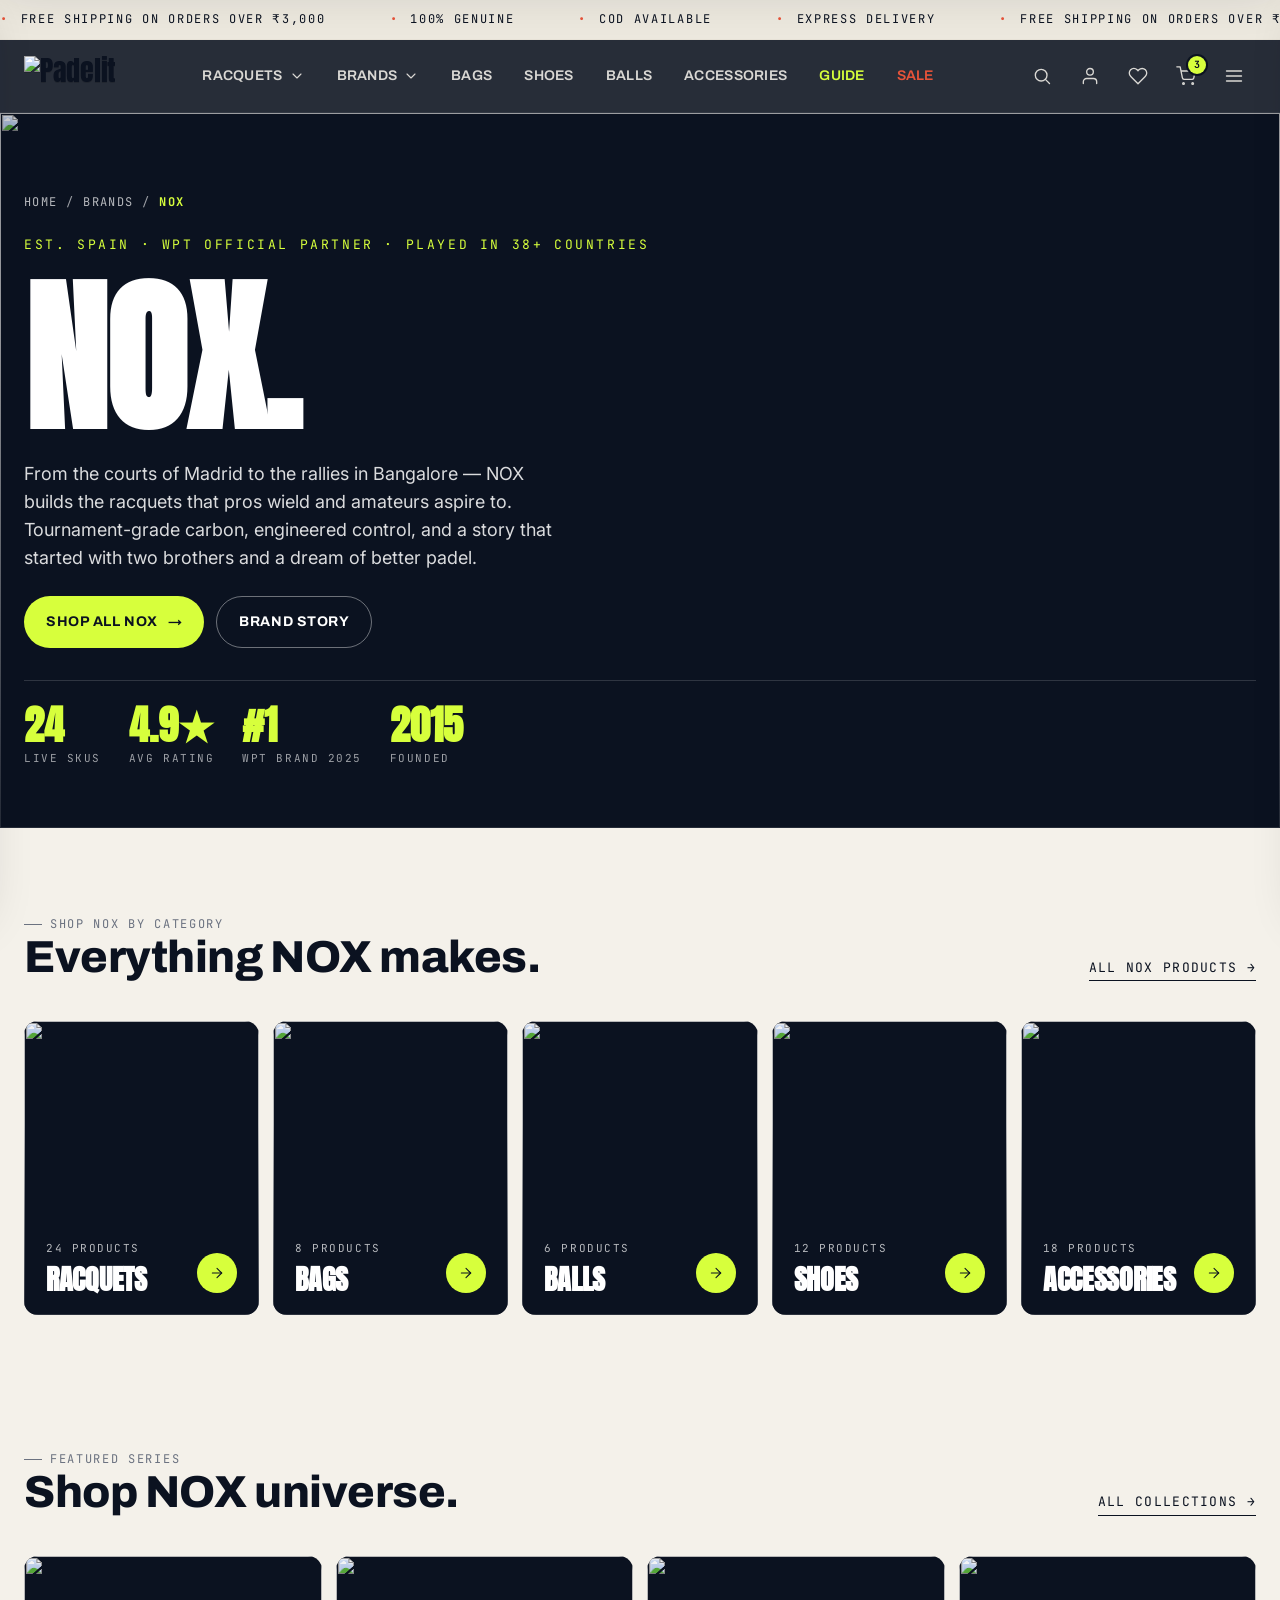
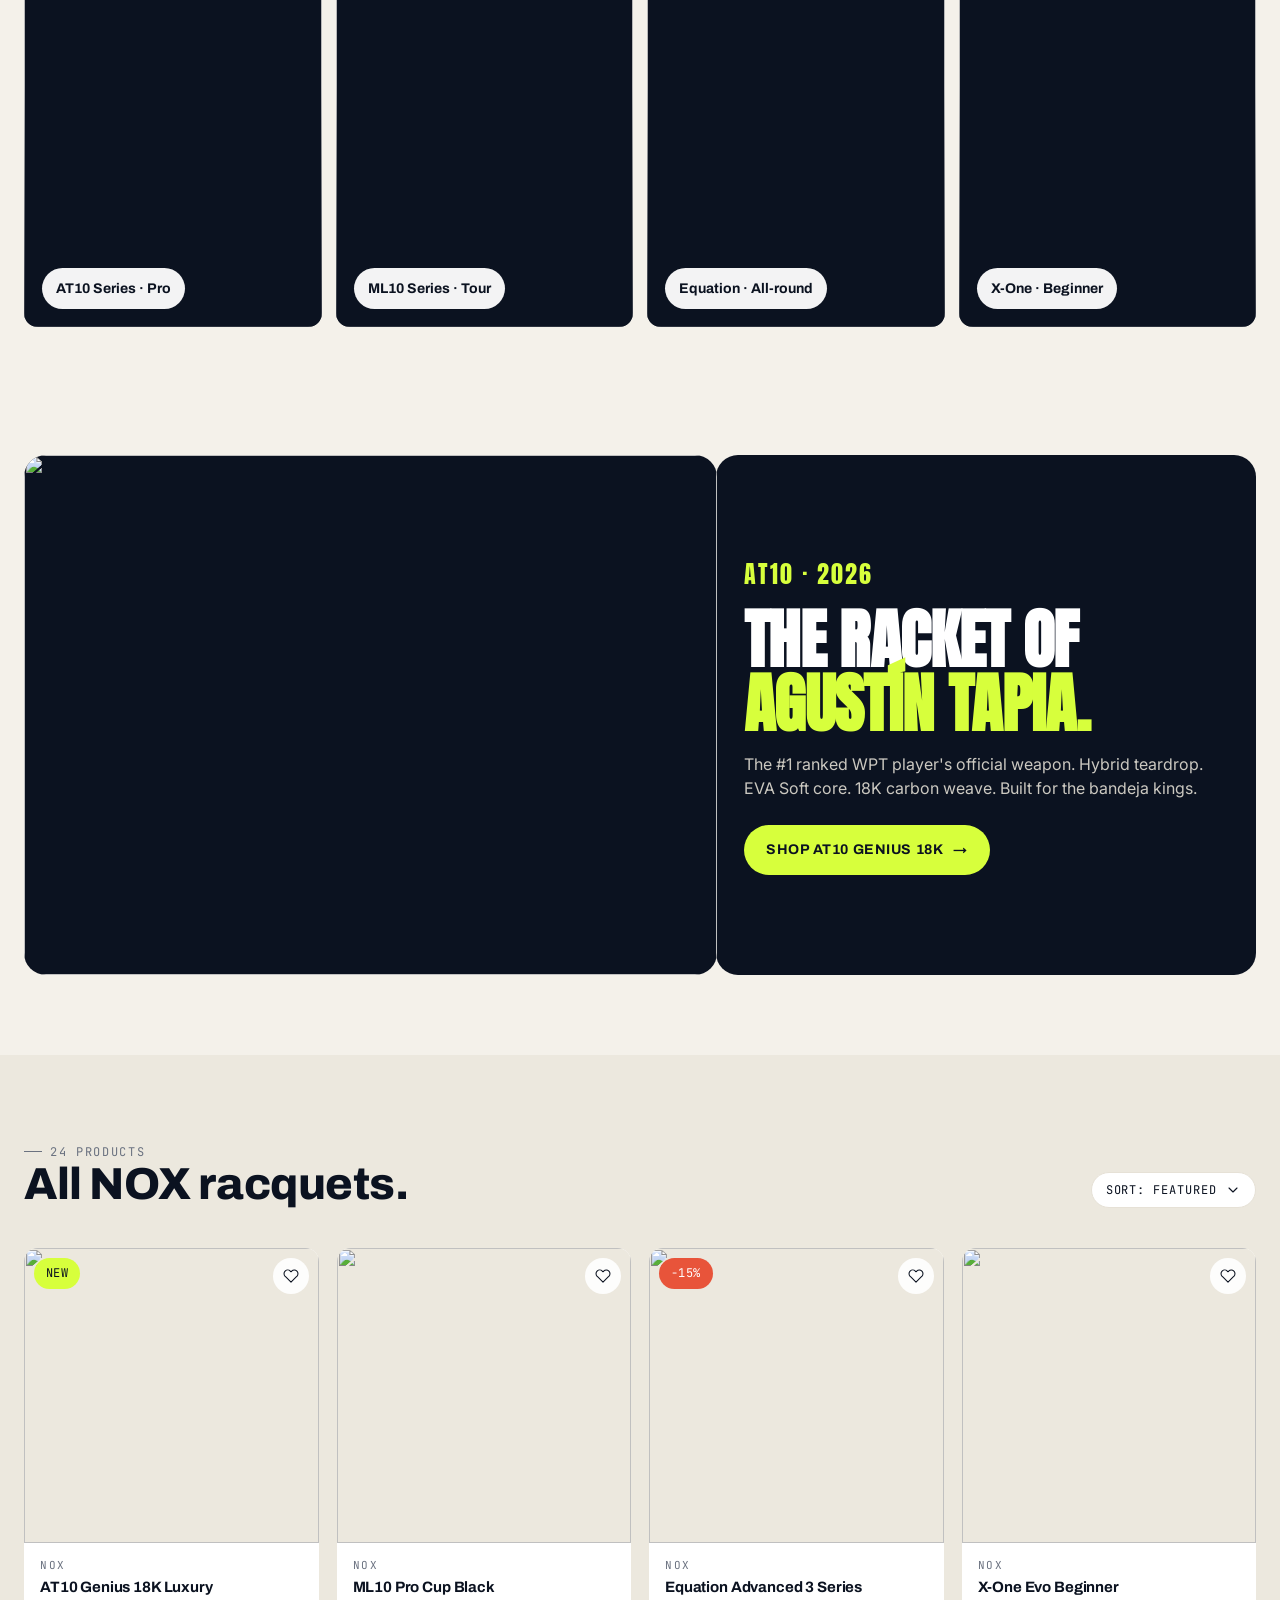
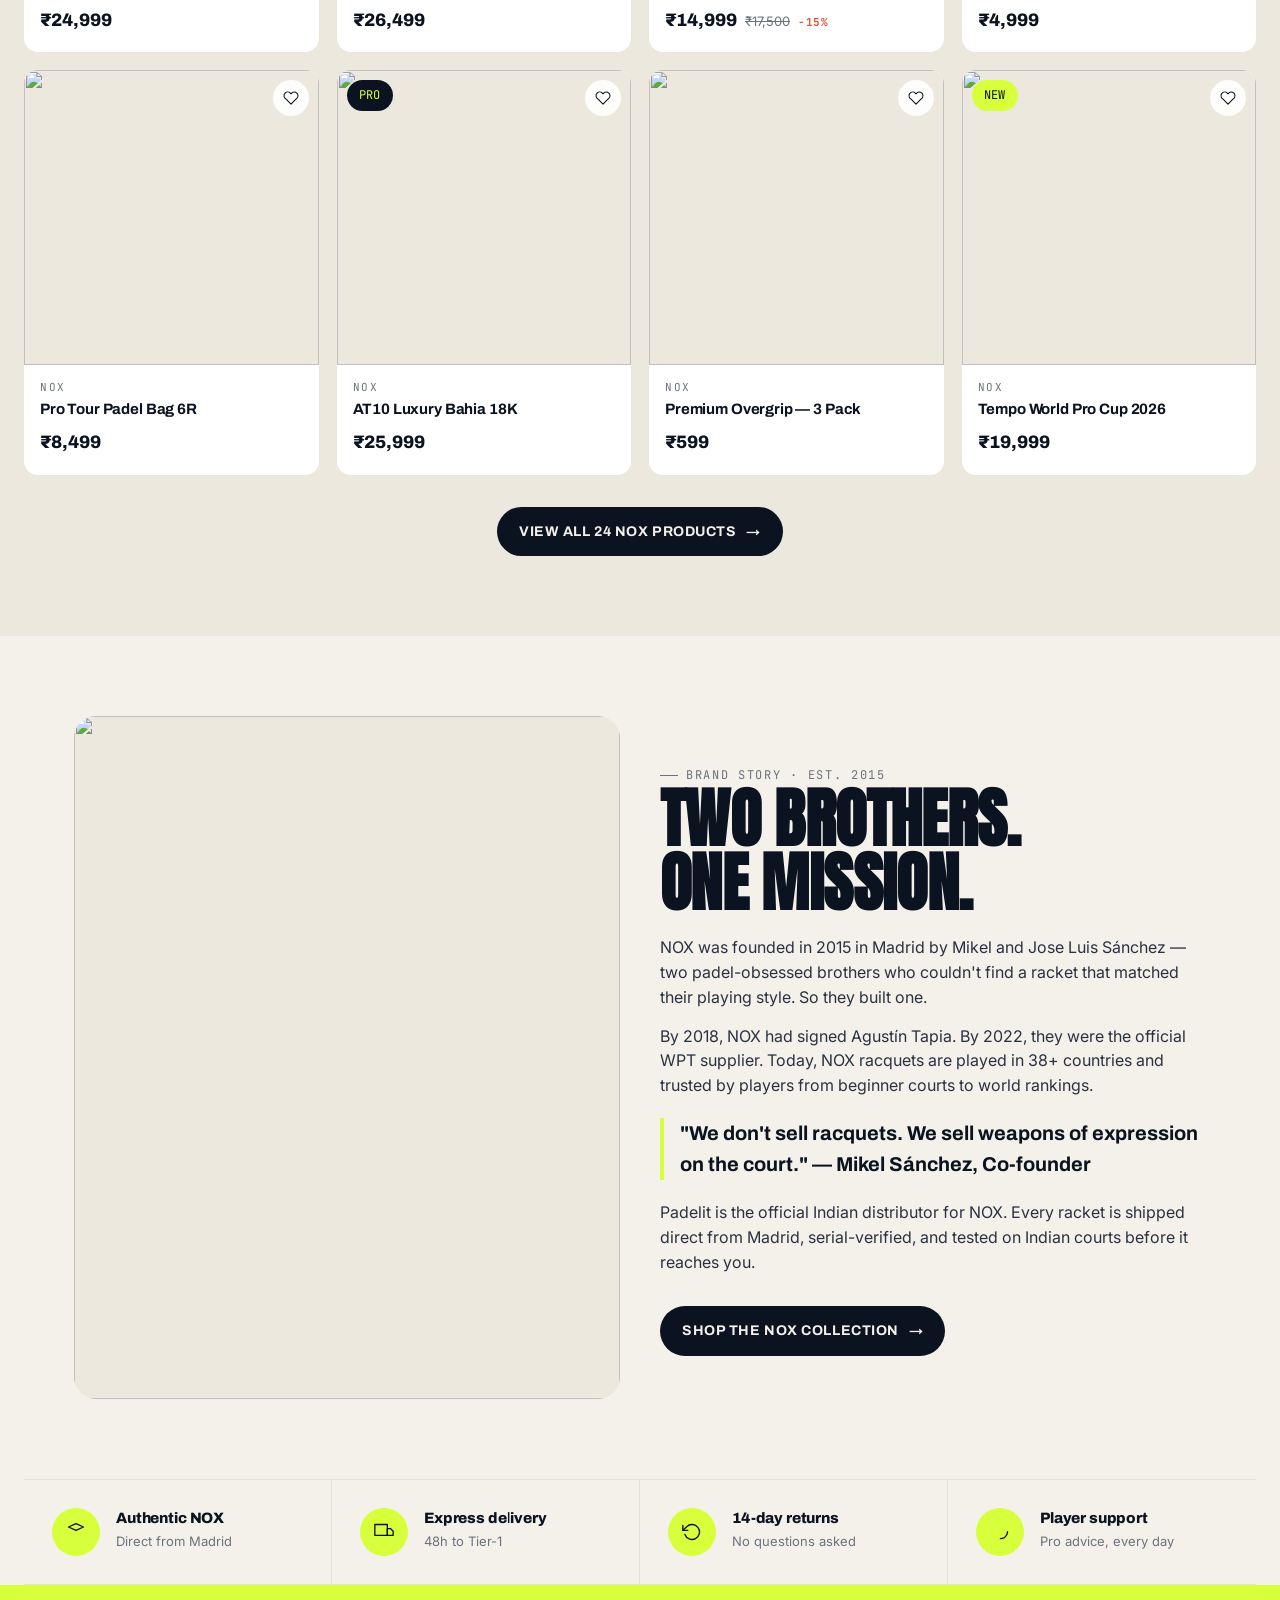
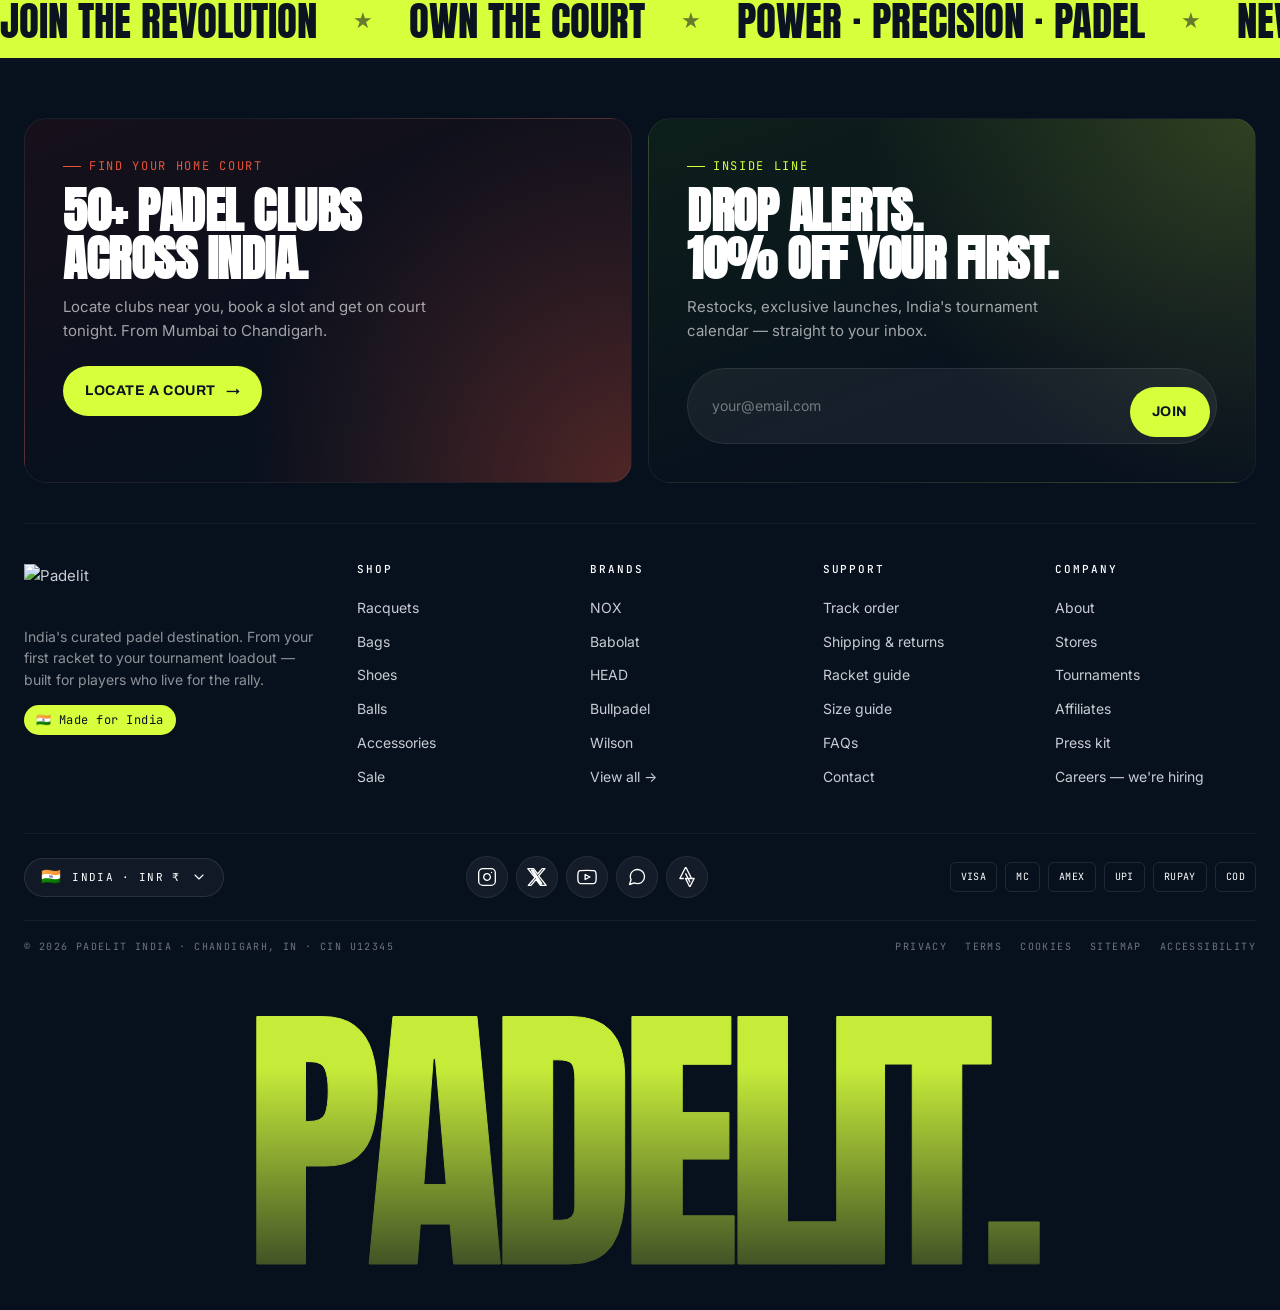
==== commit a67d0b85: "Remove wireframe label, fix mobile hero overlap, add animated padel ball - Stripped .wf-label span f" ====
--- a/brand.html
+++ b/brand.html
@@ -507,7 +507,6 @@
   </div>
 </aside>
 
-<span class="wf-label">PADELIT · WIREFRAME / CONCEPT</span>
 <script src="assets/js/main.js"></script>
 </body>
 </html>
--- a/assets/css/style.css
+++ b/assets/css/style.css
@@ -453,6 +453,38 @@
   background: var(--c-lime); color: var(--c-navy);
   padding: 8px 14px; border-radius: 999px;
   font-family: var(--f-mono); font-size: 11px; letter-spacing: .14em; text-transform: uppercase; font-weight: 600;
+}
+
+/* Animated padel ball — decorative, mobile-only, lives in the hero right-side dead space */
+.hero__ball {
+  display: none;             /* desktop hides it */
+  pointer-events: none;
+  user-select: none;
+}
+@media (max-width: 1023px) {
+  .hero__ball {
+    display: block;
+    position: absolute;
+    width: 96px; height: 96px;
+    right: 14px; top: 110px;
+    z-index: 1;
+    filter: drop-shadow(0 14px 22px rgba(184, 224, 0, 0.32));
+    animation: ballBounce 4.5s ease-in-out infinite;
+  }
+}
+@media (max-width: 480px) {
+  .hero__ball { width: 78px; height: 78px; top: 96px; right: 8px; }
+}
+.hero__ball svg { width: 100%; height: 100%; display: block; }
+@keyframes ballBounce {
+  0%   { transform: translateY(0)    rotate(0deg);   }
+  25%  { transform: translateY(-28px) rotate(110deg); }
+  50%  { transform: translateY(0)    rotate(180deg); }
+  75%  { transform: translateY(-14px) rotate(270deg); }
+  100% { transform: translateY(0)    rotate(360deg); }
+}
+@media (prefers-reduced-motion: reduce) {
+  .hero__ball { animation: none; }
 }
 
 .hero-marquee {
@@ -1565,10 +1597,19 @@
   .iconbtn { width: 40px; height: 40px; }
 
   /* Hero */
-  .hero { padding: 20px 0 40px; }
+  .hero { padding: 20px 0 40px; position: relative; overflow: hidden; }
   .hero__grid { gap: 20px; min-height: 0; }
-  .hero__left { padding-top: 8px; gap: 14px; }
-  .hero__title { font-size: clamp(2.8rem, 14vw, 4.6rem); }
+  .hero__left { padding-top: 8px; gap: 14px; position: relative; z-index: 2; }
+  .hero__title {
+    font-size: clamp(2.8rem, 14vw, 4.6rem);
+    line-height: 1.05;        /* extra room so stacked words don't kiss */
+  }
+  .hero__title em {
+    margin-top: .18em;        /* push COURT down so the line above breathes */
+    text-shadow: 3px 3px 0 var(--c-lime);   /* shorter shadow tail on small screens */
+    -webkit-text-stroke-width: 1.5px;        /* thinner outline = lighter visual weight */
+    padding-bottom: .04em;    /* room for shadow tail beneath the baseline */
+  }
   .hero__sub { font-size: var(--fs-15); }
   .hero__ctas { width: 100%; }
   .hero__ctas .btn { flex: 1; padding: 14px 16px; font-size: 12px; }
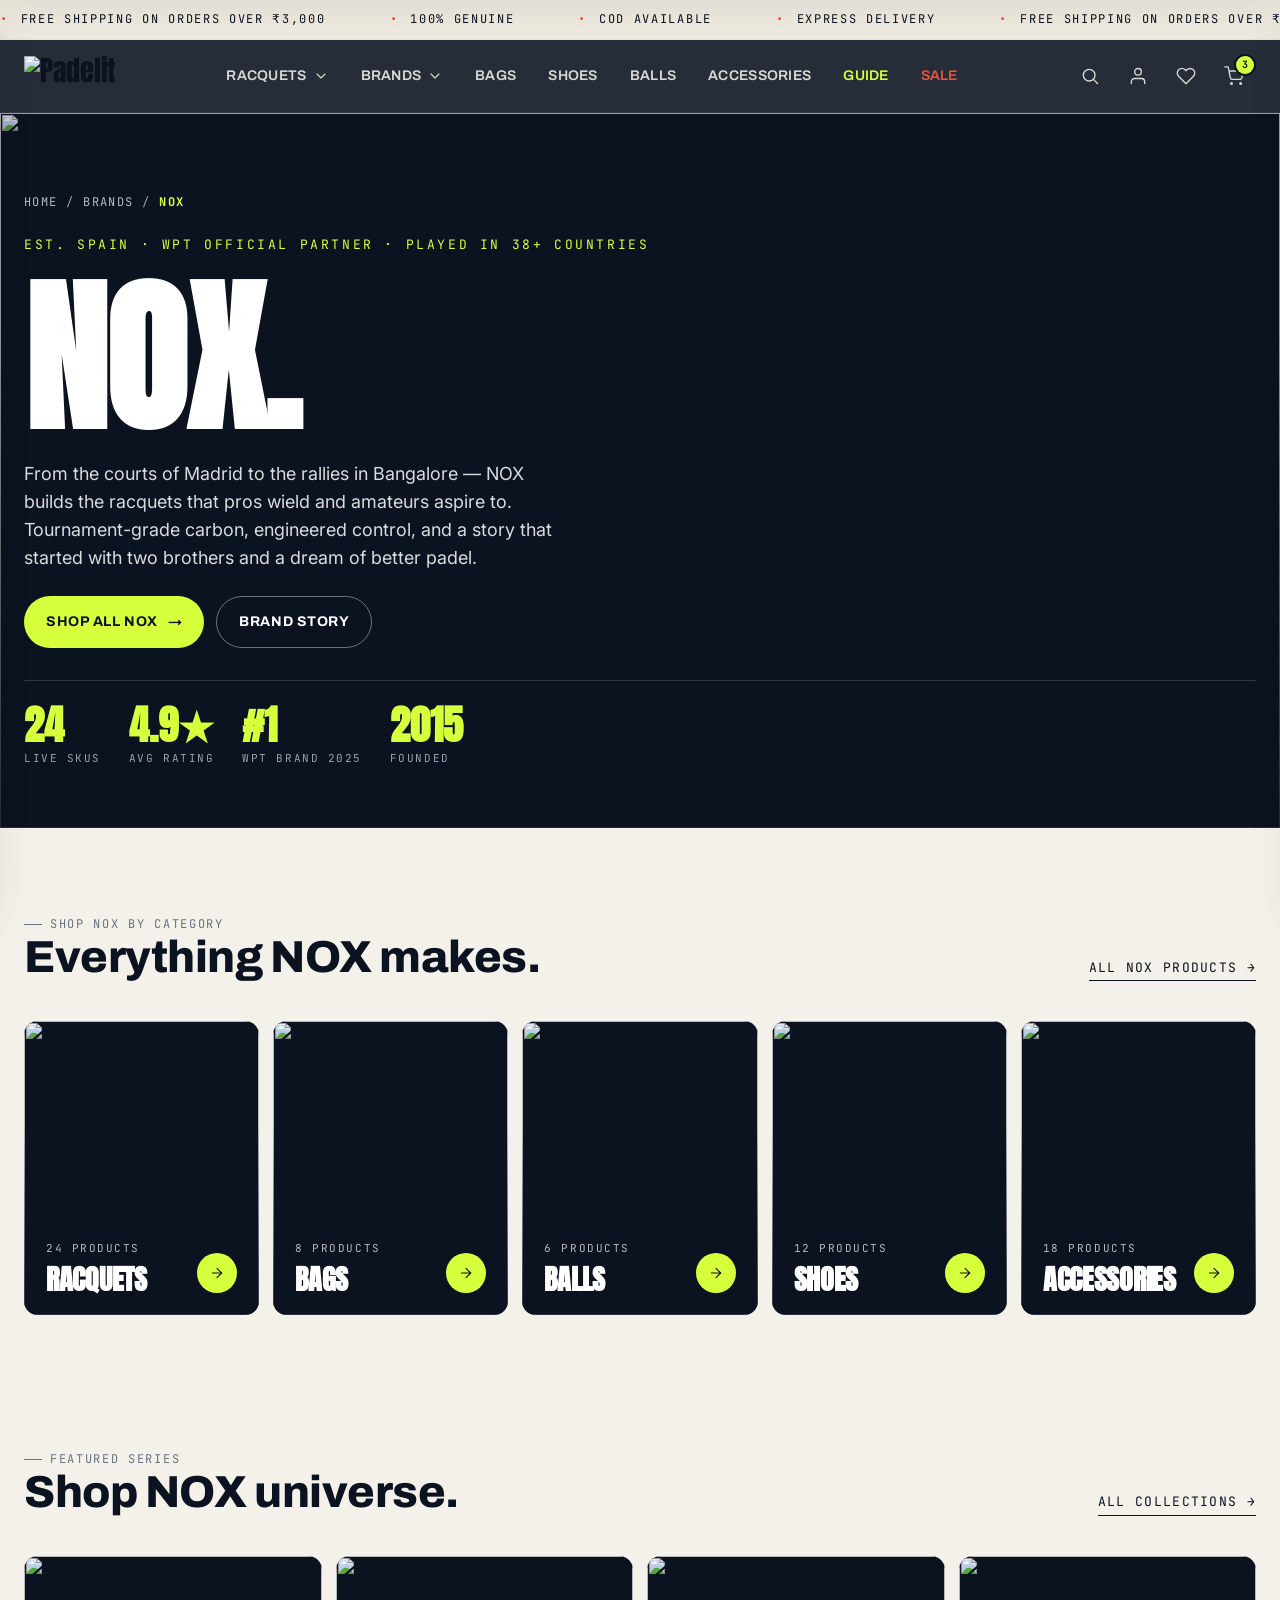
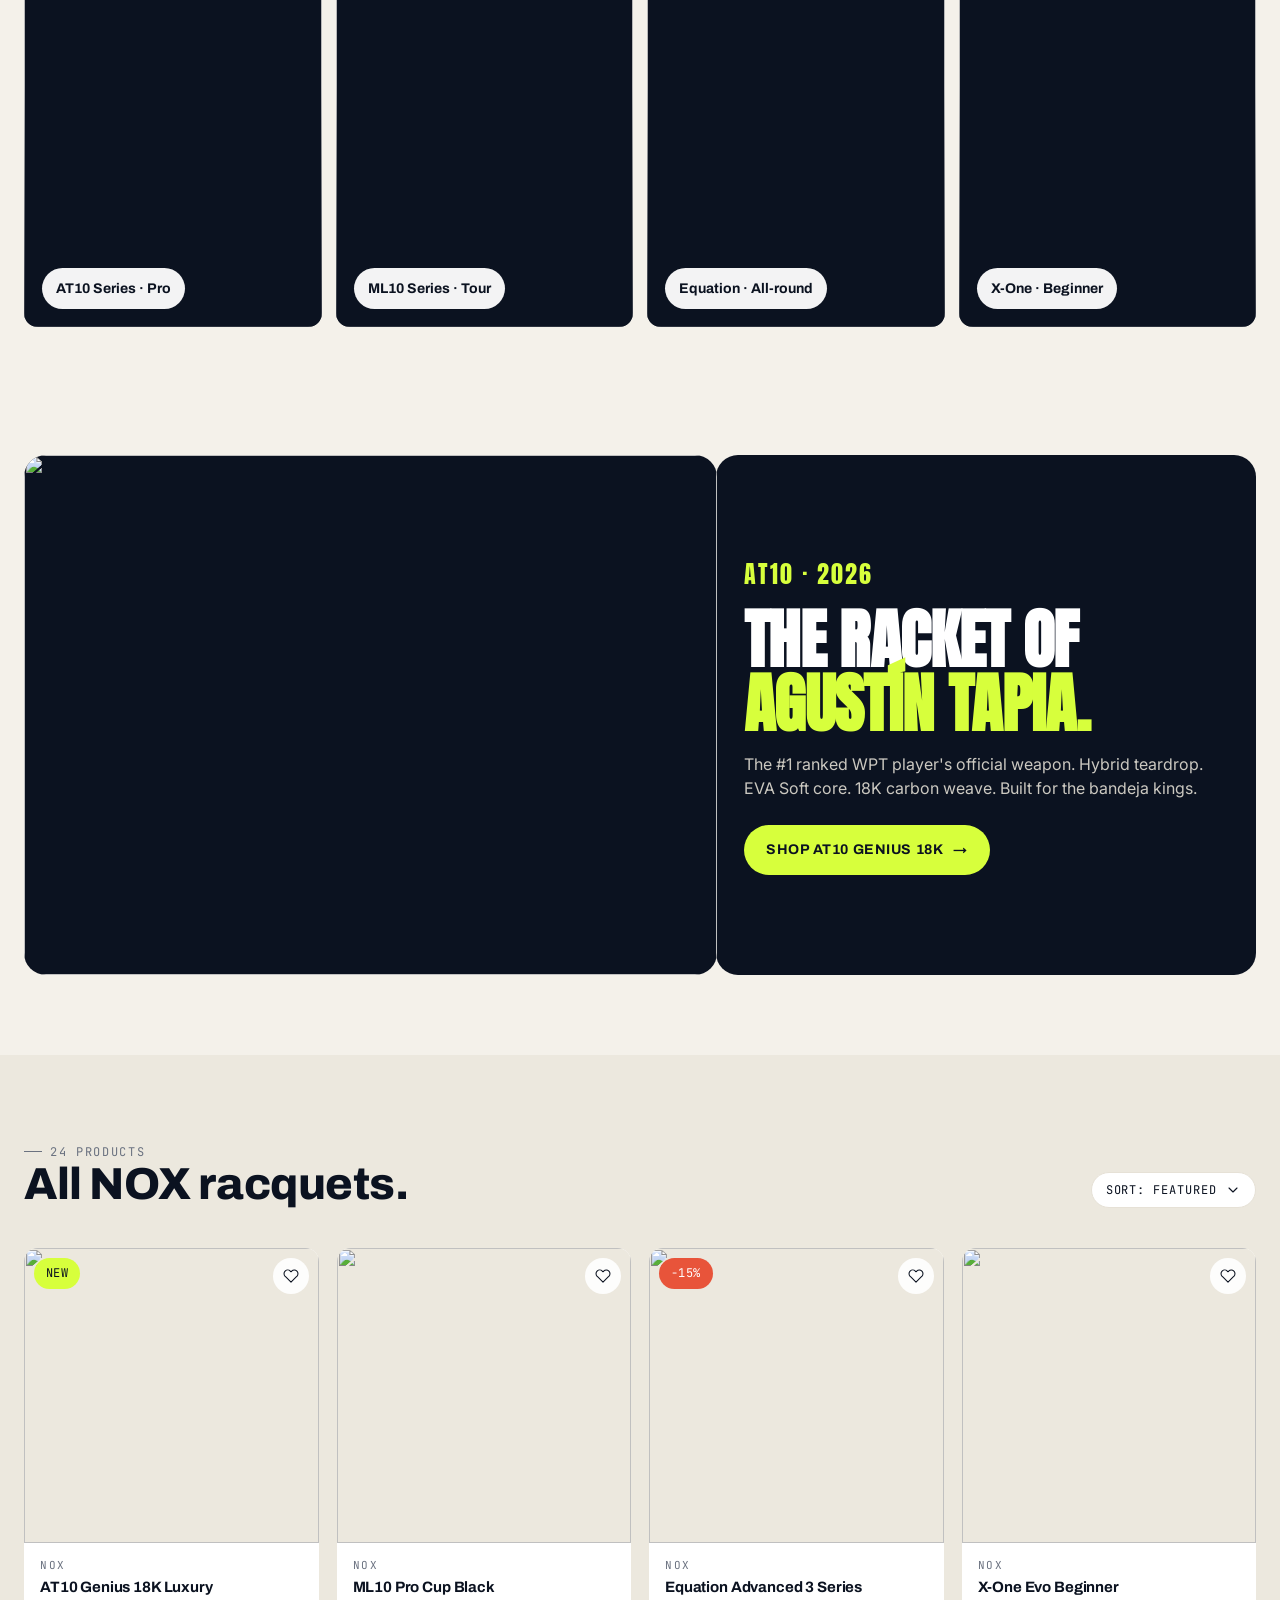
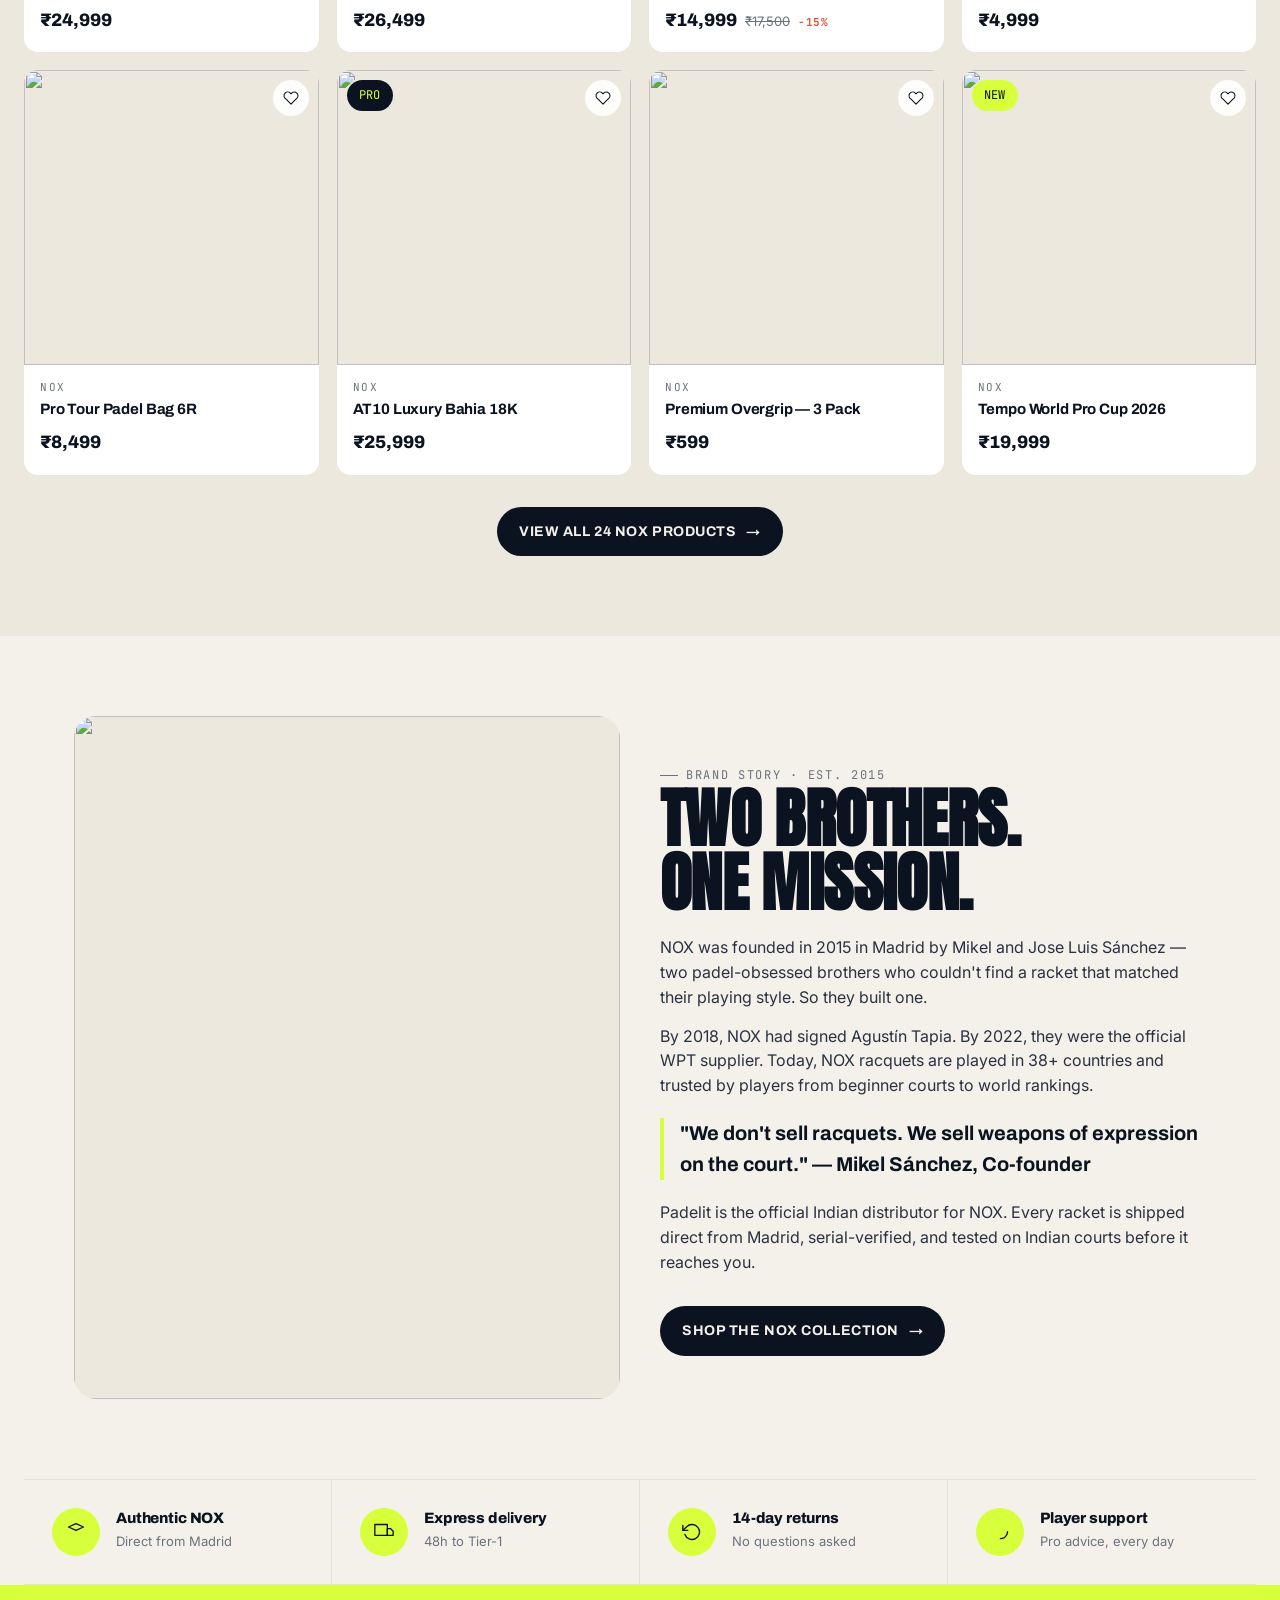
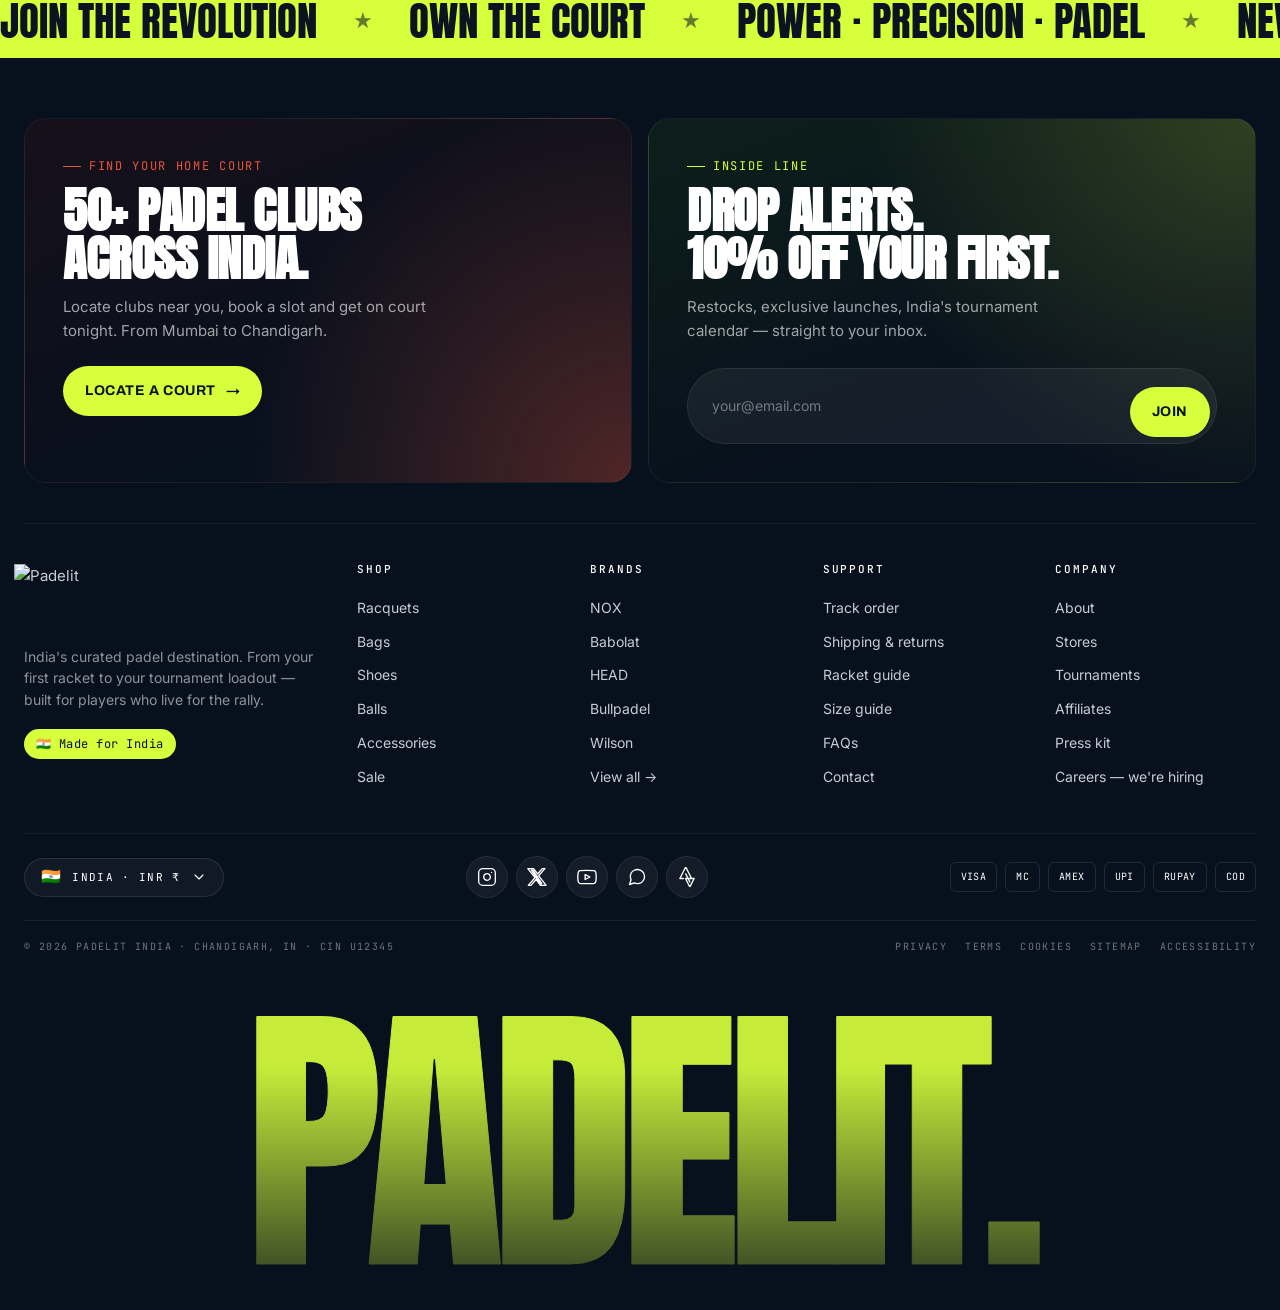
==== commit 446b5a63: "feat(ui): replace logo marquee with text - convert brandstrip from image logos to scrolling text spa" ====
--- a/brand.html
+++ b/brand.html
@@ -38,7 +38,7 @@
           <div><h4>Premium</h4><ul><li><a href="brand.html">NOX</a></li><li><a href="brand.html">Babolat</a></li><li><a href="brand.html">HEAD</a></li><li><a href="brand.html">Bullpadel</a></li></ul></div>
           <div><h4>Performance</h4><ul><li><a href="brand.html">Wilson</a></li><li><a href="brand.html">Adidas</a></li><li><a href="brand.html">Asics</a></li><li><a href="brand.html">Black Crown</a></li></ul></div>
           <div><h4>Emerging</h4><ul><li><a href="brand.html">SUIX</a></li><li><a href="brand.html">Volt</a></li><li><a href="brand.html">View all →</a></li></ul></div>
-          <div class="mega__featured"><h4>Spotlight</h4><a href="brand.html" class="mega__card"><img src="https://images.unsplash.com/photo-1599491727505-9ed4a7d3fc1d?auto=format&fit=crop&w=800&q=80" alt="" /><div class="mega__card__cap"><div><small>Featured</small><span>Bullpadel</span></div><span class="mega__cta">EXPLORE →</span></div></a></div>
+          <div class="mega__featured"><h4>Spotlight</h4><a href="brand.html" class="mega__card"><img src="https://images.unsplash.com/photo-1551958219-acbc608c6377?auto=format&fit=crop&w=800&q=80" alt="" /><div class="mega__card__cap"><div><small>Featured</small><span>Bullpadel</span></div><span class="mega__cta">EXPLORE →</span></div></a></div>
         </div>
       </div>
       <div class="nav__item"><a class="nav__link" href="collection.html">Bags</a></div>
@@ -53,7 +53,6 @@
       <a href="#" class="iconbtn hide-md"><svg class="ico" viewBox="0 0 24 24"><path d="M20 21v-2a4 4 0 0 0-4-4H8a4 4 0 0 0-4 4v2"/><circle cx="12" cy="7" r="4"/></svg></a>
       <a href="#" class="iconbtn hide-md"><svg class="ico" viewBox="0 0 24 24"><path d="M20.84 4.61a5.5 5.5 0 0 0-7.78 0L12 5.67l-1.06-1.06a5.5 5.5 0 0 0-7.78 7.78l1.06 1.06L12 21.23l7.78-7.78 1.06-1.06a5.5 5.5 0 0 0 0-7.78z"/></svg></a>
       <button class="iconbtn" data-open-drawer="cartDrawer"><svg class="ico" viewBox="0 0 24 24"><circle cx="9" cy="21" r="1"/><circle cx="20" cy="21" r="1"/><path d="M1 1h4l2.68 13.39a2 2 0 0 0 2 1.61h9.72a2 2 0 0 0 2-1.61L23 6H6"/></svg><span class="iconbtn__count">3</span></button>
-      <button class="iconbtn only-mobile" data-open-drawer="mobileDrawer"><svg class="ico" viewBox="0 0 24 24"><line x1="3" y1="6" x2="21" y2="6"/><line x1="3" y1="12" x2="21" y2="12"/><line x1="3" y1="18" x2="21" y2="18"/></svg></button>
     </div>
   </div>
 </header>
@@ -141,7 +140,7 @@
     </div>
     <div class="brand-cats">
       <a href="collection.html" class="brand-cat"><img src="https://images.unsplash.com/photo-1554068865-24cecd4e34b8?auto=format&fit=crop&w=600&q=80" alt="" /><span>AT10 Series · Pro</span></a>
-      <a href="collection.html" class="brand-cat"><img src="https://images.unsplash.com/photo-1599491727505-9ed4a7d3fc1d?auto=format&fit=crop&w=600&q=80" alt="" /><span>ML10 Series · Tour</span></a>
+      <a href="collection.html" class="brand-cat"><img src="https://images.unsplash.com/photo-1551958219-acbc608c6377?auto=format&fit=crop&w=600&q=80" alt="" /><span>ML10 Series · Tour</span></a>
       <a href="collection.html" class="brand-cat"><img src="https://images.unsplash.com/photo-1626224583764-f87db24ac4ea?auto=format&fit=crop&w=600&q=80" alt="" /><span>Equation · All-round</span></a>
       <a href="collection.html" class="brand-cat"><img src="https://images.unsplash.com/photo-1612872087720-bb876e2e67d1?auto=format&fit=crop&w=600&q=80" alt="" /><span>X-One · Beginner</span></a>
     </div>
@@ -197,7 +196,7 @@
       <a href="product.html" class="pcard">
         <div class="pcard__media">
           <img src="https://images.unsplash.com/photo-1626224583764-f87db24ac4ea?auto=format&fit=crop&w=600&q=80" alt="" />
-          <img src="https://images.unsplash.com/photo-1599491727505-9ed4a7d3fc1d?auto=format&fit=crop&w=600&q=80" alt="" />
+          <img src="https://images.unsplash.com/photo-1551958219-acbc608c6377?auto=format&fit=crop&w=600&q=80" alt="" />
           <button class="pcard__wish"><svg class="ico ico-sm" viewBox="0 0 24 24"><path d="M20.84 4.61a5.5 5.5 0 0 0-7.78 0L12 5.67l-1.06-1.06a5.5 5.5 0 0 0-7.78 7.78l1.06 1.06L12 21.23l7.78-7.78 1.06-1.06a5.5 5.5 0 0 0 0-7.78z"/></svg></button>
           <div class="pcard__quick"><button class="btn btn--dark">QUICK ADD</button></div>
         </div>
@@ -209,7 +208,7 @@
       </a>
       <a href="product.html" class="pcard">
         <div class="pcard__media">
-          <img src="https://images.unsplash.com/photo-1599491727505-9ed4a7d3fc1d?auto=format&fit=crop&w=600&q=80" alt="" />
+          <img src="https://images.unsplash.com/photo-1551958219-acbc608c6377?auto=format&fit=crop&w=600&q=80" alt="" />
           <img src="https://images.unsplash.com/photo-1554068865-24cecd4e34b8?auto=format&fit=crop&w=600&q=80" alt="" />
           <div class="pcard__badges"><span class="pill pill--clay">-15%</span></div>
           <button class="pcard__wish"><svg class="ico ico-sm" viewBox="0 0 24 24"><path d="M20.84 4.61a5.5 5.5 0 0 0-7.78 0L12 5.67l-1.06-1.06a5.5 5.5 0 0 0-7.78 7.78l1.06 1.06L12 21.23l7.78-7.78 1.06-1.06a5.5 5.5 0 0 0 0-7.78z"/></svg></button>
@@ -250,7 +249,7 @@
       <a href="product.html" class="pcard">
         <div class="pcard__media">
           <img src="https://images.unsplash.com/photo-1554068865-24cecd4e34b8?auto=format&fit=crop&w=600&q=80" alt="" />
-          <img src="https://images.unsplash.com/photo-1599491727505-9ed4a7d3fc1d?auto=format&fit=crop&w=600&q=80" alt="" />
+          <img src="https://images.unsplash.com/photo-1551958219-acbc608c6377?auto=format&fit=crop&w=600&q=80" alt="" />
           <div class="pcard__badges"><span class="pill pill--dark">PRO</span></div>
           <button class="pcard__wish"><svg class="ico ico-sm" viewBox="0 0 24 24"><path d="M20.84 4.61a5.5 5.5 0 0 0-7.78 0L12 5.67l-1.06-1.06a5.5 5.5 0 0 0-7.78 7.78l1.06 1.06L12 21.23l7.78-7.78 1.06-1.06a5.5 5.5 0 0 0 0-7.78z"/></svg></button>
           <div class="pcard__quick"><button class="btn btn--dark">QUICK ADD</button></div>
@@ -458,7 +457,7 @@
   <div class="drawer__body">
     <div class="mini-cart__free">You're <b>₹1,150</b> away from free shipping<div class="mini-cart__bar"><i></i></div></div>
     <div class="mini-cart__line"><div class="mini-cart__img"><img src="https://images.unsplash.com/photo-1554068865-24cecd4e34b8?auto=format&fit=crop&w=300&q=80" alt="" /></div><div><h5>NOX AT10 Genius 18K</h5><small>Lime / 360g</small><div class="qty"><button data-qty="-">−</button><input value="1" /><button data-qty="+">+</button></div></div><div class="mini-cart__price">₹24,999</div></div>
-    <div class="mini-cart__line"><div class="mini-cart__img"><img src="https://images.unsplash.com/photo-1599491727505-9ed4a7d3fc1d?auto=format&fit=crop&w=300&q=80" alt="" /></div><div><h5>Bullpadel Vertex 04</h5><small>Black / Control</small><div class="qty"><button data-qty="-">−</button><input value="1" /><button data-qty="+">+</button></div></div><div class="mini-cart__price">₹22,499</div></div>
+    <div class="mini-cart__line"><div class="mini-cart__img"><img src="https://images.unsplash.com/photo-1551958219-acbc608c6377?auto=format&fit=crop&w=300&q=80" alt="" /></div><div><h5>Bullpadel Vertex 04</h5><small>Black / Control</small><div class="qty"><button data-qty="-">−</button><input value="1" /><button data-qty="+">+</button></div></div><div class="mini-cart__price">₹22,499</div></div>
     <div class="mini-cart__line"><div class="mini-cart__img"><img src="https://images.unsplash.com/photo-1599586120429-48281b6f0ece?auto=format&fit=crop&w=300&q=80" alt="" /></div><div><h5>HEAD Padel Pro Balls</h5><small>Pack of 4 tubes</small><div class="qty"><button data-qty="-">−</button><input value="2" /><button data-qty="+">+</button></div></div><div class="mini-cart__price">₹1,352</div></div>
   </div>
   <div class="drawer__foot">
@@ -488,7 +487,7 @@
       <h5>Top racquets</h5>
       <div class="product-rail" style="grid-template-columns: 1fr 1fr;">
         <a href="product.html" class="pcard"><div class="pcard__media"><img src="https://images.unsplash.com/photo-1554068865-24cecd4e34b8?auto=format&fit=crop&w=400&q=80" alt="" /></div><div class="pcard__body"><span class="pcard__brand">NOX</span><h3 class="pcard__title">AT10 Genius</h3><div class="pcard__price"><span class="now">₹24,999</span></div></div></a>
-        <a href="product.html" class="pcard"><div class="pcard__media"><img src="https://images.unsplash.com/photo-1599491727505-9ed4a7d3fc1d?auto=format&fit=crop&w=400&q=80" alt="" /></div><div class="pcard__body"><span class="pcard__brand">BULLPADEL</span><h3 class="pcard__title">Vertex 04</h3><div class="pcard__price"><span class="now">₹22,499</span></div></div></a>
+        <a href="product.html" class="pcard"><div class="pcard__media"><img src="https://images.unsplash.com/photo-1551958219-acbc608c6377?auto=format&fit=crop&w=400&q=80" alt="" /></div><div class="pcard__body"><span class="pcard__brand">BULLPADEL</span><h3 class="pcard__title">Vertex 04</h3><div class="pcard__price"><span class="now">₹22,499</span></div></div></a>
       </div>
     </div>
   </div>
--- a/assets/css/style.css
+++ b/assets/css/style.css
@@ -455,36 +455,54 @@
   font-family: var(--f-mono); font-size: 11px; letter-spacing: .14em; text-transform: uppercase; font-weight: 600;
 }
 
-/* Animated padel ball — decorative, mobile-only, lives in the hero right-side dead space */
-.hero__ball {
-  display: none;             /* desktop hides it */
-  pointer-events: none;
-  user-select: none;
+/* Decorative jersey number — fills the hero right-side dead space on mobile.
+   Sports-magazine vibe: massive Anton "26" in lime with navy outline,
+   sits behind the title (z-index: 0). Small vertical wayfinding text beside it. */
+.hero__mark {
+  display: none;
+  pointer-events: none; user-select: none;
 }
 @media (max-width: 1023px) {
-  .hero__ball {
-    display: block;
+  .hero__mark {
+    display: flex;
+    align-items: flex-end;
+    gap: 8px;
     position: absolute;
-    width: 96px; height: 96px;
-    right: 14px; top: 110px;
-    z-index: 1;
-    filter: drop-shadow(0 14px 22px rgba(184, 224, 0, 0.32));
-    animation: ballBounce 4.5s ease-in-out infinite;
+    right: -10px;
+    top: 70px;
+    z-index: 0;          /* sits BEHIND the title text — hero__left is z-index: 2 */
   }
 }
 @media (max-width: 480px) {
-  .hero__ball { width: 78px; height: 78px; top: 96px; right: 8px; }
-}
-.hero__ball svg { width: 100%; height: 100%; display: block; }
-@keyframes ballBounce {
-  0%   { transform: translateY(0)    rotate(0deg);   }
-  25%  { transform: translateY(-28px) rotate(110deg); }
-  50%  { transform: translateY(0)    rotate(180deg); }
-  75%  { transform: translateY(-14px) rotate(270deg); }
-  100% { transform: translateY(0)    rotate(360deg); }
-}
-@media (prefers-reduced-motion: reduce) {
-  .hero__ball { animation: none; }
+  .hero__mark { top: 56px; right: -12px; gap: 4px; }
+}
+
+.hero__mark__num {
+  font-family: var(--f-display);
+  font-size: clamp(7rem, 32vw, 13rem);
+  line-height: 0.78;
+  letter-spacing: -.06em;
+  color: var(--c-lime);
+  -webkit-text-stroke: 2.5px var(--c-navy);
+  text-stroke: 2.5px var(--c-navy);
+  transform: rotate(-6deg);
+  transform-origin: bottom right;
+  opacity: .85;
+}
+.hero__mark__rail {
+  writing-mode: vertical-rl;
+  transform: rotate(180deg);
+  font-family: var(--f-mono);
+  font-size: 10px;
+  letter-spacing: .28em;
+  text-transform: uppercase;
+  color: var(--c-navy);
+  opacity: .55;
+  padding-bottom: 12px;
+}
+@media (max-width: 480px) {
+  .hero__mark__rail { display: none; }   /* phone too narrow — keep just the big number */
+  .hero__mark__num  { font-size: 8.5rem; -webkit-text-stroke-width: 2px; }
 }
 
 .hero-marquee {
@@ -498,22 +516,145 @@
 .hero-marquee__track span em { font-style: normal; color: var(--c-lime); }
 .hero-marquee__track svg { width: 28px; height: 28px; color: var(--c-lime); }
 
-/* ---------- 8. BRAND STRIP ---------- */
-.brandstrip { background: var(--c-bone); padding: 28px 0; border-bottom: 1px solid var(--c-line); }
-.brandstrip__head { display: flex; align-items: center; justify-content: center; gap: 12px; margin-bottom: 18px; }
-.brandstrip__rail { overflow: hidden; }
-.brandstrip__track { display: flex; gap: 48px; align-items: center; animation: ticker 40s linear infinite; }
+/* ---------- 8. BRAND STRIP (text marquee — logos to come later) ---------- */
+.brandstrip { background: var(--c-bone); padding: 32px 0; border-bottom: 1px solid var(--c-line); position: relative; }
+.brandstrip__head { display: flex; align-items: center; justify-content: center; gap: 12px; margin-bottom: 22px; }
+.brandstrip__rail {
+  overflow: hidden; position: relative;
+}
+/* Edge fades */
+.brandstrip__rail::before,
+.brandstrip__rail::after {
+  content: ""; position: absolute; top: 0; bottom: 0; width: 80px;
+  z-index: 2; pointer-events: none;
+}
+.brandstrip__rail::before { left: 0;  background: linear-gradient(90deg,  var(--c-bone), transparent); }
+.brandstrip__rail::after  { right: 0; background: linear-gradient(-90deg, var(--c-bone), transparent); }
+.brandstrip__track {
+  display: flex; gap: 48px; align-items: center;
+  animation: ticker 40s linear infinite;
+  width: max-content;
+}
 .brandstrip__track span {
   font-family: var(--f-display);
   font-size: clamp(1.5rem, 3vw, 2.4rem);
   letter-spacing: -.01em; text-transform: uppercase;
-  color: var(--c-navy); opacity: .65; white-space: nowrap;
-  display: inline-flex; align-items: center; gap: 12px;
-  transition: opacity var(--t-fast);
+  color: var(--c-navy); opacity: .68; white-space: nowrap;
+  display: inline-flex; align-items: center; gap: 14px;
+  transition: opacity var(--t-fast), color var(--t-fast);
 }
 .brandstrip__track span:hover { opacity: 1; color: var(--c-clay); }
 .brandstrip__track span::after {
-  content: ""; width: 8px; height: 8px; border-radius: 50%; background: var(--c-navy); opacity: .25;
+  content: ""; width: 8px; height: 8px; border-radius: 50%;
+  background: var(--c-navy); opacity: .28;
+}
+@media (max-width: 768px) {
+  .brandstrip__track { gap: 32px; }
+  .brandstrip__rail::before, .brandstrip__rail::after { width: 40px; }
+}
+
+/* ---------- 8b. FEATURED BRANDS (6-card grid) ---------- */
+.collections-grid {
+  display: grid; gap: 16px;
+  grid-template-columns: repeat(6, 1fr);
+}
+@media (max-width: 1200px) { .collections-grid { grid-template-columns: repeat(3, 1fr); } }
+@media (max-width: 600px)  { .collections-grid { grid-template-columns: repeat(2, 1fr); gap: 12px; } }
+
+.coll-card {
+  display: flex; flex-direction: column;
+  background: var(--c-bone-2);
+  border-radius: var(--r-md);
+  overflow: hidden;
+  border: 1px solid var(--c-line);
+  transition: transform var(--t-fast) var(--ease),
+              box-shadow var(--t-fast) var(--ease),
+              border-color var(--t-fast);
+}
+.coll-card:hover {
+  transform: translateY(-4px);
+  box-shadow: var(--sh-2);
+  border-color: var(--c-line-2);
+}
+
+/* Image area — contain (not cover) so racket photos fit nicely with breathing room */
+.coll-card__media {
+  aspect-ratio: 1;
+  display: flex; align-items: center; justify-content: center;
+  padding: 18px;
+  background: var(--c-bone-2);
+  isolation: isolate;            /* contain blend mode to this scope, prevents weird stacking */
+}
+.coll-card__media img {
+  max-width: 100%; max-height: 100%;
+  width: auto; height: auto;
+  object-fit: contain;
+  transition: transform .7s var(--ease);
+  /* multiply blends white-background pixels into the bone-2 card surface,
+     so source images shipping with a hard white bg (SIUX, Bullpadel, etc.)
+     render as if they were transparent — same look as the true-PNG ones. */
+  mix-blend-mode: multiply;
+}
+.coll-card:hover .coll-card__media img {
+  transform: scale(1.06) rotate(-3deg);
+}
+
+/* Caption bar — consistent height regardless of brand name length */
+.coll-card__cap {
+  background: var(--c-surface);
+  padding: 14px 14px 14px 16px;
+  display: grid;
+  grid-template-columns: 1fr auto;
+  align-items: center;
+  gap: 8px;
+  border-top: 1px solid var(--c-line);
+  min-height: 64px;
+}
+.coll-card__cap h3 {
+  font-family: var(--f-display);
+  font-size: clamp(1.05rem, 1.55vw, 1.4rem);
+  text-transform: uppercase;
+  line-height: 1;
+  letter-spacing: -.01em;
+  color: var(--c-navy);
+  margin: 0;
+  white-space: nowrap;
+  overflow: hidden;
+  text-overflow: ellipsis;
+}
+.coll-card__cap small {
+  display: block;
+  font-family: var(--f-mono);
+  font-size: 10px;
+  letter-spacing: .14em;
+  text-transform: uppercase;
+  color: var(--c-mute);
+  margin-top: 5px;
+  font-weight: 500;
+}
+.coll-card__arrow {
+  width: 34px; height: 34px;
+  border-radius: 50%;
+  background: var(--c-lime);
+  color: var(--c-navy);
+  display: inline-flex; align-items: center; justify-content: center;
+  flex: none;
+  transition: transform var(--t) var(--ease), background var(--t-fast);
+}
+.coll-card__arrow svg { width: 14px; height: 10px; }
+.coll-card:hover .coll-card__arrow {
+  transform: rotate(-45deg);
+  background: var(--c-clay);
+  color: #fff;
+}
+
+@media (max-width: 600px) {
+  .coll-card__media { padding: 12px; }
+  .coll-card__cap { padding: 10px 12px; min-height: 56px; }
+  .coll-card__cap h3 { font-size: 1rem; }
+  .coll-card__cap small { font-size: 9px; margin-top: 3px; }
+  .coll-card__arrow { width: 28px; height: 28px; }
+  .coll-card__arrow svg { width: 11px; height: 8px; }
 }
 
 /* ---------- 9. BENTO CATEGORY GRID ---------- */
@@ -852,9 +993,25 @@
 @media (max-width: 1024px) { .footer__nav { grid-template-columns: 1fr 1fr 1fr; } .footer__nav__brand { grid-column: 1 / -1; } }
 @media (max-width: 600px)  { .footer__nav { grid-template-columns: 1fr 1fr; } .footer__nav__brand { grid-column: 1 / -1; } }
 
-.footer__nav__brand { display: flex; flex-direction: column; gap: 14px; }
-.footer__nav__brand p { color: rgba(255,255,255,.55); max-width: 320px; font-size: var(--fs-14); }
-.footer__nav__brand .brand-img { height: 48px; }
+.footer__nav__brand {
+  display: flex; flex-direction: column;
+  align-items: flex-start;     /* every child snaps to the same left edge */
+  gap: 18px;
+}
+.footer__nav__brand p {
+  color: rgba(255,255,255,.55);
+  max-width: 320px;
+  font-size: var(--fs-14);
+  margin: 0;
+}
+.footer__nav__brand .brand-img {
+  height: 64px;
+  /* The source SVG has built-in whitespace around the wordmark.
+     Negative margin shifts the visible letters back into alignment
+     with the tagline + pill on the same left edge. */
+  margin-left: -10px;
+  filter: none;                /* drop a tiny shadow looks muddy on dark footer */
+}
 
 /* Utility row — region + social + payments */
 .footer__util {
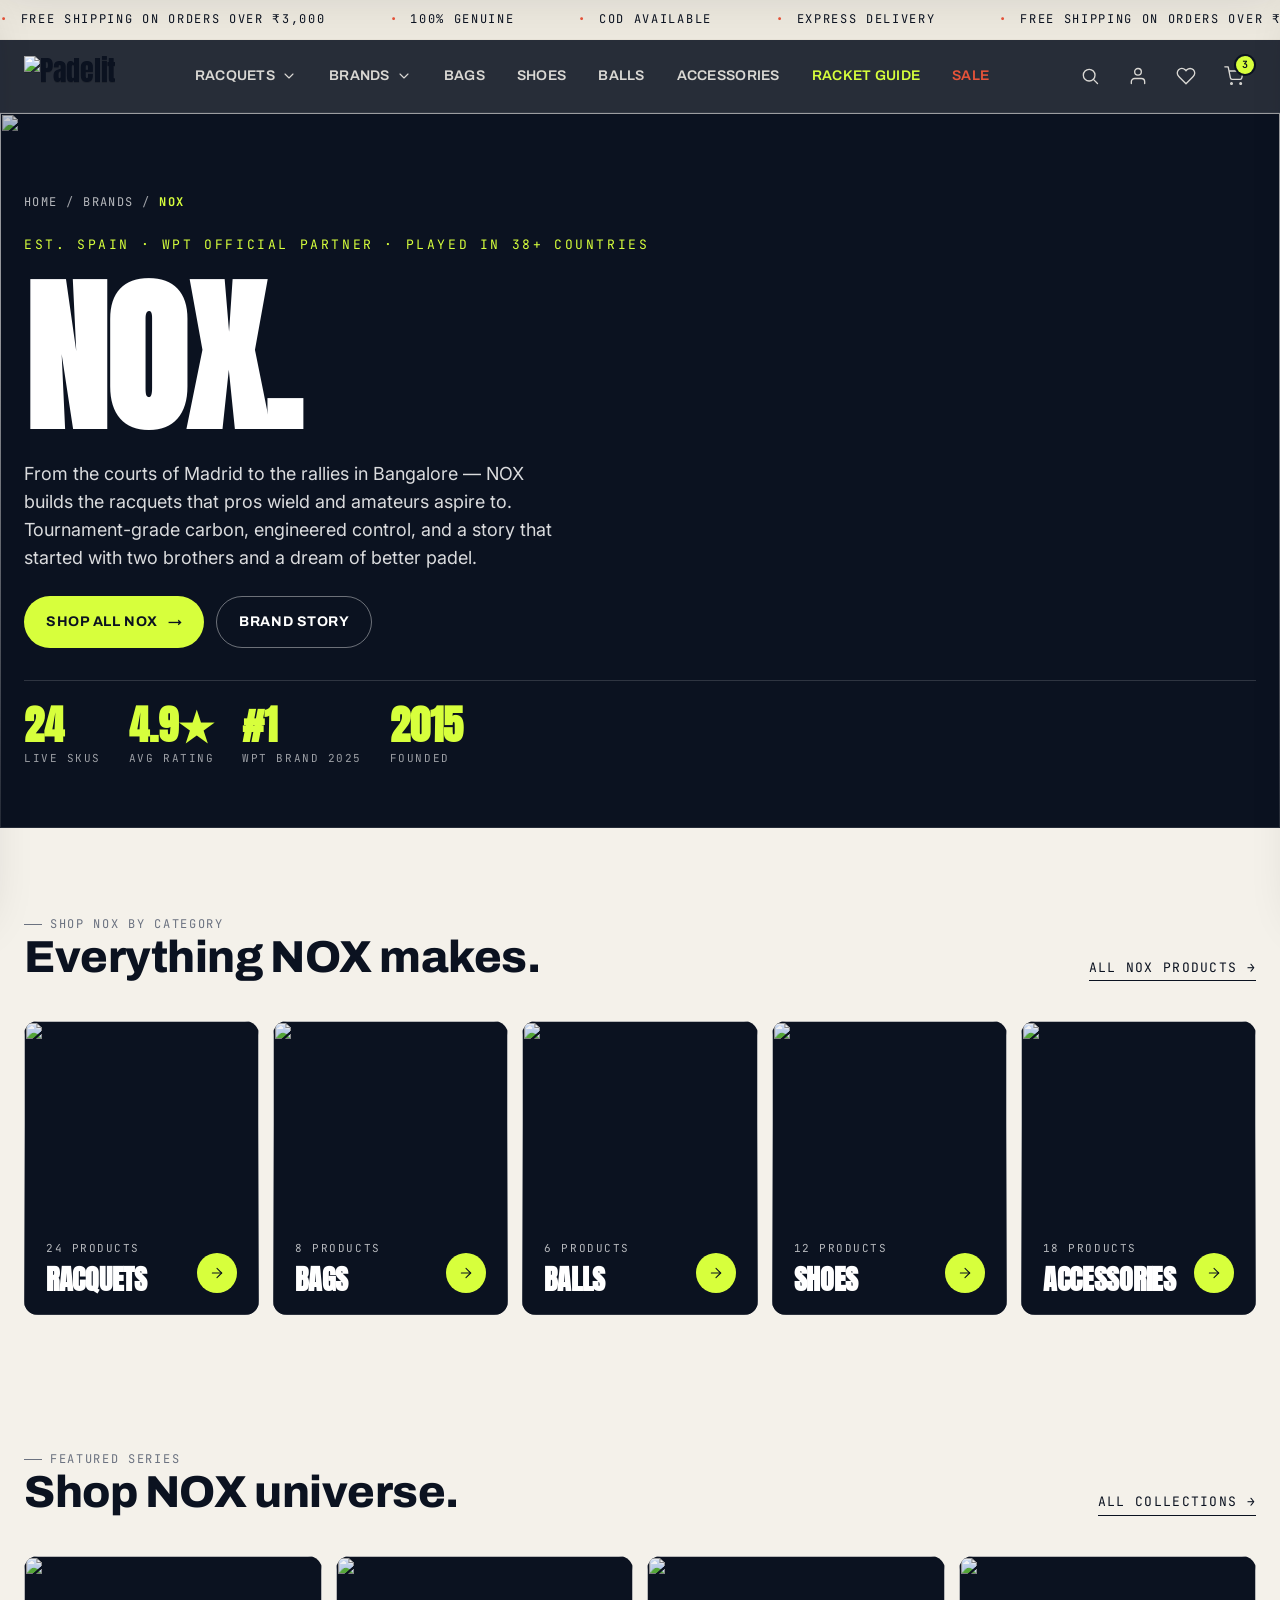
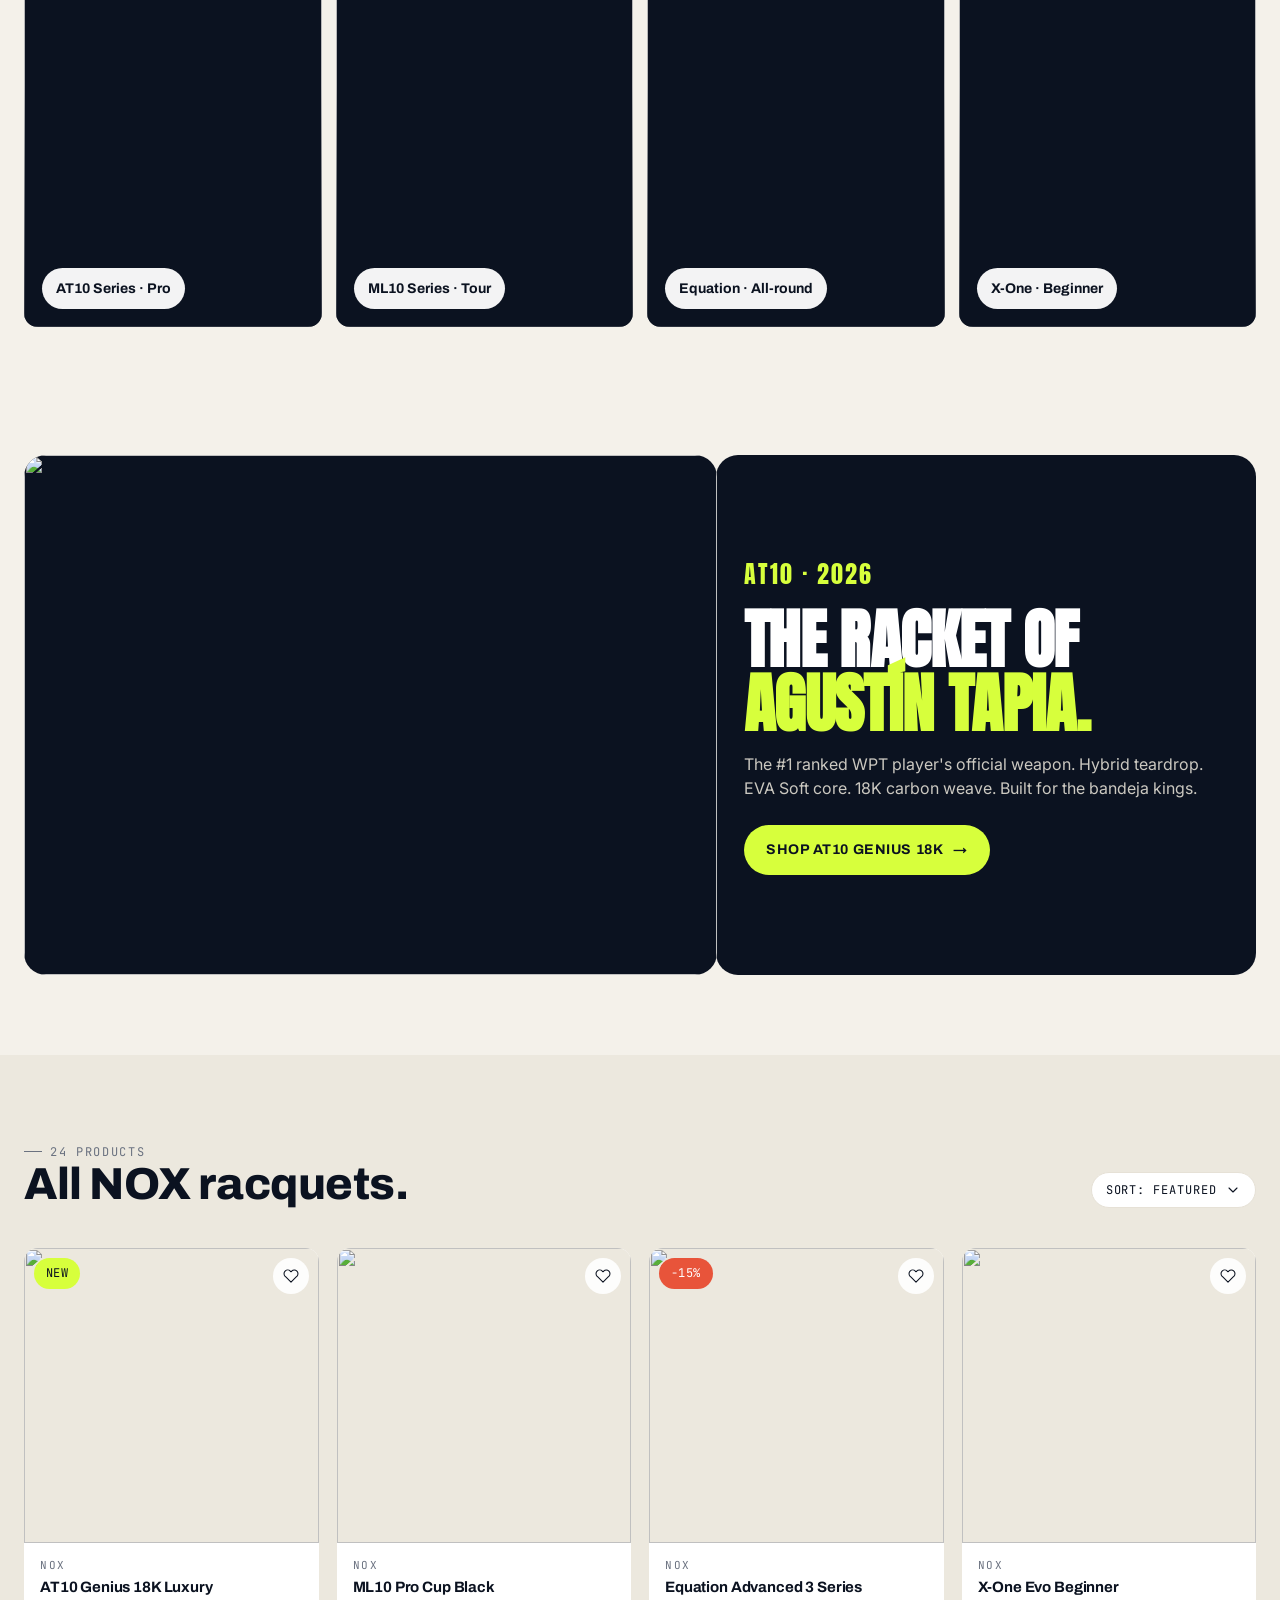
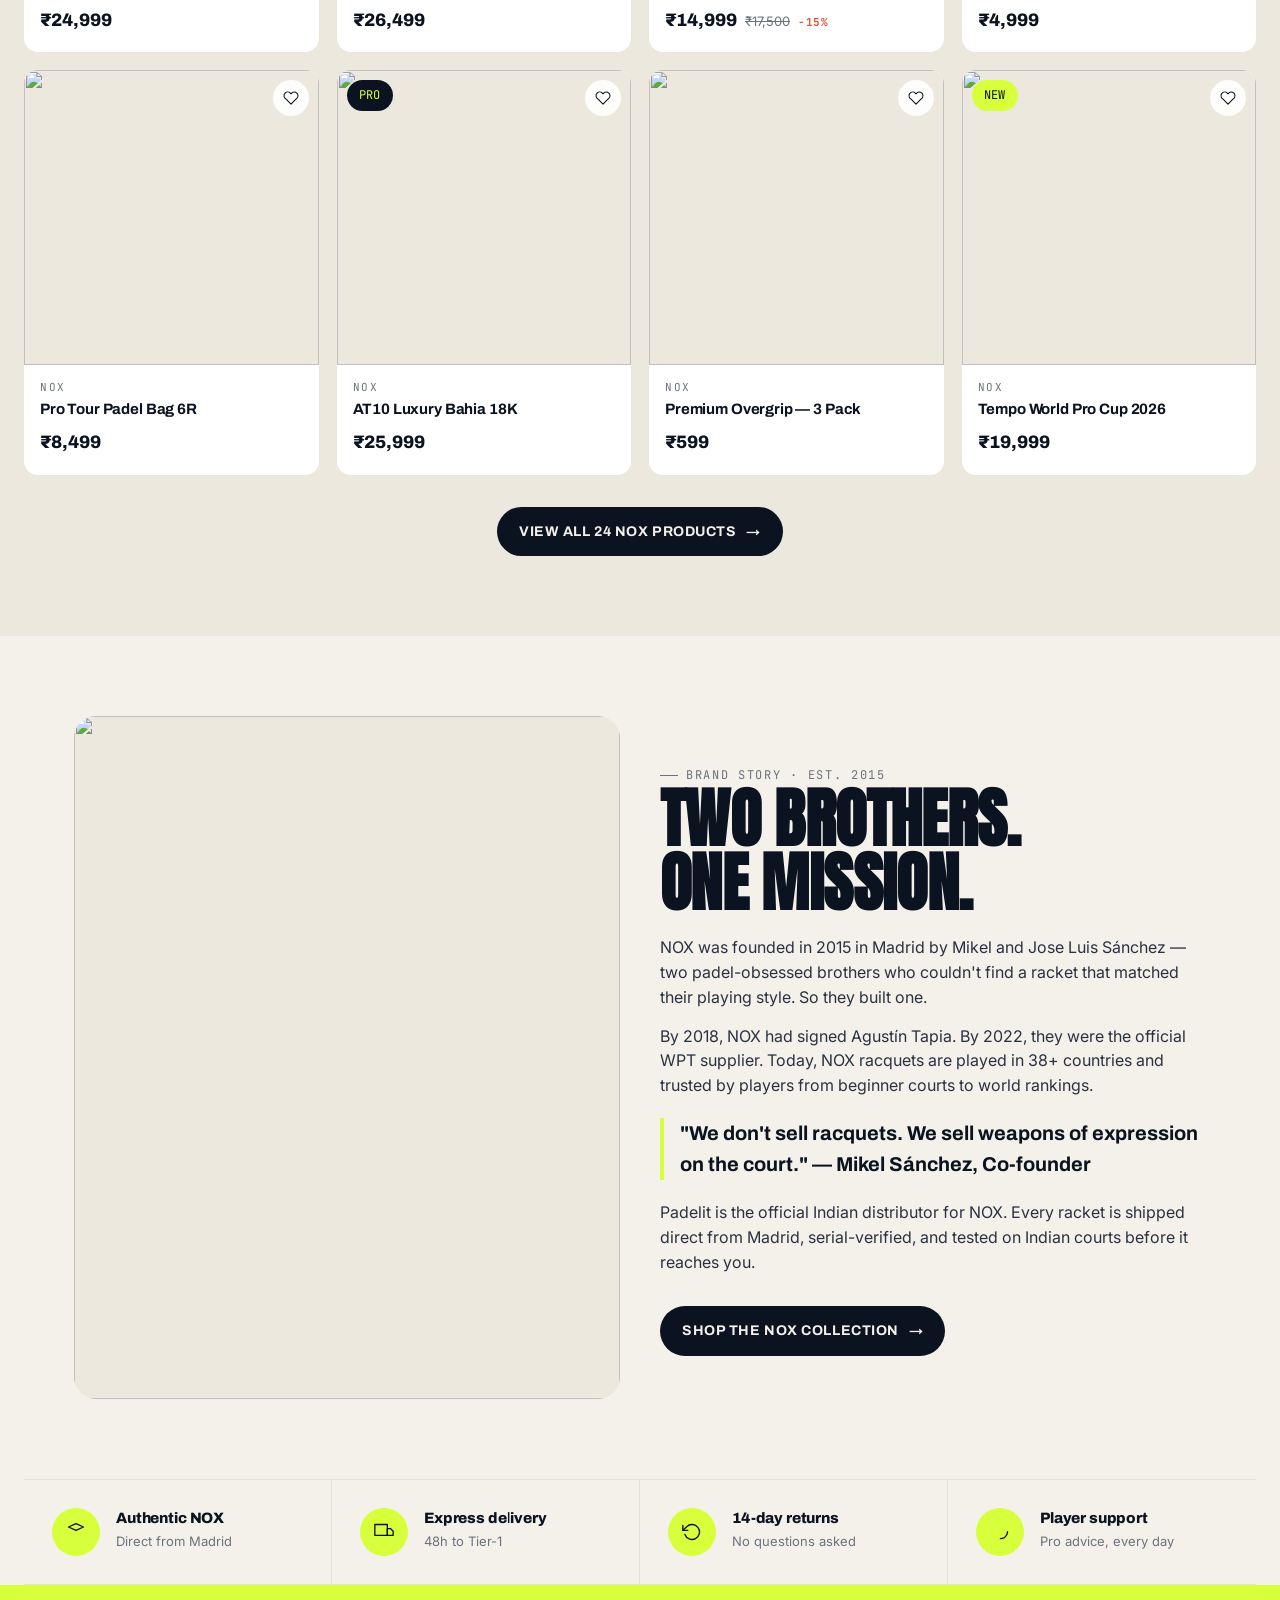
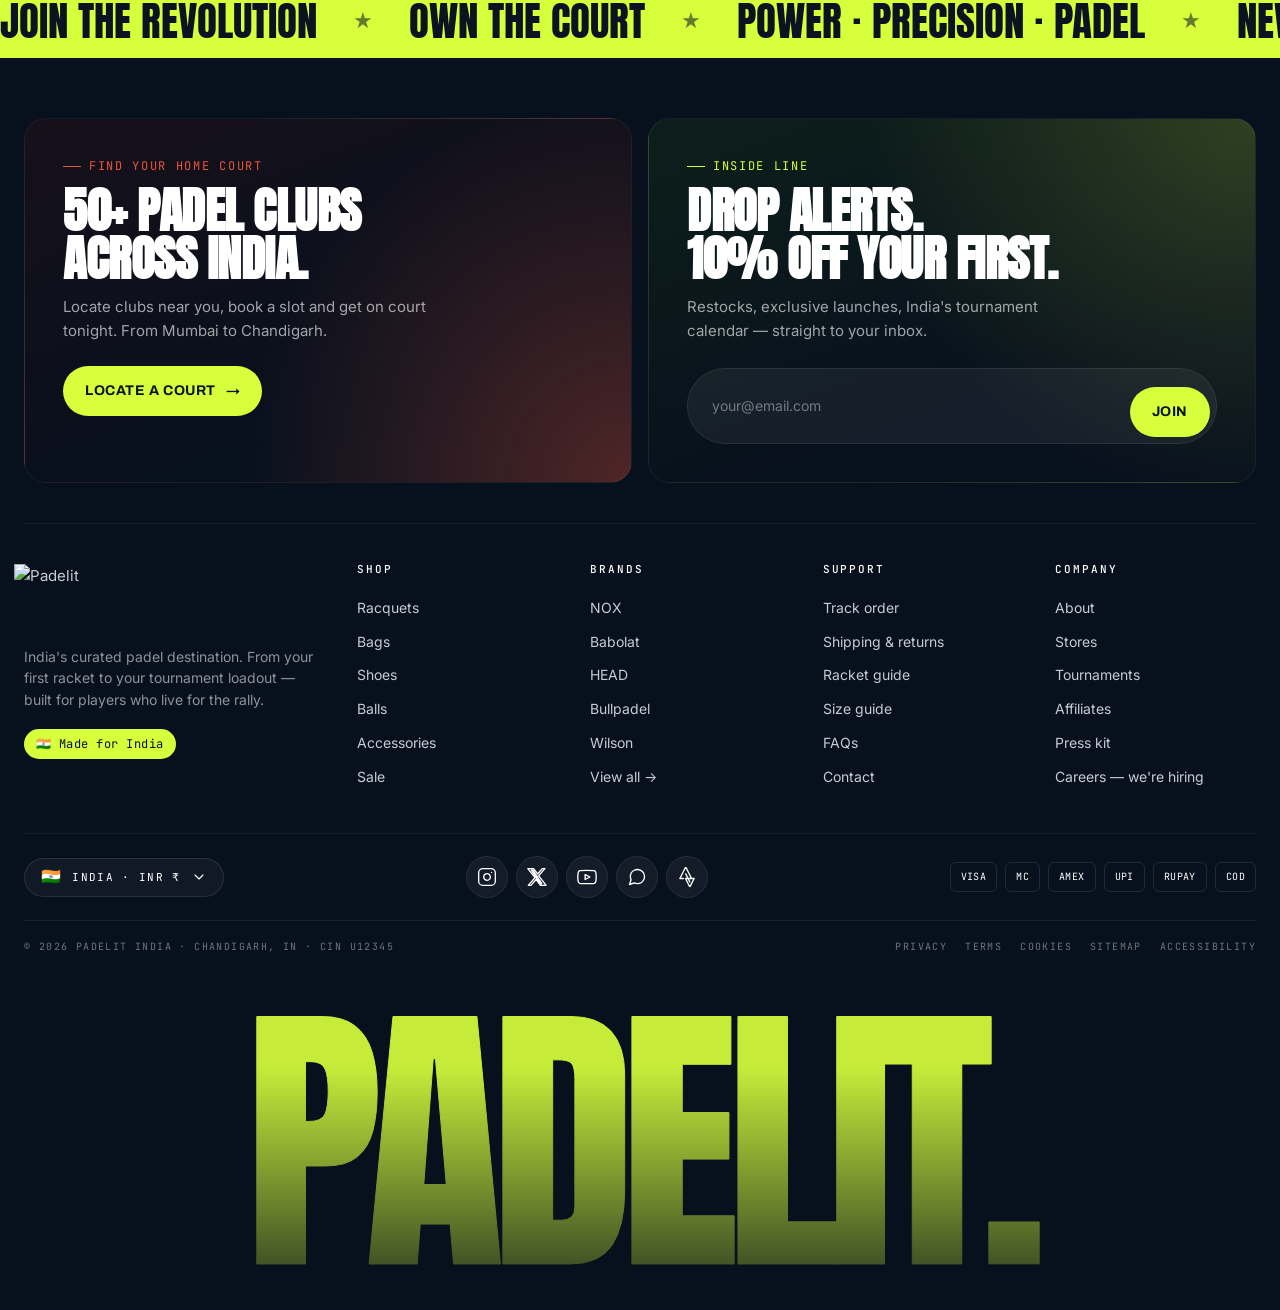
==== commit 2c7ec461: "Featured Brands section, mobile header refactor, drawer + nav polish Section changes - New "Featured" ====
--- a/brand.html
+++ b/brand.html
@@ -45,7 +45,7 @@
       <div class="nav__item"><a class="nav__link" href="collection.html">Shoes</a></div>
       <div class="nav__item"><a class="nav__link" href="collection.html">Balls</a></div>
       <div class="nav__item"><a class="nav__link" href="collection.html">Accessories</a></div>
-      <div class="nav__item"><a class="nav__link" href="guide.html" style="color: var(--c-lime)">Guide</a></div>
+      <div class="nav__item"><a class="nav__link" href="guide.html" style="color: var(--c-lime)">Racket Guide</a></div>
       <div class="nav__item"><a class="nav__link" href="collection.html" style="color: var(--c-clay)">Sale</a></div>
     </nav>
     <div class="header__actions">
@@ -493,7 +493,8 @@
   </div>
 </aside>
 <aside class="drawer drawer--left" id="mobileDrawer">
-  <div class="drawer__head"><span class="brand" aria-label="Padelit"><span class="brand-logo" role="img" aria-label="Padelit"></span></span><button class="iconbtn" data-close-drawer><svg class="ico" viewBox="0 0 24 24"><line x1="18" y1="6" x2="6" y2="18"/><line x1="6" y1="6" x2="18" y2="18"/></svg></button></div>
+  <div class="drawer__head">
+    <h3 class="mnav__title">Menu</h3><button class="iconbtn" data-close-drawer><svg class="ico" viewBox="0 0 24 24"><line x1="18" y1="6" x2="6" y2="18"/><line x1="6" y1="6" x2="18" y2="18"/></svg></button></div>
   <div class="drawer__body">
     <div class="mnav__group"><a href="collection.html">Racquets →</a></div>
     <div class="mnav__group"><a href="brand.html">Brands →</a></div>
@@ -501,8 +502,14 @@
     <div class="mnav__group"><a href="collection.html">Shoes →</a></div>
     <div class="mnav__group"><a href="collection.html">Balls →</a></div>
     <div class="mnav__group"><a href="collection.html">Accessories →</a></div>
-    <div class="mnav__group"><a href="guide.html" style="color: var(--c-lime)">Racket Guide →</a></div>
+    <div class="mnav__group"><a href="guide.html"><span style="display:inline-flex;align-items:center;gap:10px;">Racket Guide <span class="pill pill--lime" style="font-size:10px;padding:3px 8px;">NEW</span></span> <span class="muted">&rarr;</span></a></div>
     <div class="mnav__group"><a href="collection.html" style="color: var(--c-clay)">Sale</a></div>
+    <div class="mnav__group mnav__group--secondary">
+      <a href="#"><span>Account</span> <svg class="ico" viewBox="0 0 24 24" fill="none" stroke="currentColor" stroke-width="1.6" stroke-linecap="round" stroke-linejoin="round"><path d="M20 21v-2a4 4 0 0 0-4-4H8a4 4 0 0 0-4 4v2"/><circle cx="12" cy="7" r="4"/></svg></a>
+      <a href="#"><span>Wishlist</span> <svg class="ico" viewBox="0 0 24 24" fill="none" stroke="currentColor" stroke-width="1.6" stroke-linecap="round" stroke-linejoin="round"><path d="M20.84 4.61a5.5 5.5 0 0 0-7.78 0L12 5.67l-1.06-1.06a5.5 5.5 0 0 0-7.78 7.78l1.06 1.06L12 21.23l7.78-7.78 1.06-1.06a5.5 5.5 0 0 0 0-7.78z"/></svg></a>
+      <a href="#"><span>Track order</span> <svg class="ico" viewBox="0 0 24 24" fill="none" stroke="currentColor" stroke-width="1.6" stroke-linecap="round" stroke-linejoin="round"><path d="M1 3h15v13H1z"/><polygon points="16 8 20 8 23 11 23 16 16 16 16 8"/><circle cx="5.5" cy="18.5" r="2.5"/><circle cx="18.5" cy="18.5" r="2.5"/></svg></a>
+    </div>
+
   </div>
 </aside>
 
--- a/assets/css/style.css
+++ b/assets/css/style.css
@@ -116,9 +116,14 @@
 .display { font-family: var(--f-display); font-weight: 400; letter-spacing: -0.02em; line-height: .92; text-transform: uppercase; }
 .mono { font-family: var(--f-mono); }
 .muted { color: var(--c-text-mute); }
-.hide-md { display: none; }
-@media (min-width: 768px)  { .hide-md { display: inline-flex; } }
-@media (min-width: 1024px) { .only-mobile { display: none; } }
+/* Account + Wishlist icons only visible on desktop; below 1024px
+   they live inside the mobile drawer instead, so the mobile header
+   stays clean: [hamburger] [logo] [search + cart].
+   !important needed because .iconbtn { display: inline-flex } sits later
+   in the cascade with equal specificity and would otherwise win. */
+.hide-md { display: none !important; }
+@media (min-width: 1024px) { .hide-md { display: inline-flex !important; } }
+@media (min-width: 1024px) { .only-mobile { display: none !important; } }
 
 /* Sections */
 .section { padding: var(--sp-20) 0; }
@@ -387,11 +392,33 @@
 .search-grid h5 { font-family: var(--f-mono); font-size: var(--fs-12); letter-spacing: .14em; text-transform: uppercase; color: var(--c-mute); margin-bottom: 10px; font-weight: 500; }
 
 /* Mobile nav drawer */
+.mnav__title {
+  font-family: var(--f-mono);
+  font-size: var(--fs-12);
+  letter-spacing: .18em;
+  text-transform: uppercase;
+  color: var(--c-mute);
+  font-weight: 500;
+  margin: 0;
+}
 .mnav__group { padding: 10px 0; border-bottom: 1px solid var(--c-line); }
 .mnav__group > a, .mnav__group > button {
   display: flex; align-items: center; justify-content: space-between; width: 100%;
   padding: 14px 0; font-family: var(--f-head); font-weight: 700; font-size: var(--fs-18);
 }
+.mnav__group--secondary {
+  margin-top: 18px; padding-top: 18px;
+  border-top: 1px solid var(--c-line);
+  border-bottom: 0;
+}
+.mnav__group--secondary > a {
+  font-size: var(--fs-15);
+  font-weight: 600;
+  color: var(--c-mute);
+  padding: 12px 0;
+}
+.mnav__group--secondary > a:hover { color: var(--c-navy); }
+.mnav__group--secondary .ico { width: 18px; height: 18px; }
 
 /* ---------- 7. HERO ---------- */
 .hero {
@@ -1723,11 +1750,14 @@
 @media (max-width: 1023px) {
   .nav { display: none; }
   .mega { display: none; }
-  /* Mobile header layout: [hamburger] [LOGO centered] [actions] */
-  .header__row { grid-template-columns: auto 1fr auto; gap: 6px; }
-  .header__hamburger { display: inline-flex; grid-column: 1; }
+  /* Mobile header layout: [hamburger] [LOGO truly centered] [actions]
+     1fr auto 1fr means the two flanks are equal-width regardless of how
+     many icons live in each, so the centre column (logo) lands exactly
+     on the viewport midline. */
+  .header__row { grid-template-columns: 1fr auto 1fr; gap: 6px; }
+  .header__hamburger { display: inline-flex; grid-column: 1; justify-self: start; }
   .brand { grid-column: 2; justify-self: center; }
-  .header__actions { grid-column: 3; gap: 0; }
+  .header__actions { grid-column: 3; gap: 0; justify-self: end; }
   /* Hide any duplicate hamburger that lived inside .header__actions */
   .header__actions [data-open-drawer="mobileDrawer"] { display: none; }
   .announce__track { gap: 40px; padding: 8px 0; font-size: 10px; }
